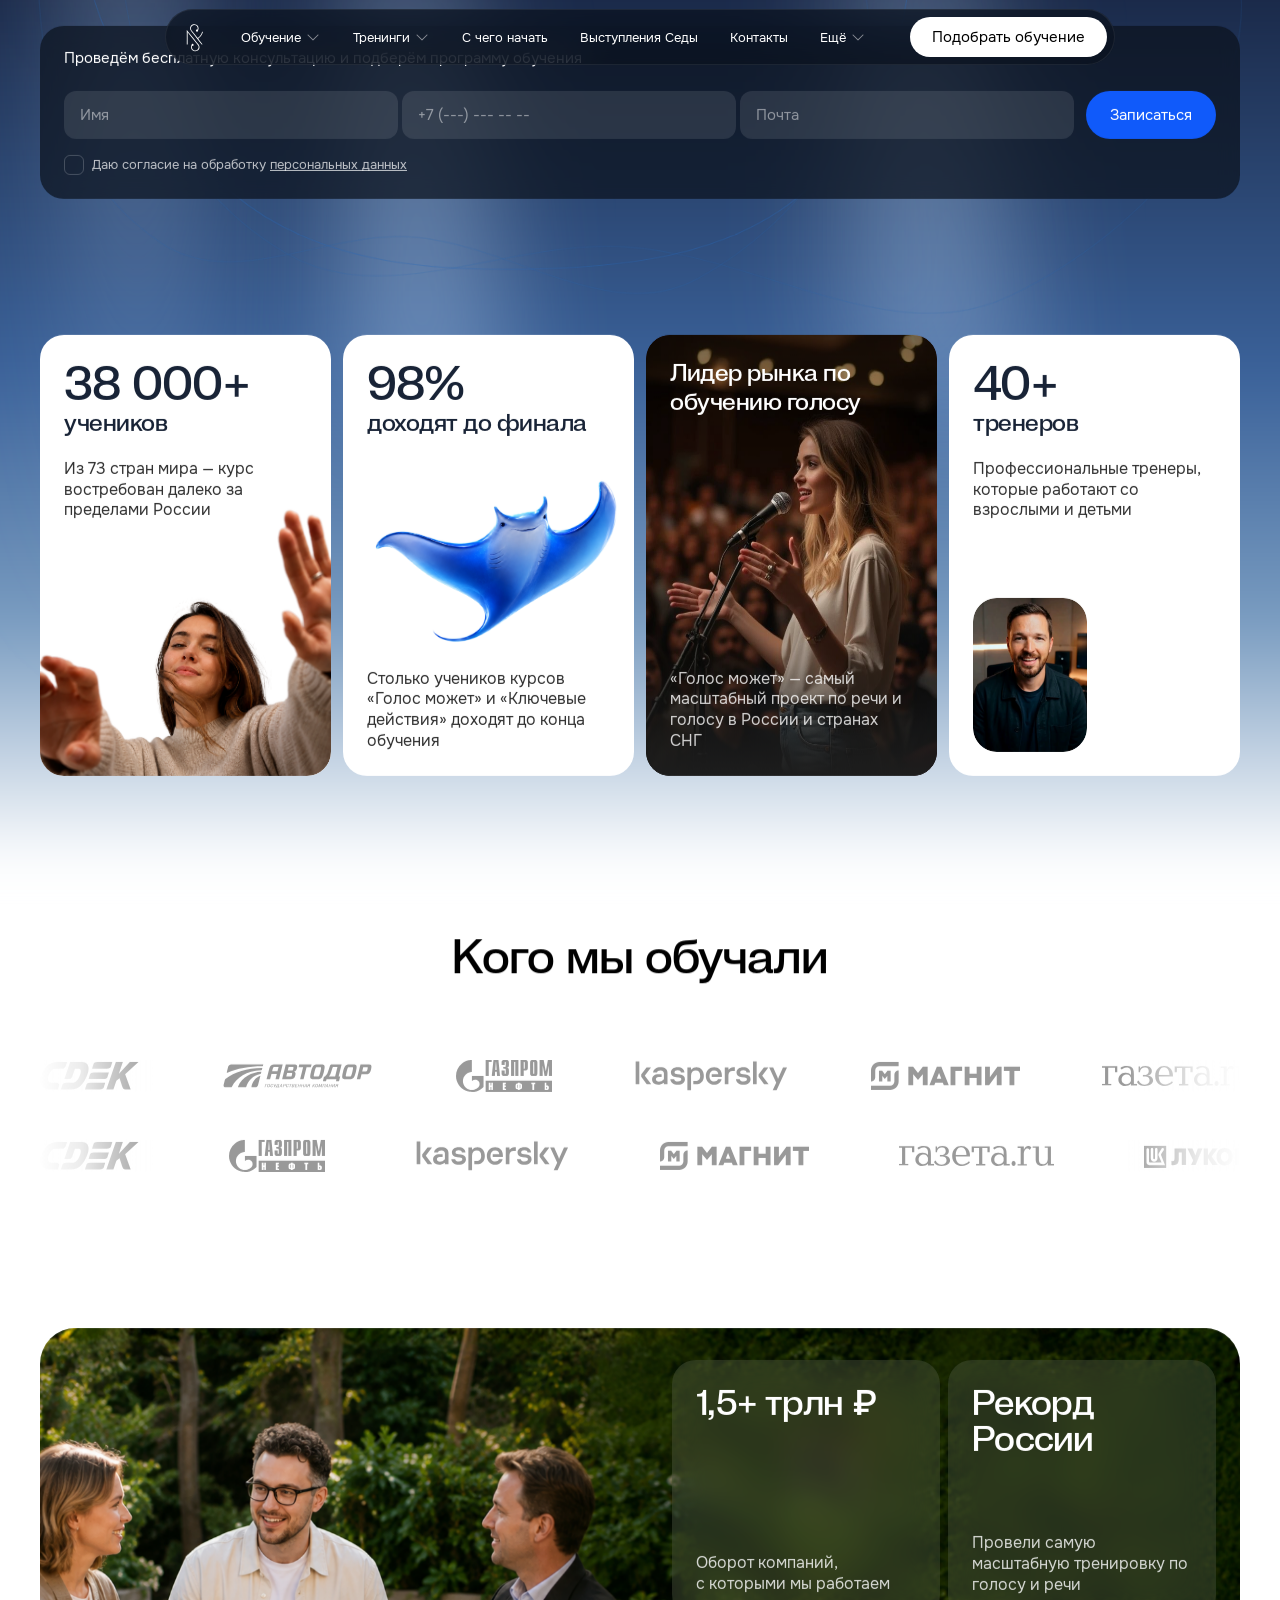
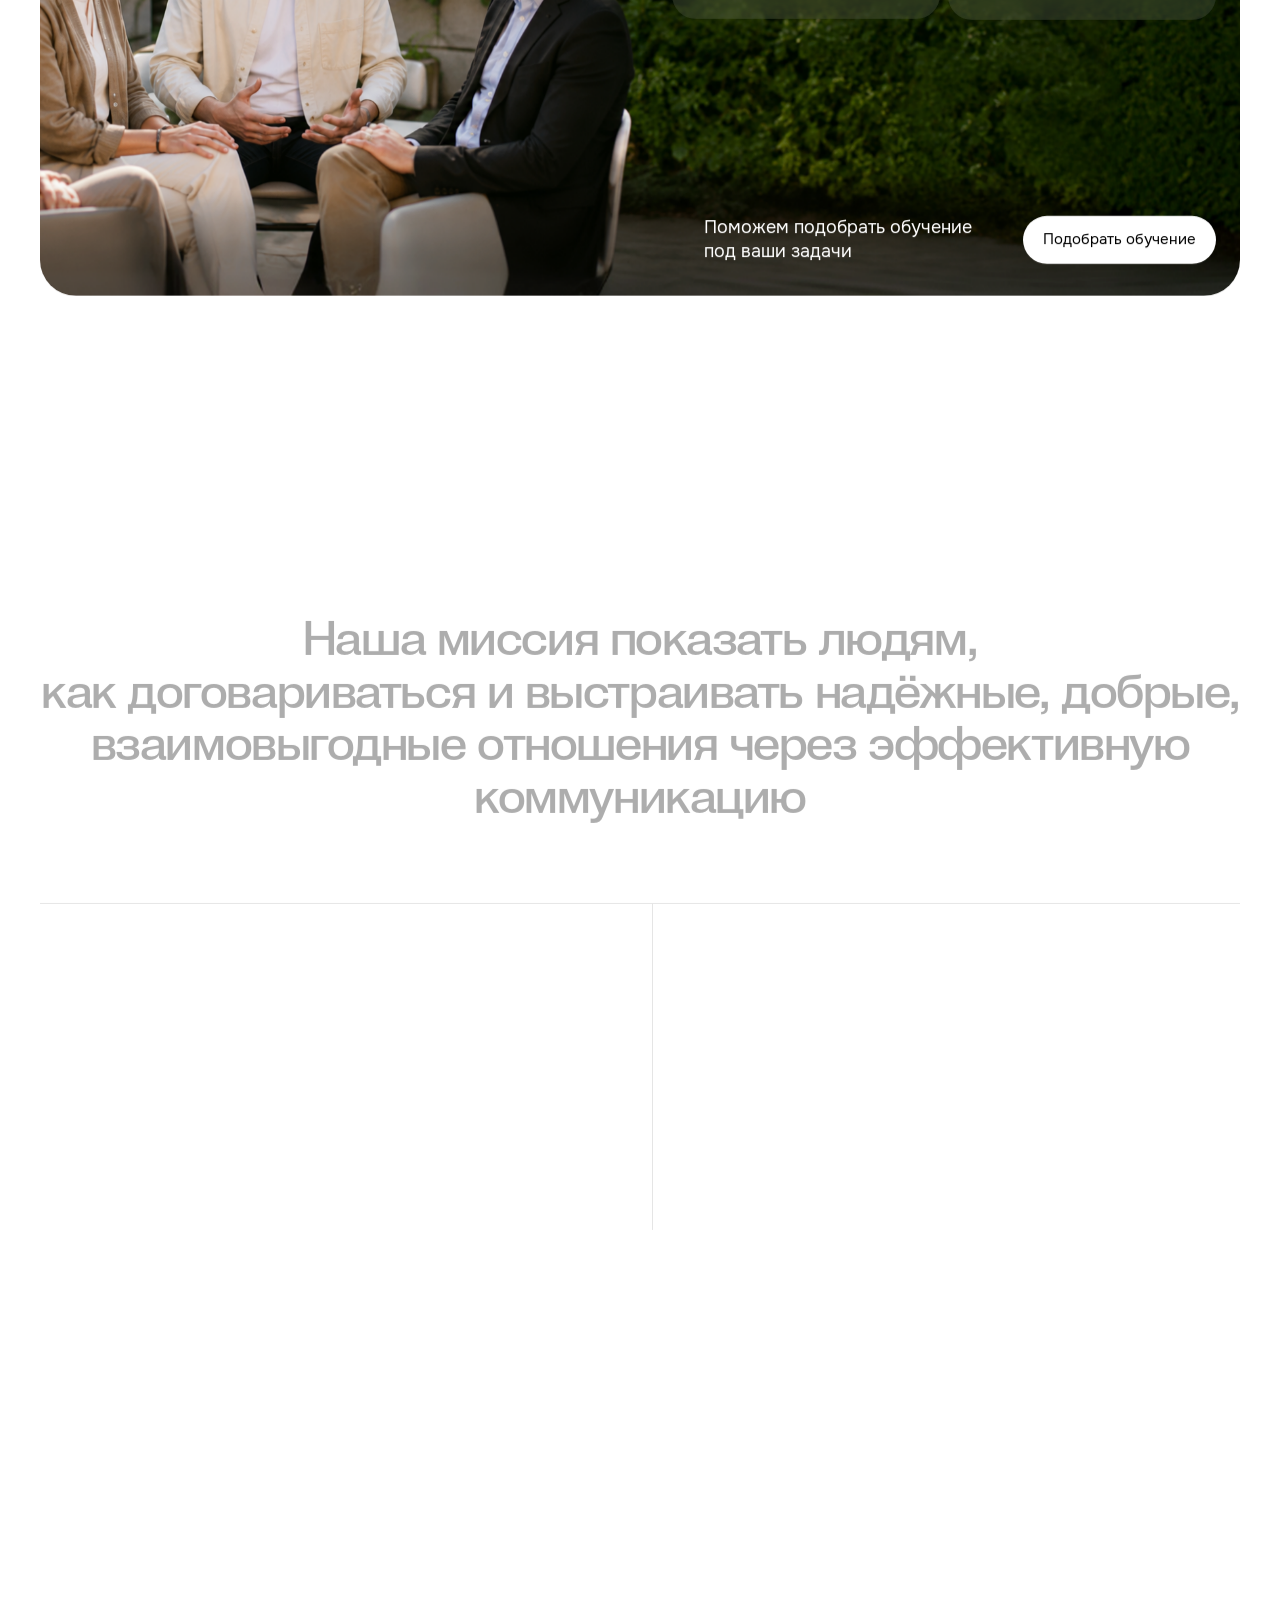
==== index.html @ 53de8818 "Initial Seda demo" ====
<!DOCTYPE html>
<html lang="ru">
<head>
<meta charset="utf-8">
<meta name="viewport" content="width=device-width, initial-scale=1">
<title>Школа Седы Каспаровой</title>
<link rel="stylesheet" href="styles.css">
</head>
<body>

<!-- ─────────────────────────  HEADER  ───────────────────────── -->
<header id="header">
  <div class="hdr-inner" id="hdrInner">

    <a class="hdr-logo" href="#top">
      <span class="hdr-mark"><img src="assets/logo-mark.svg" alt=""></span>
      <span class="hdr-word">
        <span>Школа</span>
        <span>Седы&nbsp;Каспаровой</span>
      </span>
    </a>

    <nav class="hdr-nav">
      <a class="nav-item" href="#">Обучение<i class="chev"><img src="assets/chevron.svg" alt=""></i></a>
      <a class="nav-item" href="#">Тренинги<i class="chev"><img src="assets/chevron.svg" alt=""></i></a>
      <a class="nav-item" href="#">С чего начать</a>
      <a class="nav-item" href="#">Выступления Седы</a>
      <a class="nav-item" href="#">Контакты</a>
      <a class="nav-item" href="#">Ещё<i class="chev"><img src="assets/chevron.svg" alt=""></i></a>
    </nav>

    <div class="hdr-cta">
      <a class="btn-white btn-white--sm" href="#form">Подобрать обучение</a>
    </div>

  </div>
</header>

<!-- ─────────────────────────  SMOOTH SCROLL WRAPPER  ───────────────────────── -->
<div id="smooth-wrap">
<main id="smooth-content">

  <!-- ═══════════  HERO AREA (bg spans hero + cards)  ═══════════ -->
  <div class="hero-area" id="top">

    <div class="hero-bg" aria-hidden="true"></div>

    <div class="hero-deco" aria-hidden="true">
      <div class="lines">
        <span class="line line-1"><img src="assets/line-1.svg" alt=""></span>
        <span class="line line-2"><img src="assets/line-2.svg" alt=""></span>
        <span class="line line-3"><img src="assets/line-3.svg" alt=""></span>
        <span class="line line-4"><img src="assets/line-4.svg" alt=""></span>
      </div>
      <div class="blobs">
        <span class="blob blob-3"><img src="assets/blob-3.svg" alt=""></span>
        <span class="blob blob-2"><img src="assets/blob-2.svg" alt=""></span>
        <span class="blob blob-1"><img src="assets/blob-1.svg" alt=""></span>
      </div>
    </div>

    <a class="hero-event hero-anim" href="#form" style="--d:.12s" aria-label="Записаться на «Голос может 2026»">
      <span class="hero-event-photo">
        <img src="assets/hero-event-photo.png" alt="">
      </span>
      <span class="hero-event-content">
        <span class="hero-event-copy">
          <span class="hero-event-kicker">Главное событие этой осени</span>
          <span class="hero-event-title">Голос может 2026</span>
        </span>
        <span class="hero-event-bottom">
          <span class="hero-event-cta">Записаться</span>
          <span class="hero-event-dots" aria-hidden="true">
            <span class="hero-event-progress"><i></i></span>
            <i></i><i></i>
          </span>
        </span>
      </span>
    </a>

    <!-- ─────────  HERO  ───────── -->
    <section class="hero">
      <div class="container">

        <div class="hero-head">
          <h1 class="hero-title hero-anim" style="--d:.05s">Научитесь общаться уверенно и убедительно</h1>
          <div class="hero-sub hero-anim" style="--d:.16s" id="heroSub" aria-live="polite">
            <p class="hero-sub-line is-current">Чтобы реализовать свои возможности через голос и речь</p>
            <p class="hero-sub-line">Чтобы общаться уверенно с кем угодно, где угодно и о чем угодно</p>
            <p class="hero-sub-line">Чтобы презентовать себя и свои услуги без стеснения</p>
            <p class="hero-sub-line">Чтобы выражать мысли без страха «сказать не так»</p>
          </div>
        </div>

        <form class="widget hero-anim" id="form" style="--d:.28s" novalidate>
          <p class="widget-label">Проведём бесплатную консультацию и подберём программу обучения</p>

          <div class="widget-body">
            <div class="widget-row">
              <div class="widget-fields">
                <label class="field"><input type="text" placeholder="Имя" autocomplete="name"></label>
                <label class="field"><input type="tel" placeholder="+7 (---) --- -- --" autocomplete="tel"></label>
                <label class="field"><input type="email" placeholder="Почта" autocomplete="email"></label>
              </div>
              <button class="btn-blue" type="submit">Записаться</button>
            </div>

            <label class="consent">
              <input type="checkbox">
              <span class="consent-box"><svg viewBox="0 0 12 10" fill="none"><path d="M1 5.2 4.2 8.4 11 1.6" stroke="currentColor" stroke-width="1.7" stroke-linecap="round" stroke-linejoin="round"/></svg></span>
              <span class="consent-text">Даю согласие на обработку <a href="#">персональных данных</a></span>
            </label>
          </div>
        </form>

      </div>
    </section>

    <!-- ─────────  METRIC CARDS  ───────── -->
    <section class="cards">
      <div class="container cards-grid">

        <article class="card card--light hero-anim" style="--d:0s">
          <div class="card-head">
            <p class="m-value">38 000+</p>
            <p class="m-label">учеников</p>
          </div>
          <p class="card-desc card-desc--abs">Из 73 стран мира — курс востребован далеко за пределами России</p>
          <span class="card-photo card-photo--sq"><img src="assets/card1-photo.png" alt=""></span>
        </article>

        <article class="card card--light card--manta hero-anim" style="--d:.08s">
          <div class="card-head">
            <p class="m-value">98%</p>
            <p class="m-label">доходят до финала</p>
          </div>
          <span class="card-manta"><img src="assets/manta-finish-card.png" alt=""></span>
          <p class="card-desc">Столько учеников курсов «Голос может» и «Ключевые действия» доходят до конца обучения</p>
        </article>

        <article class="card card--photo hero-anim" style="--d:.16s">
          <span class="card-bg">
            <img class="card-bg-base" src="assets/card2-bg.png" alt="">
            <img class="card-bg-top" src="assets/card2-photo.png" alt="">
            <span class="card-scrim"></span>
          </span>
          <div class="card-photo-body">
            <p class="card-title">Лидер рынка по обучению голосу</p>
            <p class="card-desc card-desc--light">«Голос может» — самый масштабный проект по речи и голосу в России и странах СНГ</p>
          </div>
        </article>

        <article class="card card--light card--start hero-anim" style="--d:.24s">
          <div class="card-top">
            <div class="card-head">
              <p class="m-value">40+</p>
              <p class="m-label">тренеров</p>
            </div>
            <p class="card-desc">Профессиональные тренеры, которые работают со взрослыми и детьми</p>
          </div>
          <span class="card-mini"><img src="assets/card4-photo.png" alt=""></span>
        </article>

      </div>
    </section>

  </div><!-- /hero-area -->

  <!-- ═══════════  CLIENTS  ═══════════ -->
  <section class="clients">
    <div class="container">
      <h2 class="h48 center reveal">Кого мы обучали</h2>

      <div class="marquees reveal" style="--d:.1s">
        <div class="marquee">
          <div class="marquee-track" style="--gap:82px">
            <div class="marquee-seq">
              <span class="logo" style="--w:99px;--h:28px"><img src="assets/logo-cdek.svg" alt="СДЭК"></span>
              <span class="logo" style="--w:153px;--h:28px"><img src="assets/logo-avtodor.svg" alt="Автодор"></span>
              <span class="logo" style="--w:96px;--h:32px"><img src="assets/logo-gazprom.svg" alt="Газпром"></span>
              <span class="logo" style="--w:155px;--h:32px"><img src="assets/logo-kaspersky.svg" alt="Kaspersky"></span>
              <span class="logo" style="--w:149px;--h:28px"><img src="assets/logo-magnit.svg" alt="Магнит"></span>
              <span class="logo" style="--w:155px;--h:20px"><img src="assets/logo-gazeta.svg" alt="Газета.ru"></span>
              <span class="logo" style="--w:120.546px;--h:24px"><img src="assets/logo-lukoil.svg" alt="Лукойл"></span>
            </div>
          </div>
        </div>

        <div class="marquee">
          <div class="marquee-track marquee-track--rev" style="--gap:90px">
            <div class="marquee-seq">
              <span class="logo" style="--w:99px;--h:28px"><img src="assets/logo-cdek.svg" alt="СДЭК"></span>
              <span class="logo" style="--w:96px;--h:32px"><img src="assets/logo-gazprom.svg" alt="Газпром"></span>
              <span class="logo" style="--w:155px;--h:32px"><img src="assets/logo-kaspersky.svg" alt="Kaspersky"></span>
              <span class="logo" style="--w:149px;--h:28px"><img src="assets/logo-magnit.svg" alt="Магнит"></span>
              <span class="logo" style="--w:155px;--h:20px"><img src="assets/logo-gazeta.svg" alt="Газета.ru"></span>
              <span class="logo" style="--w:120.546px;--h:24px"><img src="assets/logo-lukoil.svg" alt="Лукойл"></span>
              <span class="logo" style="--w:153px;--h:28px"><img src="assets/logo-avtodor.svg" alt="Автодор"></span>
            </div>
          </div>
        </div>
      </div>
    </div>
  </section>

  <!-- ═══════════  BUSINESS / GREEN BLOCK  ═══════════ -->
  <section class="business">
    <div class="container">
      <div class="biz reveal">
        <span class="biz-photo"><img src="assets/green-photo.png" alt=""></span>

        <div class="biz-cards">
          <div class="glass">
            <p class="g-value">1,5+ трлн ₽</p>
            <p class="g-desc">Оборот компаний,<br>с которыми мы работаем</p>
          </div>
          <div class="glass">
            <p class="g-value">Рекорд России</p>
            <p class="g-desc">Провели самую масштабную тренировку по голосу и речи</p>
          </div>
        </div>

        <div class="biz-foot">
          <p class="biz-foot-text">Поможем подобрать обучение<br>под ваши задачи</p>
          <a class="btn-white btn-white--lg" href="#form">Подобрать обучение</a>
        </div>
      </div>
    </div>
  </section>

  <!-- ═══════════  MISSION  ═══════════ -->
  <section class="mission">
    <div class="container">

      <div class="mission-head">
        <span class="manta reveal"><span class="manta-clip"><img src="assets/manta.png" alt=""></span></span>
        <h2 class="mission-text" id="missionText">Наша миссия показать людям,<br>как договариваться и выстраивать надёжные, добрые, взаимовыгодные отношения через эффективную коммуникацию</h2>
      </div>

      <div class="method">
        <span class="method-line-h" aria-hidden="true"></span>
        <span class="method-line-v" aria-hidden="true"></span>

        <div class="method-inner">
          <span class="method-photo reveal"><img src="assets/method-photo.png" alt=""></span>
          <div class="method-col">
            <div class="method-item reveal" style="--d:.08s">
              <p class="method-title">Методология</p>
              <p class="method-desc">Команда методологов и тренеров составляет и реализует программы под потребности каждого возраста и конкретные задачи бизнеса</p>
            </div>
            <div class="method-item reveal" style="--d:.16s">
              <p class="method-title">От 9 до 86 лет</p>
              <p class="method-desc">Столько учеников курсов «Голос может» и «Ключевые действия» доходят до конца обучения</p>
            </div>
          </div>
        </div>
      </div>

    </div>
  </section>

  <section class="awards">
    <div class="container">
      <h2 class="h48 center awards-title reveal">Наши награды</h2>

      <div class="awards-list" aria-label="Список наград">
        <article class="award-row reveal" style="--d:.06s">
          <p class="award-year">‘26</p>
          <p class="award-label">Онлайн-школа года. Саморазвитие и личностный рост</p>
          <p class="award-source">GetAward</p>
        </article>
        <article class="award-row reveal" style="--d:.14s">
          <p class="award-year">‘25</p>
          <p class="award-label">Специальная премия за вклад в развитие онлайн-образования</p>
          <p class="award-source">GetAward</p>
        </article>
        <article class="award-row reveal" style="--d:.22s">
          <p class="award-year">‘24</p>
          <p class="award-label">Онлайн-школа года. Психология и личностный рост</p>
          <p class="award-source">GetAward</p>
        </article>
        <article class="award-row reveal" style="--d:.30s">
          <p class="award-year">‘23</p>
          <p class="award-label">Онлайн-школа года. Психология и личностный рост</p>
          <p class="award-source">GetAward</p>
        </article>
        <article class="award-row reveal" style="--d:.38s">
          <p class="award-year">‘23</p>
          <p class="award-label">«Лучший продукт» и «Самый большой запуск»</p>
          <p class="award-source">Like Центр</p>
        </article>
        <article class="award-row reveal" style="--d:.46s">
          <p class="award-year">‘21</p>
          <p class="award-label">Лучший образовательный проект, созданный для женщин</p>
          <p class="award-source">Woman Who Matters</p>
        </article>
      </div>
    </div>
  </section>

  <!-- ═══════════  CALENDAR  ═══════════ -->
  <section class="calendar">
    <div class="container">

      <div class="cal-head reveal">
        <h2 class="h48 center">Календарь событий</h2>
        <div class="cal-tabs">
          <button class="cal-tab is-active" type="button">Ближайшие</button>
          <button class="cal-tab" type="button">Июнь<span class="cal-tab-n">2</span></button>
          <button class="cal-tab" type="button">Июль<span class="cal-tab-n">2</span></button>
          <button class="cal-tab" type="button">Август<span class="cal-tab-n">5</span></button>
          <button class="cal-tab" type="button">Сентябрь<span class="cal-tab-n">3</span></button>
          <button class="cal-tab" type="button">Октябрь<span class="cal-tab-n">1</span></button>
          <button class="cal-tab" type="button">Ноябрь<span class="cal-tab-n">8</span></button>
        </div>
      </div>

      <div class="cal-body">
        <div class="cal-rows">

          <a class="cal-row reveal" href="#">
            <p class="cal-title">Выступление Седы Каспаровой</p>
            <p class="cal-city">Москва</p>
            <p class="cal-desc">Узнайте как правильно говорить публично и владеть своим голосом на 100%</p>
            <div class="cal-right">
              <p class="cal-date">19 июня</p>
              <span class="cal-arrow"><img src="assets/arrow-12.svg" alt=""></span>
            </div>
          </a>

          <a class="cal-row reveal" style="--d:.06s" href="#">
            <p class="cal-title">Выступление Седы Каспаровой</p>
            <p class="cal-city">Санкт-Петербург</p>
            <p class="cal-desc">Расскажет как избавиться от страха и говорить уверенно. Что нужно сделать, чтобы вас услышали</p>
            <div class="cal-right">
              <p class="cal-date">20 июля</p>
              <span class="cal-arrow"><img src="assets/arrow-12.svg" alt=""></span>
            </div>
          </a>

          <a class="cal-row reveal" style="--d:.12s" href="#">
            <p class="cal-title">Открытый тренинг</p>
            <p class="cal-city">Москва</p>
            <p class="cal-desc">Получите программу под задачи вашей компании. Для развития коммуникации, продаж и лидерства.</p>
            <div class="cal-right">
              <p class="cal-date">25 июля</p>
              <span class="cal-arrow"><img src="assets/arrow-12.svg" alt=""></span>
            </div>
          </a>

          <a class="cal-row reveal" style="--d:.18s" href="#">
            <p class="cal-title">Выступление Седы Каспаровой</p>
            <p class="cal-city">Казань</p>
            <p class="cal-desc">Получите программу под задачи вашей компании. Для развития коммуникации, продаж и лидерства.</p>
            <div class="cal-right">
              <p class="cal-date">25 июля</p>
              <span class="cal-arrow"><img src="assets/arrow-12.svg" alt=""></span>
            </div>
          </a>

        </div>

        <button class="cal-more reveal" type="button">
          Показать еще
          <span class="cal-more-ico"><img src="assets/arrow-18.svg" alt=""></span>
        </button>
      </div>

    </div>
  </section>

  <div class="page-tail"></div>

</main>
</div>

<script src="main.js"></script>
</body>
</html>
---- styles.css ----
/* ═══════════════════════════════════════════════════════════════
   Школа Седы Каспаровой — главная
   Все размеры сняты 1:1 с Figma (frame 3821:2634, 1440×3682)
   ═══════════════════════════════════════════════════════════════ */

/* ───────────  FONTS  ─────────── */
@font-face {
  font-family: 'PP Neue Corp';
  src: url('fonts/PPNeueCorp-NormalMedium.otf') format('opentype');
  font-weight: 500;
  font-style: normal;
  font-display: swap;
}
@font-face {
  font-family: 'Onest';
  src: url('fonts/OnestRegular1602-hint.ttf') format('truetype');
  font-weight: 400;
  font-style: normal;
  font-display: swap;
}
@font-face {
  font-family: 'Onest';
  src: url('fonts/OnestMedium1602-hint.ttf') format('truetype');
  font-weight: 500;
  font-style: normal;
  font-display: swap;
}

/* ───────────  TOKENS  ─────────── */
:root {
  --blue:        #105afa;
  --blue-hover:  #2a6ffb;
  --ink:         #182336;
  --gutter:      64px;
  --content:     1312px;
  --ease:        cubic-bezier(.22, 1, .36, 1);
  --ease-soft:   cubic-bezier(.4, 0, .2, 1);
}

@property --p {
  syntax: '<number>';
  inherits: true;
  initial-value: 0;
}

/* ───────────  RESET  ─────────── */
*, *::before, *::after { box-sizing: border-box; }
html { -webkit-text-size-adjust: 100%; }
body {
  margin: 0;
  background: #fff;
  color: #000;
  font-family: 'Onest', system-ui, sans-serif;
  font-weight: 400;
  -webkit-font-smoothing: antialiased;
  -moz-osx-font-smoothing: grayscale;
  overflow-x: hidden;
}
h1, h2, p { margin: 0; }
img { display: block; max-width: 100%; }
a { color: inherit; text-decoration: none; }
button, input { font: inherit; color: inherit; }

.container {
  width: var(--content);
  margin: 0 auto;
}

.h48 {
  font-family: 'PP Neue Corp', 'Onest', sans-serif;
  font-weight: 500;
  font-size: 48px;
  line-height: 1;
  letter-spacing: -0.96px;
  color: #000;
}
.center { text-align: center; }

/* ═══════════════════════════════════════════════════════════════
   SMOOTH SCROLL
   ═══════════════════════════════════════════════════════════════ */
#smooth-wrap { position: relative; }
body.smooth #smooth-content {
  position: fixed;
  top: 0; left: 0;
  width: 100%;
  will-change: transform;
}

/* ═══════════════════════════════════════════════════════════════
   HEADER  (74px bar → floating pill)
   ═══════════════════════════════════════════════════════════════ */
#header {
  position: fixed;
  inset: 0 0 auto 0;
  height: 74px;
  display: flex;
  align-items: center;
  z-index: 100;
  pointer-events: none;
}
#header > * { pointer-events: auto; }

/* Морф: ширина контейнера + схлопывание распорок по бокам.
   Боковые группы растянуты (flex:1), поэтому меню стоит ровно по центру
   полосы; в таблетке распорки гасятся и блоки съезжаются к меню.
   Все участники морфа идут одной длительностью .78s и одной кривой —
   рассинхрон был как раз причиной «странной» анимации. */
.hdr-inner {
  position: relative;
  display: flex;
  align-items: center;
  justify-content: space-between;
  width: var(--content);
  height: 74px;
  margin: 0 auto;
  padding: 0 24px;
  border-radius: 44px;
  background: rgba(12, 18, 30, 0);
  backdrop-filter: blur(0px);
  -webkit-backdrop-filter: blur(0px);
  transition:
    width      .78s var(--ease),
    height     .78s var(--ease),
    padding    .78s var(--ease),
    background .46s var(--ease-soft),
    backdrop-filter .46s var(--ease-soft),
    box-shadow .46s var(--ease-soft);
}

#header.is-pill .hdr-inner {
  width: var(--pill-w, 940px);
  height: 56px;
  padding: 0 8px 0 18px;
  background: rgba(12, 18, 30, .72);
  backdrop-filter: blur(18px) saturate(140%);
  -webkit-backdrop-filter: blur(18px) saturate(140%);
  box-shadow: inset 0 0 0 1px rgba(255, 255, 255, .07);
}

/* logo ------------------------------------------------------- */
.hdr-logo {
  flex: 0 0 auto;
  display: flex;
  align-items: center;
  gap: 7.416px;
  transition: gap .78s var(--ease);
}
#header.is-pill .hdr-logo { gap: 0; }

.hdr-mark {
  flex: none;
  width: 28.429px;
  height: 39.553px;
  transition: width .78s var(--ease), height .78s var(--ease);
}
.hdr-mark img { width: 100%; height: 100%; }
#header.is-pill .hdr-mark { width: 22.3px; height: 31px; }

/* Ширина, прозрачность и сдвиг идут одной длительностью и одной кривой
   с контейнером — иначе текст «отваливается» раньше, чем едет шапка */
.hdr-word {
  display: flex;
  flex-direction: column;
  width: 163.155px;
  overflow: hidden;
  font-size: 14px;
  line-height: 14px;
  letter-spacing: -0.14px;
  color: #fff;
  white-space: nowrap;
  transform: translateX(0);
  transition:
    width     .78s var(--ease),
    transform .78s var(--ease),
    opacity   .78s var(--ease);
}
#header.is-pill .hdr-word {
  width: 0;
  opacity: 0;
  transform: translateX(-10px);
}

/* nav -------------------------------------------------------- */
/* Меню выведено из потока и держится на left:50% + margin-left.
   В полосе margin-left = −navW/2 (ровно по центру, как в Figma),
   в таблетке — фиксированный отступ от знака. Обе величины в px,
   поэтому переход анимируется честно и ни во что не упирается. */
.hdr-nav {
  position: absolute;
  left: 50%;
  margin-left: var(--nav-ml, -328px);
  display: flex;
  align-items: center;
  gap: 4px;
  transition: margin-left .78s var(--ease);
}
#header.is-pill .hdr-nav { margin-left: var(--nav-ml-pill, -406px); }
.nav-item {
  position: relative;
  display: flex;
  align-items: center;
  gap: 4px;
  padding: 12px 14px;
  font-size: 13px;
  line-height: 1;
  color: #fff;
  white-space: nowrap;
  transition: background-color .34s var(--ease-soft), color .34s var(--ease-soft);
}
.nav-item::after {
  content: '';
  position: absolute;
  inset: 0;
  border-radius: 999px;       /* подложка ховера всегда полностью круглая */
  background: rgba(255, 255, 255, .12);
  opacity: 0;
  transition: opacity .34s var(--ease-soft);
}
.nav-item:hover::after { opacity: 1; }
.nav-item > * { position: relative; z-index: 1; }

.chev {
  display: block;
  width: 16px;
  height: 16px;
  transform: scaleY(-1);
  transition: transform .42s var(--ease);
}
.nav-item:hover .chev { transform: scaleY(1); }
.chev img { width: 100%; height: 100%; }

/* cta -------------------------------------------------------- */
.hdr-cta {
  flex: 0 0 auto;
  display: flex;
  justify-content: flex-end;
}
/* в таблетке кнопка чуть выше и с большими полями — иначе прижата к краю */
#header.is-pill .btn-white--sm { height: 40px; padding: 0 22px; }
.btn-white--sm { transition: background-color .34s var(--ease-soft), height .78s var(--ease), padding .78s var(--ease); }

.btn-white {
  display: inline-flex;
  align-items: center;
  justify-content: center;
  background: #fff;
  color: #000;
  font-size: 15px;
  line-height: 1;
  white-space: nowrap;
  transition: background-color .34s var(--ease-soft), color .34s var(--ease-soft);
}
.btn-white--sm { height: 36px; padding: 0 18px; border-radius: 40px; }
.btn-white--lg { height: 48px; padding: 0 20px; border-radius: 36px; }
.btn-white:hover { background: #c9ced6; }
.btn-white:active { background: #b7bec8; }

/* ═══════════════════════════════════════════════════════════════
   HERO AREA
   ═══════════════════════════════════════════════════════════════ */
/* Отступ до следующей секции держим здесь, а не на .clients: контейнер
   обрезает содержимое, и при высоте 1324 градиент рубился ровно под
   карточками — это и был стык. Теперь бокс 1476px, а всё, что ниже
   1416, уже белое, поэтому обрезка не видна. */
.hero-area {
  position: relative;
  overflow: hidden;
  isolation: isolate;
  padding-bottom: 156px;
}

/* Градиентная плита: в Figma x −24, h 1416, blur 24.
   Коробку расширяем на 80px по всем краям, а сам градиент оставляем
   ровно на своих 1416px через background-size/position — иначе размытие
   делает края полупрозрачными и по периметру пробивается белый.
   Слой строго статичный: blur(24px) растрируется один раз.
   Любая анимация здесь заставляла бы браузер пересчитывать размытие
   каждый кадр — это и рвало скролл. */
.hero-bg {
  position: absolute;
  top: -80px;
  left: -80px;
  right: -80px;
  height: 1576px;                       /* 80 сверху + 1416 + 80 снизу */
  background-color: #fff;               /* хвост ниже градиента */
  background-image:
    linear-gradient(180deg,
      #05070c 0%,
      #172441 35.813%,
      #3a6199 64.774%,
      #779abf 82.21%,
      #ffffff 100%),
    linear-gradient(#05070c, #05070c);  /* заливка выше градиента */
  background-size: 100% 1416px, 100% 80px;
  background-position: 0 80px, 0 0;
  background-repeat: no-repeat;
  filter: blur(24px);
}

/* decorations pinned to the 1440 design grid */
.hero-deco {
  position: absolute;
  top: 0;
  left: 50%;
  width: 1440px;
  height: 1416px;
  margin-left: -720px;
  pointer-events: none;
}

/* Лучи лежат непосредственно над градиентом и каждый смешивается с ним
   через Plus lighter, как у слоёв 3828:3483–3486 в Figma. Верхнюю часть
   мягко гасим маской: низ остаётся исходного цвета, без белого пересвета. */
.lines {
  position: absolute;
  inset: 0;
  -webkit-mask-image: linear-gradient(to bottom,
    rgba(0, 0, 0, .32) 0%,
    rgba(0, 0, 0, .62) 20%,
    #000 46%);
          mask-image: linear-gradient(to bottom,
    rgba(0, 0, 0, .32) 0%,
    rgba(0, 0, 0, .62) 20%,
    #000 46%);
}
.line {
  position: absolute;
  display: block;
  mix-blend-mode: plus-lighter;
  transform-origin: 50% 30%;
  will-change: transform, opacity;
}
.line img { position: absolute; width: 100%; height: 100%; max-width: none; }

.line-1 { left: 426.838px; top: -591.848px; width: 583.969px; height: 1768.654px; animation: streak 13s ease-in-out infinite; }
.line-1 img { top: -6.06%; bottom: -6.06%; left: -66.73%; right: -65.26%; width: auto; height: auto; }

.line-2 { left: 500.342px; top: 127px; width: 291.839px; height: 871.735px; animation: streak 17s ease-in-out -3s infinite; }
.line-2 img { top: -12.61%; bottom: -12.61%; left: -63.43%; right: -60.29%; width: auto; height: auto; }

.line-3 { left: 1012.889px; top: 83.102px; width: 265.581px; height: 923.742px; animation: streak 15s ease-in-out -7s infinite; }
.line-3 img { top: -11.86%; bottom: -11.86%; left: -63.43%; right: -60.49%; width: auto; height: auto; }

.line-4 { left: 1124.803px; top: 20.746px; width: 523.976px; height: 901.932px; animation: streak 19s ease-in-out -11s infinite; }
.line-4 img { top: -11.86%; bottom: -11.86%; left: -63.43%; right: -60.49%; width: auto; height: auto; }

/* Прозрачность не трогаем: она зашита внутрь SVG (opacity .5) и задаёт
   цвет лучей из макета — любое её изменение уводило их в белёсый.
   Двигаем только геометрию. */
@keyframes streak {
  0%, 100% { transform: translate3d(0, 0, 0)         scale(1)          rotate(0deg);    }
  33%      { transform: translate3d(-54px, 40px, 0)  scale(1.16, 1.04) rotate(-2.4deg); }
  66%      { transform: translate3d(38px, -26px, 0)  scale(.9, 1.08)   rotate(1.8deg);  }
}

/* — soft blobs — */
.blobs { position: absolute; top: 0; left: 0; width: 1440px; height: 862px; }
.blob { position: absolute; display: block; }
.blob img { width: 100%; height: 100%; max-width: none; }

.blob { will-change: transform; }
.blob-3 { left: 118px;    top: 113px;   width: 832.185px; height: 729.299px; animation: drift-a 26s ease-in-out infinite; }
.blob-2 { left: 164.89px; top: 136.1px; width: 825.885px; height: 682.405px; animation: drift-b 31s ease-in-out -6s infinite; }
.blob-1 { left: calc(50% + 41.39px); top: 0; width: 1121px; height: 862px; margin-left: -560.5px; animation: drift-c 37s ease-in-out -12s infinite; }

/* Промо события 3831:2069 — живой HTML; растровая только фотография. */
.hero-event {
  position: absolute;
  z-index: 3;
  top: 82px;
  left: 50%;
  display: flex;
  align-items: flex-start;
  gap: 8px;
  width: 323px;
  height: 112px;
  margin-left: 373px;
  padding: 8px;
  border-radius: 20px;
  overflow: hidden;
  /* Полупрозрачная поверхность и размытие соответствуют референсной ноде. */
  background: rgba(22, 26, 36, .8);
  backdrop-filter: blur(18px);
  -webkit-backdrop-filter: blur(18px);
}
.hero-event-photo {
  position: relative;
  flex: 0 0 108px;
  width: 108px;
  height: 96px;
  border-radius: 16px;
  overflow: hidden;
  background: rgba(0, 0, 0, .1);
  transform: scaleX(-1);
}
.hero-event-photo img {
  position: absolute;
  top: -23.88%;
  left: -13.21%;
  width: 125.77%;
  height: 123.51%;
  max-width: none;
  object-fit: cover;
}
.hero-event-photo::after {
  content: '';
  position: absolute;
  inset: 0;
  background: rgba(0, 0, 0, .1);
}
.hero-event-content {
  display: flex;
  flex: 0 0 191px;
  flex-direction: column;
  align-items: flex-start;
  justify-content: space-between;
  width: 191px;
  height: 96px;
  padding: 8px;
  color: #fff;
}
.hero-event-copy {
  display: flex;
  flex-direction: column;
  gap: 4px;
  width: 100%;
}
.hero-event-kicker { font-size: 12px; line-height: 1.1; opacity: .8; }
.hero-event-title {
  font-family: 'PP Neue Corp', 'Onest', sans-serif;
  font-size: 16px;
  font-weight: 500;
  line-height: 1;
  letter-spacing: -.32px;
}
.hero-event-bottom { display: flex; align-items: center; justify-content: space-between; width: 100%; }
.hero-event-cta {
  display: flex;
  align-items: center;
  height: 28px;
  padding: 0 14px;
  border-radius: 40px;
  background: rgba(255, 255, 255, .1);
  font-size: 12px;
  line-height: 1.1;
  transition: background-color .3s var(--ease-soft);
}
.hero-event:hover .hero-event-cta { background: rgba(255, 255, 255, .18); }
.hero-event-dots { display: flex; align-items: center; gap: 4px; padding: 0 8px; }
.hero-event-dots > i {
  width: 4px;
  height: 4px;
  border-radius: 50%;
  background: rgba(255, 255, 255, .16);
}
.hero-event-progress {
  position: relative;
  width: 12px;
  height: 4px;
  overflow: hidden;
  border-radius: 40px;
  background: rgba(255, 255, 255, .16);
}
.hero-event-progress i {
  position: absolute;
  inset: 0 auto 0 0;
  width: 4px;
  background: #fff;
}

/* Контуры не просто ездят, а меняют форму: SVG отрисован с
   preserveAspectRatio="none", поэтому разнофазные scaleX/scaleY
   реально плющат и растягивают окружность. */
@keyframes drift-a {
  0%, 100% { transform: translate3d(0, 0, 0)         rotate(0deg)    scale(1,     1);    }
  25%      { transform: translate3d(44px, -30px, 0)  rotate(3.5deg)  scale(1.16,  .93);  }
  50%      { transform: translate3d(16px, 38px, 0)   rotate(-2deg)   scale(.9,    1.14); }
  75%      { transform: translate3d(-40px, -8px, 0)  rotate(5deg)    scale(1.08, 1.05);  }
}
@keyframes drift-b {
  0%, 100% { transform: translate3d(0, 0, 0)         rotate(0deg)    scale(1,     1);    }
  25%      { transform: translate3d(-38px, 34px, 0)  rotate(-4.5deg) scale(.88,  1.12);  }
  50%      { transform: translate3d(30px, -26px, 0)  rotate(2.5deg)  scale(1.18,  .95);  }
  75%      { transform: translate3d(12px, 40px, 0)   rotate(-6deg)   scale(1.04, 1.09);  }
}
@keyframes drift-c {
  0%, 100% { transform: translate3d(0, 0, 0)         rotate(0deg)    scale(1,     1);    }
  25%      { transform: translate3d(26px, 30px, 0)   rotate(2.8deg)  scale(1.1,  1.06);  }
  50%      { transform: translate3d(-34px, -18px, 0) rotate(-3.4deg) scale(.92,  1.13);  }
  75%      { transform: translate3d(18px, -34px, 0)  rotate(4.2deg)  scale(1.14,  .94);  }
}

/* ───────────  HERO CONTENT  ─────────── */
.hero { position: relative; padding-top: 198px; }

.hero-head {
  display: flex;
  flex-direction: column;
  align-items: center;
  gap: 40px;
  text-align: center;
}
.hero-title {
  width: 519px;
  font-family: 'PP Neue Corp', 'Onest', sans-serif;
  font-weight: 500;
  font-size: 56px;
  line-height: 1.02;
  letter-spacing: -1.12px;
  color: #fff;
}
/* Подзаголовок-ротатор: строка уходит вверх под маску, следующая
   приходит снизу. Высота зафиксирована по макету (56px = 2 строки),
   поэтому виджет ниже не сдвигается ни на пиксель. */
.hero-sub {
  position: relative;
  width: 381px;
  height: 56px;
  overflow: hidden;
}
.hero-sub-line {
  position: absolute;
  inset: 0;
  font-size: 20px;
  line-height: 1.4;
  color: #fff;
  transform: translate3d(0, 100%, 0);
  opacity: 0;
  will-change: transform, opacity;
}
.hero-sub-line.is-current {
  transform: translate3d(0, 0, 0);
  opacity: 1;
}
.hero-sub-line.is-leaving {
  transform: translate3d(0, -100%, 0);
  opacity: 0;
}
.hero-sub-line.no-anim { transition: none !important; }
.hero-sub.is-ready .hero-sub-line {
  transition:
    transform .74s cubic-bezier(.76, 0, .24, 1),
    opacity   .52s cubic-bezier(.4, 0, .2, 1);
}

/* ───────────  WIDGET / FORM  ─────────── */
.widget {
  width: 913px;
  margin: 109px auto 0;
  padding: 24px;
  border-radius: 24px;
  background: rgba(12, 18, 30, .72);
  backdrop-filter: blur(10px);
  -webkit-backdrop-filter: blur(10px);
}
.widget-label {
  font-size: 15px;
  line-height: 1.1;
  color: #fff;
}
.widget-body {
  display: flex;
  flex-direction: column;
  gap: 16px;
  margin-top: 24px;
}
.widget-row { display: flex; gap: 12px; }
.widget-fields { display: flex; flex: 1 1 0; gap: 4px; min-width: 0; }

.field { flex: 1 1 0; min-width: 0; display: block; }
.field input {
  width: 100%;
  height: 48px;
  padding: 13px 16px;
  border: 0;
  border-radius: 12px;
  background: rgba(255, 255, 255, .1);
  box-shadow: inset 0 0 0 1px rgba(255, 255, 255, 0);
  color: #fff;
  font-size: 15px;
  line-height: 1.1;
  outline: none;
  transition: background-color .3s var(--ease-soft), box-shadow .3s var(--ease-soft);
}
.field input::placeholder { color: rgba(255, 255, 255, .48); transition: color .3s var(--ease-soft); }
.field input:hover { background: rgba(255, 255, 255, .16); }
.field input:focus {
  background: rgba(255, 255, 255, .16);
  box-shadow: inset 0 0 0 1px rgba(255, 255, 255, .28);
}
.field input:focus::placeholder { color: rgba(255, 255, 255, .32); }

.btn-blue {
  flex: none;
  height: 48px;
  padding: 0 24px;
  border: 0;
  border-radius: 72px;
  background: var(--blue);
  color: #fff;
  font-size: 15px;
  line-height: 1.1;
  cursor: pointer;
  transition: background-color .3s var(--ease-soft);
}
.btn-blue:hover { background: var(--blue-hover); }

/* consent ---------------------------------------------------- */
.consent {
  display: flex;
  align-items: center;
  gap: 8px;
  cursor: pointer;
  user-select: none;
}
.consent input { position: absolute; opacity: 0; width: 0; height: 0; }
.consent-box {
  flex: none;
  display: grid;
  place-items: center;
  width: 20px;
  height: 20px;
  border: 1.5px solid rgba(255, 255, 255, .2);
  border-radius: 6px;
  background: transparent;
  color: #fff;
  transition: background-color .28s var(--ease-soft), border-color .28s var(--ease-soft);
}
.consent-box svg { width: 12px; height: 10px; opacity: 0; transform: scale(.7); transition: opacity .24s var(--ease-soft), transform .32s var(--ease); }
.consent:hover .consent-box { border-color: rgba(255, 255, 255, .44); }
.consent input:checked + .consent-box { background: var(--blue); border-color: var(--blue); }
.consent input:checked + .consent-box svg { opacity: 1; transform: scale(1); }
.consent input:focus-visible + .consent-box { border-color: #fff; }

.consent-text { font-size: 13px; line-height: 1.1; color: rgba(255, 255, 255, .72); }
.consent-text a {
  text-decoration: underline;
  text-decoration-skip-ink: none;
  color: rgba(255, 255, 255, .72);
  transition: color .28s var(--ease-soft);
}
.consent-text a:hover { color: #fff; }

/* ═══════════════════════════════════════════════════════════════
   METRIC CARDS   (y 883, h 441)
   ═══════════════════════════════════════════════════════════════ */
.cards { position: relative; padding-top: 136px; }
.cards-grid { display: flex; align-items: center; gap: 12px; }

.card {
  position: relative;
  flex: 1 1 0;
  display: flex;
  flex-direction: column;
  justify-content: space-between;
  align-items: center;
  height: 441px;
  min-width: 0;
  padding: 24px;
  border-radius: 24px;
  overflow: hidden;
}
.card--start { align-items: flex-start; }
.card--light {
  background: #fff;
}

.card-head {
  display: flex;
  flex-direction: column;
  gap: 4px;
  width: 100%;
  font-family: 'PP Neue Corp', 'Onest', sans-serif;
  font-weight: 500;
  line-height: 1;
  color: var(--ink);
}
.m-value { font-size: 48px; letter-spacing: -0.96px; }
.m-label { font-size: 24px; letter-spacing: -0.48px; }

.card-desc {
  width: 100%;
  font-size: 16px;
  line-height: 1.3;
  color: #000;
  opacity: .8;
}
.card-desc--abs {
  position: absolute;
  top: 124px;
  left: 24px;
  right: 40px;
  width: auto;
  height: 63px;
}
.card-desc--light { color: #fff; }

.card-top { display: flex; flex-direction: column; gap: 24px; width: 100%; }

/* card 1 — square photo pinned to the bottom */
.card-photo--sq {
  position: absolute;
  bottom: 0;
  left: -0.63px;
  right: -0.38px;
  aspect-ratio: 1 / 1;
  overflow: hidden;
  border-radius: 0 0 24px 24px;
}
.card-photo--sq img {
  width: 100%;
  height: 100%;
  object-fit: cover;
  transform: scale(1);
  transition: transform 1.1s var(--ease);
}
.card:hover .card-photo--sq img { transform: scale(1.045); }

/* card 2 — manta */
.card--manta { position: relative; }
.card-manta {
  position: absolute;
  z-index: 1;
  top: 145px;
  left: 31px;
  display: block;
  width: 244px;
  height: 163px;
  overflow: hidden;
  pointer-events: none;
}
.card-manta img {
  position: absolute;
  top: -6.54%;
  left: -11.39%;
  width: 131.44%;
  height: 114.14%;
  max-width: none;
  transform: scale(1);
  transition: transform 1.1s var(--ease);
}
.card--manta:hover .card-manta img { transform: scale(1.045); }

/* card 3 — full-bleed photo */
.card--photo { justify-content: flex-start; }
.card-bg { position: absolute; inset: 0; border-radius: 24px; overflow: hidden; }
.card-bg img { position: absolute; max-width: none; }
.card-bg-base { inset: 0; width: 100%; height: 100%; object-fit: cover; }
.card-bg-top {
  top: -20.86%;
  left: -2.68%;
  width: 112.26%;
  height: 120.86%;
  transform: scale(1);
  transform-origin: 50% 40%;
  transition: transform 1.1s var(--ease);
}
.card:hover .card-bg-top { transform: scale(1.045); }
.card-scrim {
  position: absolute;
  inset: 0;
  background: linear-gradient(180deg,
    rgba(0, 0, 0, .56) 0%,
    rgba(12, 12, 12, 0) 43.116%,
    rgba(21, 21, 21, .32) 74.34%,
    rgb(29, 29, 29) 100%);
}
.card-photo-body {
  position: relative;
  z-index: 1;
  display: flex;
  flex: 1 1 0;
  flex-direction: column;
  justify-content: space-between;
  width: 100%;
  min-height: 0;
  color: #fff;
}
.card-title {
  font-family: 'PP Neue Corp', 'Onest', sans-serif;
  font-weight: 500;
  font-size: 24px;
  line-height: 1.2;
  letter-spacing: -0.48px;
}

/* card 4 — small portrait */
.card-mini {
  display: block;
  width: 114px;
  height: 154px;
  border-radius: 24px;
  overflow: hidden;
}
.card-mini img {
  width: 100%;
  height: 100%;
  object-fit: cover;
  transform: scale(1);
  transition: transform 1.1s var(--ease);
}
.card:hover .card-mini img { transform: scale(1.06); }

/* ═══════════════════════════════════════════════════════════════
   CLIENTS   (y 1476)
   ═══════════════════════════════════════════════════════════════ */
.clients { padding-top: 0; }   /* отступ отдан .hero-area, см. выше */
.marquees {
  display: flex;
  flex-direction: column;
  gap: 48px;      /* row1 y128 → row2 y208, rows are 32px tall */
  margin-top: 80px;
}
.marquee {
  position: relative;
  height: 32px;
  overflow: hidden;
}
.marquee::before,
.marquee::after {
  content: '';
  position: absolute;
  z-index: 1;
  top: 0;
  bottom: 0;
  width: clamp(56px, 9vw, 160px);
  pointer-events: none;
}
.marquee::before {
  left: 0;
  background: linear-gradient(90deg, #fff 0%, rgba(255, 255, 255, .82) 35%, rgba(255, 255, 255, 0) 100%);
}
.marquee::after {
  right: 0;
  background: linear-gradient(270deg, #fff 0%, rgba(255, 255, 255, .82) 35%, rgba(255, 255, 255, 0) 100%);
}
.marquee-track {
  display: flex;
  width: max-content;
  gap: var(--gap);
  animation: marquee 46s linear infinite;
}
.marquee-track--rev { animation-name: marquee-rev; animation-duration: 52s; }
.marquee-seq {
  display: flex;
  align-items: center;
  gap: var(--gap);
  flex: none;
}
@keyframes marquee     { from { transform: translate3d(0, 0, 0); }                              to   { transform: translate3d(calc(-50% - var(--gap) / 2), 0, 0); } }
@keyframes marquee-rev { from { transform: translate3d(calc(-50% - var(--gap) / 2), 0, 0); }    to   { transform: translate3d(0, 0, 0); } }

.marquees:hover .marquee-track { animation-play-state: paused; }

.logo {
  display: block;
  flex: none;
  width: var(--w);
  height: var(--h);
}
.logo img { width: 100%; height: 100%; object-fit: contain; }

/* ═══════════════════════════════════════════════════════════════
   BUSINESS / GREEN BLOCK   (y 1868, h 568)
   ═══════════════════════════════════════════════════════════════ */
.business { padding-top: 156px; }
.biz {
  position: relative;
  height: 568px;
  border-radius: 36px;
  overflow: hidden;
}
.biz-photo { position: absolute; inset: -3px 0 0 0; overflow: hidden; }
.biz-photo img {
  position: absolute;
  top: .02%;
  left: .01%;
  width: 106.11%;
  height: 99.98%;
  max-width: none;
  object-fit: cover;
  transform: scale(1);
  transition: transform 1.4s var(--ease);
}
.biz:hover .biz-photo img { transform: scale(1.03); }

.biz-cards {
  position: absolute;
  top: 32px;
  right: 44px;
  display: flex;
  align-items: flex-start;
  gap: 8px;
  z-index: 1;
}
.biz-cards .glass:last-child { height: 260px; }   /* 3821:2789 — на 1px выше */
.glass {
  display: flex;
  flex-direction: column;
  justify-content: space-between;
  width: 268px;
  height: 259px;
  padding: 24px;
  border-radius: 24px;
  background: rgba(247, 247, 247, .11);
  backdrop-filter: blur(17px);
  -webkit-backdrop-filter: blur(17px);
  overflow: hidden;
}
.g-value {
  font-family: 'PP Neue Corp', 'Onest', sans-serif;
  font-weight: 500;
  font-size: 36px;
  line-height: 1;
  letter-spacing: -0.72px;
  color: #fff;
}
.g-desc {
  font-size: 16px;
  line-height: 1.3;
  color: #fff;
  opacity: .8;
}

.biz-foot {
  position: absolute;
  right: 44px;
  bottom: 32px;
  display: flex;
  align-items: center;
  justify-content: space-between;
  width: 512px;
  z-index: 1;
}
.biz-foot-text { width: 268px; font-size: 18px; line-height: 1.3; color: #fff; }

/* ═══════════════════════════════════════════════════════════════
   MISSION   (y 2588)
   ═══════════════════════════════════════════════════════════════ */
.mission { padding-top: 156px; }

.mission-head {
  display: flex;
  flex-direction: column;
  align-items: center;
  gap: 40px;
  width: 912px;
  margin: 0 auto;
}
/* Frame 2131332357: 166×120, внутри pl 13.333 → клип 149×120 */
.manta {
  display: block;
  width: 166px;
  height: 120px;
  padding-left: 13.333px;
}
.manta-clip {
  display: block;
  position: relative;
  width: 149px;
  height: 120px;
  overflow: hidden;
}
.manta img {
  position: absolute;
  top: -16.5%;
  left: -30.39%;
  width: 147.47%;
  height: 121.95%;
  max-width: none;
  animation: manta-float 6.5s ease-in-out infinite;
}
@keyframes manta-float {
  0%, 100% { transform: translate3d(0, 0, 0)     rotate(0deg);   }
  50%      { transform: translate3d(0, -9px, 0)  rotate(-1.6deg); }
}

.mission-text {
  width: 912px;
  font-family: 'PP Neue Corp', 'Onest', sans-serif;
  font-weight: 500;
  font-size: 48px;
  line-height: 1.1;
  letter-spacing: -1.44px;
  text-align: center;
  color: #000;
  --p: 0;
}
/* Линейная позиция символа в волне… */
.mission-text .c {
  --l: clamp(0, (var(--p) * (var(--n) + var(--spread)) - var(--i)) / var(--spread), 1);
  /* …и smoothstep поверх неё: кромка заливки без резкого фронта и без «грязи» */
  --e: calc(var(--l) * var(--l) * (3 - 2 * var(--l)));
  color: rgb(0 0 0 / calc(.32 + .68 * var(--e)));
}

/* ───────────  METHODOLOGY  ─────────── */
.method {
  position: relative;
  height: 326.5px;
  margin-top: 80px;
}
.method-line-h {
  position: absolute;
  top: 0;
  left: 0;
  right: 0;
  height: 1px;
  background: rgba(0, 0, 0, .1);
}
.method-line-v {
  position: absolute;
  top: 1px;
  bottom: 0;
  left: 669.5px;
  width: 1px;
  background: rgba(0, 0, 0, .1);
}
.method-inner {
  position: absolute;
  top: 40.5px;
  left: 200px;
  display: flex;
  align-items: flex-start;
  gap: 80px;
}
.method-photo {
  display: block;
  width: 429px;
  height: 286px;
  border-radius: 24px;
  overflow: hidden;
  flex: none;
}
.method-photo img {
  width: 100%;
  height: 100%;
  object-fit: cover;
  transform: scale(1);
  transition: transform 1.2s var(--ease);
}
.method-photo:hover img { transform: scale(1.04); }

.method-col {
  display: flex;
  flex-direction: column;
  gap: 80px;
  width: 403px;
  flex: none;
}
.method-item { display: flex; flex-direction: column; gap: 16px; }
.method-title {
  font-family: 'PP Neue Corp', 'Onest', sans-serif;
  font-weight: 500;
  font-size: 24px;
  line-height: 1;
  letter-spacing: -0.48px;
  color: var(--ink);
}
.method-desc { font-size: 16px; line-height: 1.3; color: #000; opacity: .8; }

/* ═══════════════════════════════════════════════════════════════
   AWARDS — список из Figma с каскадным появлением строк
   ═══════════════════════════════════════════════════════════════ */
.awards { padding-top: 156px; }
.awards-title { width: 100%; }
.awards-list {
  position: relative;
  display: flex;
  flex-direction: column;
  margin-top: 80px;
}
.awards-list::after {
  content: '';
  position: absolute;
  right: 0;
  bottom: 0;
  left: 0;
  height: 1px;
  background: rgba(24, 35, 54, .14);
}
.award-row {
  position: relative;
  display: grid;
  grid-template-columns: 98px minmax(0, 1fr) 320px;
  align-items: center;
  min-height: 54px;
  padding: 16px 0;
  font-size: 16px;
  line-height: 1.3;
}
.award-row:first-child { padding-top: 40px; }
.award-row::before {
  content: '';
  position: absolute;
  top: 0;
  right: 0;
  left: 0;
  height: 1px;
  background: rgba(24, 35, 54, .14);
}
.awards-list .award-row.reveal {
  transition:
    opacity .72s var(--ease) var(--d, 0s),
    transform .72s var(--ease) var(--d, 0s);
}
.award-year,
.award-source { color: rgba(0, 0, 0, .6); }
.award-year { grid-column: 1; }
.award-label { padding: 0 24px; text-align: center; }
.award-source { grid-column: 3; justify-self: end; text-align: right; }
.award-row > p {
  position: relative;
  z-index: 2;
}
.award-row > .award-label {
  position: absolute;
  left: 50%;
  width: min(649px, calc(100% - 480px));
  transform: translate(-50%, var(--award-copy-shift, 0px));
}
/* Fallback — статичные CSS-разделители скрываются, когда скрипт добавит
   SVG-струны. Их кривая сохраняет начала и концы строго на одной оси. */
.awards-list.has-strings::after,
.awards-list.has-strings .award-row::before { opacity: 0; }
.award-string {
  position: absolute;
  z-index: 1;
  left: 0;
  width: 100%;
  height: 32px;
  overflow: visible;
  pointer-events: none;
}
.award-row > .award-string { top: -16px; }
.awards-list > .award-string { bottom: -16px; }
.award-string path {
  fill: none;
  stroke: rgba(24, 35, 54, .14);
  stroke-width: 1;
  vector-effect: non-scaling-stroke;
}

/* ═══════════════════════════════════════════════════════════════
   CALENDAR   (y 4456.5, h 745)
   ═══════════════════════════════════════════════════════════════ */
.calendar { padding-top: 156px; }

.cal-head {
  display: flex;
  flex-direction: column;
  align-items: flex-start;
  gap: 40px;
  width: 649px;
  margin: 0 auto;
}
.cal-head .h48 { width: 100%; }

.cal-tabs { display: flex; align-items: center; gap: 8px; width: 100%; }
.cal-tab {
  display: flex;
  align-items: center;
  padding: 11px 15px;
  border: 1px solid rgba(0, 0, 0, .1);
  border-radius: 34px;
  background: transparent;
  color: #000;
  font-size: 14px;
  line-height: 16px;
  letter-spacing: .14px;
  white-space: nowrap;
  cursor: pointer;
  transition: background-color .3s var(--ease-soft), border-color .3s var(--ease-soft), color .3s var(--ease-soft);
}
.cal-tab:hover { background: #f0f1f2; border-color: rgba(0, 0, 0, .16); }
.cal-tab.is-active {
  align-self: stretch;
  padding: 6px 14px;
  border-color: transparent;
  border-radius: 32px;
  background: #000;
  color: #fff;
}
.cal-tab.is-active:hover { background: #1e1e1e; }
.cal-tab-n { font-size: 10.32px; letter-spacing: .16px; opacity: .4; }

.cal-body {
  display: flex;
  flex-direction: column;
  align-items: center;
  gap: 48px;
  margin-top: 80px;
}
.cal-rows {
  display: flex;
  flex-direction: column;
  gap: 24px;
  width: var(--content);
  padding-top: 24px;
  border-top: 1px solid rgba(0, 0, 0, .1);
}
.cal-row {
  display: flex;
  align-items: flex-start;
  gap: 40px;
  width: 100%;
  padding-bottom: 24px;
  border-bottom: 1px solid rgba(0, 0, 0, .1);
}
.cal-title {
  flex: 1 0 0;
  min-width: 1px;
  font-family: 'PP Neue Corp', 'Onest', sans-serif;
  font-weight: 500;
  font-size: 24px;
  line-height: 1.2;
  letter-spacing: -0.48px;
  color: var(--ink);
}
.cal-city { flex: none; width: 227px; font-size: 16px; line-height: 1.3; opacity: .6; }
.cal-desc { flex: 1 0 0; min-width: 1px; font-size: 16px; line-height: 1.3; opacity: .6; }
.cal-right { flex: none; display: flex; align-items: flex-start; gap: 40px; }
.cal-date {
  width: 180px;
  font-family: 'PP Neue Corp', 'Onest', sans-serif;
  font-weight: 500;
  font-size: 24px;
  line-height: 1;
  letter-spacing: -0.48px;
  text-align: right;
  color: var(--ink);
}
.cal-arrow {
  display: grid;
  place-items: center;
  padding: 7px 11px;
  border: 1px solid rgba(0, 0, 0, .1);
  border-radius: 10px;
  transition: background-color .3s var(--ease-soft), border-color .3s var(--ease-soft);
}
.cal-arrow img { width: 12px; height: 12px; transition: transform .42s var(--ease); }
.cal-row:hover .cal-arrow { background: #f0f1f2; border-color: rgba(0, 0, 0, .16); }
.cal-row:hover .cal-arrow img { transform: translateX(3px); }

.cal-more {
  display: inline-flex;
  align-items: center;
  justify-content: center;
  gap: 16px;
  height: 52px;
  padding: 0 20px 0 24px;
  border: 0;
  border-radius: 48px;
  background: #f7f7f7;
  font-size: 16px;
  line-height: 1.1;
  color: #000;
  white-space: nowrap;
  cursor: pointer;
  transition: background-color .3s var(--ease-soft);
}
.cal-more:hover { background: #ebebeb; }
.cal-more-ico {
  display: grid;
  place-items: center;
  flex: none;
  width: 18px;
  height: 18px;
}
.cal-more-ico img { width: 12px; height: 12px; transition: transform .42s var(--ease); }
.cal-more:hover .cal-more-ico img { transform: translateX(3px); }

.page-tail { height: 160px; }

/* ═══════════════════════════════════════════════════════════════
   ENTRANCE ANIMATIONS
   ═══════════════════════════════════════════════════════════════ */
.reveal, .hero-anim {
  opacity: 0;
  transform: translate3d(0, 24px, 0);
  transition:
    opacity   .9s var(--ease) var(--d, 0s),
    transform .9s var(--ease) var(--d, 0s);
  will-change: opacity, transform;
}
.reveal.in, .hero-anim.in {
  opacity: 1;
  transform: translate3d(0, 0, 0);
}
.reveal.in, .hero-anim.in { will-change: auto; }

/* ═══════════════════════════════════════════════════════════════
   RESPONSIVE  (Figma задаёт только 1440 — ниже адаптация)
   ═══════════════════════════════════════════════════════════════ */
@media (max-width: 1439px) {
  .container { width: auto; max-width: 1312px; padding: 0 40px; }
  .hdr-inner { width: calc(100vw - 80px); }
  .hero-title { width: 100%; max-width: 519px; }
  .hero-sub { width: 100%; max-width: 381px; }
  .widget { width: 100%; }
  .card-desc--abs { right: 24px; }
  .biz-cards { right: 24px; }
  .biz-foot { right: 24px; }
  .method-inner { left: 0; right: 0; }
  .method-photo { flex: 1 1 0; width: auto; }
  .method-col { flex: 0 1 403px; }
  .method-line-v { left: 51%; }
  .mission-head, .mission-text { width: 100%; }
}

@media (max-width: 1100px) {
  .hdr-nav { display: none; }
  .hdr-logo { flex: 1 1 auto; }
  .cards-grid { flex-wrap: wrap; }
  .card { flex: 1 1 calc(50% - 6px); height: auto; min-height: 441px; }
  /* на узких экранах высота первого экрана плавающая — растягиваем градиент */
  .hero-bg {
    height: auto;
    top: -80px;
    bottom: -80px;
    background-color: transparent;
    background-image: linear-gradient(180deg,
      #05070c 0%, #172441 35.813%, #3a6199 64.774%, #779abf 82.21%, #ffffff 100%);
    background-size: auto;
    background-position: 0 0;
  }
  .hero-event { display: none; }
  .method { height: auto; }
  .method-inner { position: static; padding-top: 40.5px; flex-wrap: wrap; gap: 40px; }
  .method-line-v { display: none; }
  .method-photo, .method-col { flex: 1 1 100%; width: 100%; }
  .method-col { gap: 40px; }
  .biz { height: auto; padding-bottom: 32px; }
  .award-row { grid-template-columns: 72px minmax(0, 1fr) 180px; }
  .award-row > .award-label { width: min(560px, calc(100% - 280px)); }
  .biz-cards { position: relative; inset: auto; padding: 32px 24px 0; justify-content: flex-end; }
  .biz-foot  { position: relative; inset: auto; width: auto; padding: 32px 24px 0; }
  .biz-cards .glass, .biz-cards .glass:last-child { height: auto; min-height: 200px; }
}

@media (max-width: 760px) {
  .container { padding: 0 20px; }
  .hdr-inner { width: calc(100vw - 40px); }
  .hero { padding-top: 140px; }
  .hero-title { font-size: 40px; letter-spacing: -0.8px; }
  .hero-sub { font-size: 17px; }
  .widget { margin-top: 56px; padding: 16px; }
  .widget-row { flex-direction: column; }
  .widget-fields { flex-direction: column; gap: 8px; }
  .btn-blue { width: 100%; }
  .hdr-word { display: none; }
  .cards { padding-top: 80px; }
  .card { flex: 1 1 100%; height: auto; min-height: 0; gap: 24px; }
  .card--photo { min-height: 420px; }
  /* описание возвращается в поток — иначе ложится на фото */
  .card-desc--abs { position: static; height: auto; width: 100%; }
  .card-photo--sq { position: static; width: 100%; border-radius: 20px; }
  .card-mini { align-self: flex-start; }
  .hero-area { padding-bottom: 88px; }
  .business, .mission { padding-top: 88px; }
  .h48, .mission-text { font-size: 32px; letter-spacing: -0.64px; }
  .marquees { margin-top: 40px; gap: 32px; }
  .awards { padding-top: 88px; }
  .awards-list { margin-top: 48px; }
  .award-row {
    grid-template-columns: 42px minmax(0, 1fr);
    gap: 4px 12px;
    min-height: 0;
    padding: 14px 0;
  }
  .award-label { padding: 0; text-align: left; }
  .award-row > .award-label {
    position: relative;
    left: auto;
    width: auto;
    transform: translateY(var(--award-copy-shift, 0px));
  }
  .award-source { grid-column: 2; text-align: left; }
  .glass { width: 100%; height: auto; min-height: 200px; }
  .biz-cards { flex-direction: column; }
  .biz-foot { flex-direction: column; align-items: flex-start; gap: 20px; }
  .page-tail { height: 120px; }
}

/* ═══════════════════════════════════════════════════════════════
   REDUCED MOTION
   ═══════════════════════════════════════════════════════════════ */
@media (prefers-reduced-motion: reduce) {
  *, *::before, *::after {
    animation-duration: .001ms !important;
    animation-iteration-count: 1 !important;
    transition-duration: .001ms !important;
  }
  .reveal, .hero-anim { opacity: 1; transform: none; }
  .mission-text { --p: 1; }
}
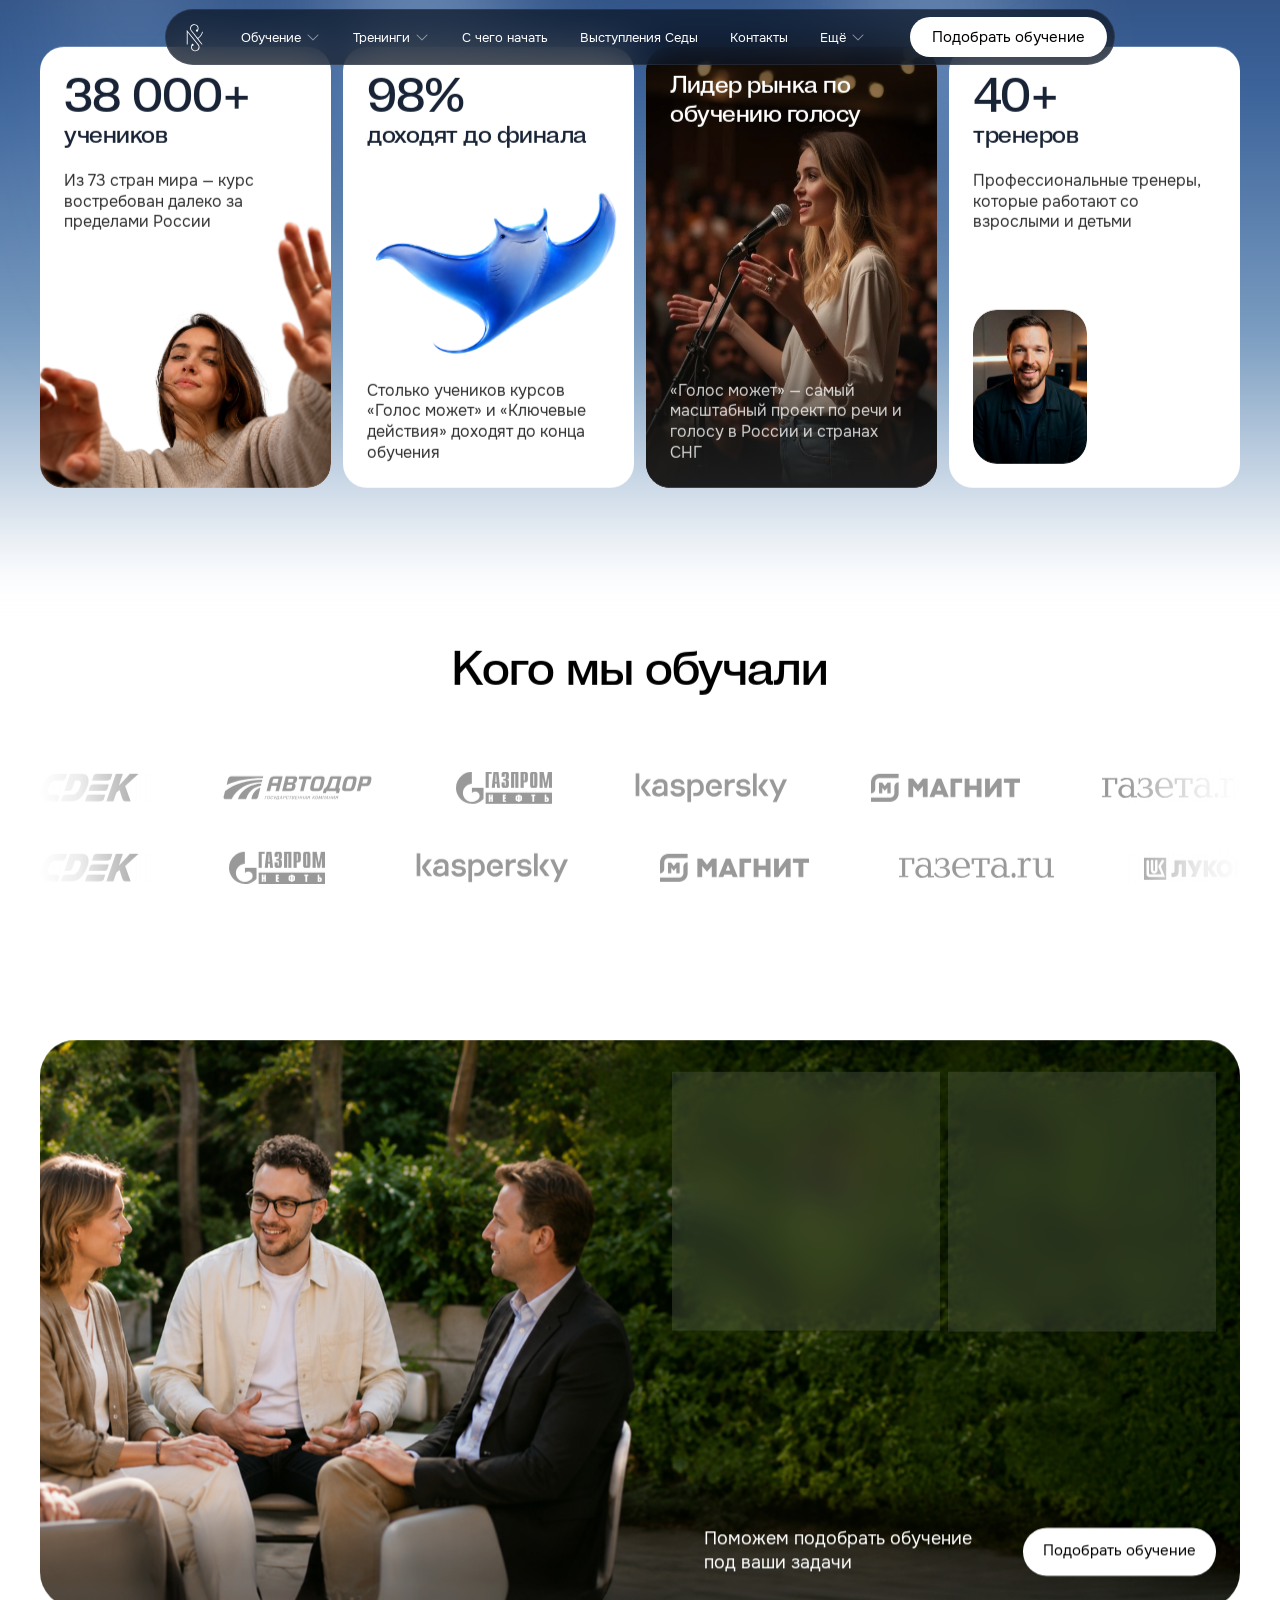
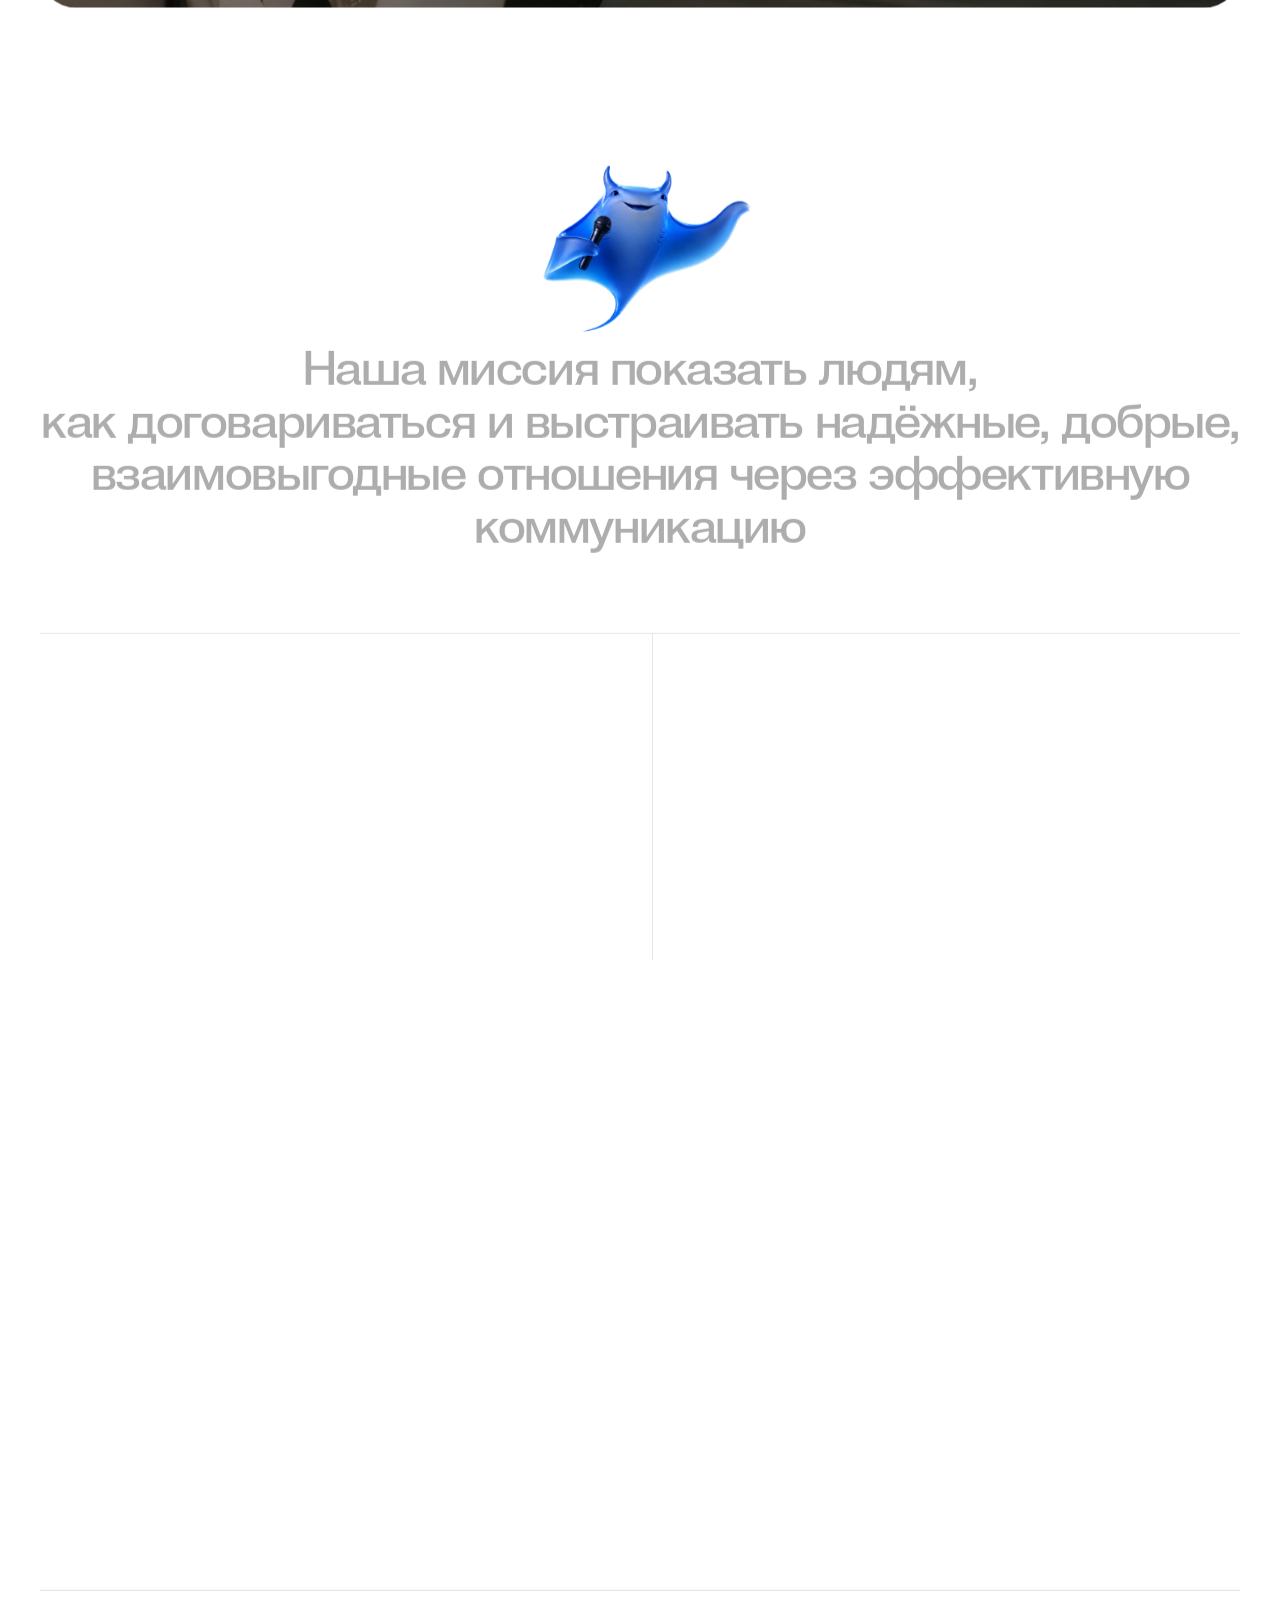
==== commit 9ca379c3: "Refine Seda demo interactions and content" ====
--- a/index.html
+++ b/index.html
@@ -216,7 +216,7 @@
           </div>
           <div class="glass">
             <p class="g-value">Рекорд России</p>
-            <p class="g-desc">Провели самую масштабную тренировку по голосу и речи</p>
+            <p class="g-desc">Провели самую масштабную тренировку<br>по голосу и речи</p>
           </div>
         </div>
 
@@ -324,7 +324,10 @@
             <p class="cal-desc">Узнайте как правильно говорить публично и владеть своим голосом на 100%</p>
             <div class="cal-right">
               <p class="cal-date">19 июня</p>
-              <span class="cal-arrow"><img src="assets/arrow-12.svg" alt=""></span>
+              <span class="cal-arrow" aria-hidden="true">
+                <span class="cal-arrow-icon"><img src="assets/arrow-12.svg" alt=""></span>
+                <span class="cal-arrow-icon cal-arrow-icon--next"><img src="assets/arrow-12.svg" alt=""></span>
+              </span>
             </div>
           </a>
 
@@ -334,7 +337,10 @@
             <p class="cal-desc">Расскажет как избавиться от страха и говорить уверенно. Что нужно сделать, чтобы вас услышали</p>
             <div class="cal-right">
               <p class="cal-date">20 июля</p>
-              <span class="cal-arrow"><img src="assets/arrow-12.svg" alt=""></span>
+              <span class="cal-arrow" aria-hidden="true">
+                <span class="cal-arrow-icon"><img src="assets/arrow-12.svg" alt=""></span>
+                <span class="cal-arrow-icon cal-arrow-icon--next"><img src="assets/arrow-12.svg" alt=""></span>
+              </span>
             </div>
           </a>
 
@@ -344,7 +350,10 @@
             <p class="cal-desc">Получите программу под задачи вашей компании. Для развития коммуникации, продаж и лидерства.</p>
             <div class="cal-right">
               <p class="cal-date">25 июля</p>
-              <span class="cal-arrow"><img src="assets/arrow-12.svg" alt=""></span>
+              <span class="cal-arrow" aria-hidden="true">
+                <span class="cal-arrow-icon"><img src="assets/arrow-12.svg" alt=""></span>
+                <span class="cal-arrow-icon cal-arrow-icon--next"><img src="assets/arrow-12.svg" alt=""></span>
+              </span>
             </div>
           </a>
 
@@ -354,7 +363,10 @@
             <p class="cal-desc">Получите программу под задачи вашей компании. Для развития коммуникации, продаж и лидерства.</p>
             <div class="cal-right">
               <p class="cal-date">25 июля</p>
-              <span class="cal-arrow"><img src="assets/arrow-12.svg" alt=""></span>
+              <span class="cal-arrow" aria-hidden="true">
+                <span class="cal-arrow-icon"><img src="assets/arrow-12.svg" alt=""></span>
+                <span class="cal-arrow-icon cal-arrow-icon--next"><img src="assets/arrow-12.svg" alt=""></span>
+              </span>
             </div>
           </a>
 
@@ -369,9 +381,76 @@
     </div>
   </section>
 
+  <!-- ═══════════  FREE BLOG  ═══════════ -->
+  <section class="free-blog" aria-labelledby="free-blog-title">
+    <div class="container">
+      <header class="free-blog-intro reveal">
+        <h2 class="h48 center" id="free-blog-title">Начните бесплатно</h2>
+        <p>Бесплатные материалы, с которых удобно начать.<br>Если сомневаетесь, то мы поможем с выбором.</p>
+      </header>
+
+      <div class="free-blog-content">
+        <div class="free-blog-heading reveal">
+          <h3>Вебинары и статьи</h3>
+          <div class="free-blog-nav" aria-label="Навигация по материалам">
+            <button class="free-blog-nav-btn free-blog-nav-btn--prev" type="button" aria-label="Предыдущие материалы">
+              <span class="free-blog-nav-glyph"><img src="assets/arrow-12.svg" alt=""></span>
+              <span class="free-blog-nav-glyph free-blog-nav-glyph--incoming"><img src="assets/arrow-12.svg" alt=""></span>
+            </button>
+            <button class="free-blog-nav-btn" type="button" aria-label="Следующие материалы">
+              <span class="free-blog-nav-glyph"><img src="assets/arrow-12.svg" alt=""></span>
+              <span class="free-blog-nav-glyph free-blog-nav-glyph--incoming"><img src="assets/arrow-12.svg" alt=""></span>
+            </button>
+          </div>
+        </div>
+
+        <div class="free-blog-list">
+          <article class="free-blog-card reveal" style="--d:.06s">
+            <a href="#">
+              <div class="free-blog-media"><img class="free-blog-image" src="assets/blog-free-1.png" alt=""></div>
+              <div class="free-blog-copy">
+                <h3>Как говорить с клиентами и начальством, чтобы они видели вашу работу, ценили и платили</h3>
+                <p class="free-blog-tag">Вебинар</p>
+              </div>
+            </a>
+          </article>
+
+          <article class="free-blog-card reveal" style="--d:.14s">
+            <a href="#">
+              <div class="free-blog-media"><img class="free-blog-image" src="assets/blog-free-2.png" alt=""></div>
+              <div class="free-blog-copy">
+                <h3>Как вызывать уважение и не казаться грубым? Беспроигрышная стратегия для защиты личных границ</h3>
+                <p class="free-blog-tag">Вебинар</p>
+              </div>
+            </a>
+          </article>
+
+          <article class="free-blog-card reveal" style="--d:.22s">
+            <a href="#">
+              <div class="free-blog-media"><img class="free-blog-image" src="assets/blog-free-3.png" alt=""></div>
+              <div class="free-blog-copy">
+                <h3>Избавьтесь от страха оценки и говорите увереннее. Чтобы вас слышали, понимали и запоминали</h3>
+                <p class="free-blog-tag">Вебинар</p>
+              </div>
+            </a>
+          </article>
+        </div>
+
+        <button class="free-blog-more reveal" style="--d:.3s" type="button">
+          Показать еще
+          <span><img src="assets/arrow-18.svg" alt=""></span>
+        </button>
+      </div>
+    </div>
+  </section>
+
   <div class="page-tail"></div>
 
 </main>
+</div>
+
+<div class="award-hover-cursor" aria-hidden="true">
+  <img src="assets/getaward-cursor.png" alt="">
 </div>
 
 <script src="main.js"></script>
--- a/styles.css
+++ b/styles.css
@@ -111,7 +111,7 @@
   display: flex;
   align-items: center;
   justify-content: space-between;
-  width: var(--content);
+  width: 100%;
   height: 74px;
   margin: 0 auto;
   padding: 0 24px;
@@ -715,7 +715,6 @@
   transform: scale(1);
   transition: transform 1.1s var(--ease);
 }
-.card:hover .card-photo--sq img { transform: scale(1.045); }
 
 /* card 2 — manta */
 .card--manta { position: relative; }
@@ -740,7 +739,6 @@
   transform: scale(1);
   transition: transform 1.1s var(--ease);
 }
-.card--manta:hover .card-manta img { transform: scale(1.045); }
 
 /* card 3 — full-bleed photo */
 .card--photo { justify-content: flex-start; }
@@ -756,7 +754,6 @@
   transform-origin: 50% 40%;
   transition: transform 1.1s var(--ease);
 }
-.card:hover .card-bg-top { transform: scale(1.045); }
 .card-scrim {
   position: absolute;
   inset: 0;
@@ -800,7 +797,6 @@
   transform: scale(1);
   transition: transform 1.1s var(--ease);
 }
-.card:hover .card-mini img { transform: scale(1.06); }
 
 /* ═══════════════════════════════════════════════════════════════
    CLIENTS   (y 1476)
@@ -883,7 +879,6 @@
   transform: scale(1);
   transition: transform 1.4s var(--ease);
 }
-.biz:hover .biz-photo img { transform: scale(1.03); }
 
 .biz-cards {
   position: absolute;
@@ -944,22 +939,22 @@
   display: flex;
   flex-direction: column;
   align-items: center;
-  gap: 40px;
+  gap: 8px;
   width: 912px;
   margin: 0 auto;
 }
-/* Frame 2131332357: 166×120, внутри pl 13.333 → клип 149×120 */
+/* Frame 823:3846: 235.167×170, внутри pl 18.889 → клип 210.732×170 */
 .manta {
   display: block;
-  width: 166px;
-  height: 120px;
-  padding-left: 13.333px;
+  width: 235.167px;
+  height: 170px;
+  padding-left: 18.889px;
 }
 .manta-clip {
   display: block;
   position: relative;
-  width: 149px;
-  height: 120px;
+  width: 210.732px;
+  height: 170px;
   overflow: hidden;
 }
 .manta img {
@@ -1040,7 +1035,6 @@
   transform: scale(1);
   transition: transform 1.2s var(--ease);
 }
-.method-photo:hover img { transform: scale(1.04); }
 
 .method-col {
   display: flex;
@@ -1091,6 +1085,7 @@
   line-height: 1.3;
 }
 .award-row:first-child { padding-top: 40px; }
+.award-row:first-child { --award-label-baseline-offset: 12px; }
 .award-row::before {
   content: '';
   position: absolute;
@@ -1118,7 +1113,7 @@
   position: absolute;
   left: 50%;
   width: min(649px, calc(100% - 480px));
-  transform: translate(-50%, var(--award-copy-shift, 0px));
+  transform: translate(-50%, calc(var(--award-copy-shift, 0px) + var(--award-label-baseline-offset, 0px)));
 }
 /* Fallback — статичные CSS-разделители скрываются, когда скрипт добавит
    SVG-струны. Их кривая сохраняет начала и концы строго на одной оси. */
@@ -1141,6 +1136,20 @@
   stroke-width: 1;
   vector-effect: non-scaling-stroke;
 }
+.award-hover-cursor {
+  position: fixed;
+  top: 0;
+  left: 0;
+  z-index: 101;
+  width: 168px;
+  height: 168px;
+  opacity: 0;
+  pointer-events: none;
+  transition: opacity .18s var(--ease-soft);
+  will-change: transform, opacity;
+}
+.award-hover-cursor img { width: 100%; height: 100%; object-fit: contain; }
+.award-hover-cursor.is-visible { opacity: 1; }
 
 /* ═══════════════════════════════════════════════════════════════
    CALENDAR   (y 4456.5, h 745)
@@ -1183,7 +1192,14 @@
   color: #fff;
 }
 .cal-tab.is-active:hover { background: #1e1e1e; }
-.cal-tab-n { font-size: 10.32px; letter-spacing: .16px; opacity: .4; }
+.cal-tab-n {
+  position: relative;
+  top: -2px;
+  font-size: 10.32px;
+  line-height: normal;
+  letter-spacing: .16px;
+  opacity: .4;
+}
 
 .cal-body {
   display: flex;
@@ -1209,14 +1225,15 @@
   border-bottom: 1px solid rgba(0, 0, 0, .1);
 }
 .cal-title {
-  flex: 1 0 0;
-  min-width: 1px;
+  flex: 0 0 300px;
+  min-width: 0;
   font-family: 'PP Neue Corp', 'Onest', sans-serif;
   font-weight: 500;
   font-size: 24px;
   line-height: 1.2;
   letter-spacing: -0.48px;
   color: var(--ink);
+  transition: color .3s var(--ease-soft);
 }
 .cal-city { flex: none; width: 227px; font-size: 16px; line-height: 1.3; opacity: .6; }
 .cal-desc { flex: 1 0 0; min-width: 1px; font-size: 16px; line-height: 1.3; opacity: .6; }
@@ -1237,11 +1254,27 @@
   padding: 7px 11px;
   border: 1px solid rgba(0, 0, 0, .1);
   border-radius: 10px;
-  transition: background-color .3s var(--ease-soft), border-color .3s var(--ease-soft);
-}
-.cal-arrow img { width: 12px; height: 12px; transition: transform .42s var(--ease); }
-.cal-row:hover .cal-arrow { background: #f0f1f2; border-color: rgba(0, 0, 0, .16); }
-.cal-row:hover .cal-arrow img { transform: translateX(3px); }
+  overflow: hidden;
+  position: relative;
+}
+.cal-arrow-icon {
+  display: grid;
+  place-items: center;
+  transition: opacity .3s var(--ease-soft), transform .3s var(--ease-soft);
+}
+.cal-arrow-icon--next {
+  left: 50%;
+  opacity: 0;
+  position: absolute;
+  top: 50%;
+  transform: translate(-150%, -50%);
+}
+.cal-arrow img { width: 8px; height: 8px; }
+@media (hover: hover) and (pointer: fine) {
+  .cal-row:hover .cal-title { color: rgba(24, 35, 54, .4); }
+  .cal-row:hover .cal-arrow-icon { opacity: 0; transform: translateX(150%); }
+  .cal-row:hover .cal-arrow-icon--next { opacity: 1; transform: translate(-50%, -50%); }
+}
 
 .cal-more {
   display: inline-flex;
@@ -1271,6 +1304,156 @@
 .cal-more-ico img { width: 12px; height: 12px; transition: transform .42s var(--ease); }
 .cal-more:hover .cal-more-ico img { transform: translateX(3px); }
 
+/* ═══════════════════════════════════════════════════════════════
+   FREE BLOG
+   ═══════════════════════════════════════════════════════════════ */
+.free-blog { padding-top: 156px; }
+.free-blog-intro {
+  display: flex;
+  flex-direction: column;
+  align-items: center;
+  gap: 24px;
+  width: 457px;
+  margin: 0 auto;
+  text-align: center;
+}
+.free-blog-intro p {
+  width: 100%;
+  font-size: 16px;
+  line-height: 1.3;
+  opacity: .8;
+}
+.free-blog-content {
+  display: flex;
+  flex-direction: column;
+  align-items: center;
+  gap: 40px;
+  margin-top: 80px;
+}
+.free-blog-heading {
+  display: flex;
+  align-items: flex-end;
+  justify-content: space-between;
+  width: 100%;
+  padding-bottom: 16px;
+  border-bottom: 1px solid rgba(24, 35, 54, .14);
+}
+.free-blog-heading h3 {
+  width: 354.5px;
+  margin: 0;
+  font-family: 'PP Neue Corp', 'Onest', sans-serif;
+  font-weight: 500;
+  font-size: 24px;
+  line-height: 1.2;
+  letter-spacing: -0.48px;
+  color: var(--ink);
+}
+.free-blog-nav { display: flex; align-items: center; gap: 4px; }
+.free-blog-nav-btn {
+  display: grid;
+  place-items: center;
+  width: 36px;
+  height: 28px;
+  padding: 0;
+  border: 1px solid rgba(0, 0, 0, .1);
+  border-radius: 10px;
+  background: transparent;
+  cursor: pointer;
+  overflow: hidden;
+  position: relative;
+  transition: background-color .3s var(--ease-soft), border-color .3s var(--ease-soft);
+}
+.free-blog-nav-glyph {
+  display: grid;
+  place-items: center;
+  transition: opacity .3s var(--ease-soft), transform .3s var(--ease-soft);
+}
+.free-blog-nav-glyph--incoming {
+  position: absolute;
+  top: 50%;
+  left: 50%;
+  opacity: 0;
+  transform: translate(-150%, -50%);
+}
+.free-blog-nav-btn img { width: 8px; height: 8px; }
+.free-blog-nav-btn--prev img { transform: rotate(180deg); }
+@media (hover: hover) and (pointer: fine) {
+  .free-blog-nav-btn:hover .free-blog-nav-glyph { opacity: 0; transform: translateX(150%); }
+  .free-blog-nav-btn:hover .free-blog-nav-glyph--incoming { opacity: 1; transform: translate(-50%, -50%); }
+  .free-blog-nav-btn--prev .free-blog-nav-glyph--incoming { transform: translate(50%, -50%); }
+  .free-blog-nav-btn--prev:hover .free-blog-nav-glyph { opacity: 0; transform: translateX(-150%); }
+  .free-blog-nav-btn--prev:hover .free-blog-nav-glyph--incoming { opacity: 1; transform: translate(-50%, -50%); }
+}
+.free-blog-list {
+  display: grid;
+  grid-template-columns: repeat(3, minmax(0, 1fr));
+  gap: 12px;
+  width: 100%;
+}
+.free-blog-card { min-width: 0; }
+.free-blog-card a { display: block; }
+.free-blog-media {
+  height: 268px;
+  overflow: hidden;
+  border-radius: 24px;
+}
+.free-blog-image {
+  width: 100%;
+  height: 100%;
+  object-fit: cover;
+  transition: transform .5s var(--ease);
+}
+.free-blog-copy {
+  display: flex;
+  flex-direction: column;
+  align-items: flex-start;
+  gap: 16px;
+  padding: 16px 40px 0 0;
+}
+.free-blog-copy h3 {
+  margin: 0;
+  font-size: 18px;
+  font-weight: 400;
+  line-height: 1.3;
+  letter-spacing: -0.36px;
+  color: var(--ink);
+  transition: color .3s var(--ease-soft);
+}
+.free-blog-tag {
+  margin: 0;
+  padding: 4px 8px;
+  border: 1px solid rgba(0, 0, 0, .1);
+  border-radius: 24px;
+  font-size: 12px;
+  line-height: 14px;
+  text-align: center;
+}
+.free-blog-more {
+  display: inline-flex;
+  align-items: center;
+  justify-content: center;
+  gap: 16px;
+  height: 52px;
+  margin-top: 16px;
+  padding: 0 20px 0 24px;
+  border: 0;
+  border-radius: 48px;
+  background: #f7f7f7;
+  font-size: 16px;
+  line-height: 1.1;
+  color: #000;
+  cursor: pointer;
+  transition: background-color .3s var(--ease-soft);
+}
+.free-blog-more span { display: grid; place-items: center; width: 18px; height: 18px; }
+.free-blog-more img { width: 12px; height: 12px; transition: transform .42s var(--ease); }
+@media (hover: hover) and (pointer: fine) {
+  .free-blog-card:hover .free-blog-image { transform: scale(1.03); }
+  .free-blog-card:hover .free-blog-copy h3 { color: rgba(24, 35, 54, .55); }
+  .free-blog-more:hover { background: #ebebeb; }
+  .free-blog-more:hover img { transform: translateX(3px); }
+}
+
 .page-tail { height: 160px; }
 
 /* ═══════════════════════════════════════════════════════════════
@@ -1295,7 +1478,7 @@
    ═══════════════════════════════════════════════════════════════ */
 @media (max-width: 1439px) {
   .container { width: auto; max-width: 1312px; padding: 0 40px; }
-  .hdr-inner { width: calc(100vw - 80px); }
+  .hdr-inner { width: 100%; }
   .hero-title { width: 100%; max-width: 519px; }
   .hero-sub { width: 100%; max-width: 381px; }
   .widget { width: 100%; }
@@ -1334,6 +1517,7 @@
   .biz { height: auto; padding-bottom: 32px; }
   .award-row { grid-template-columns: 72px minmax(0, 1fr) 180px; }
   .award-row > .award-label { width: min(560px, calc(100% - 280px)); }
+  .free-blog-list { grid-template-columns: repeat(2, minmax(0, 1fr)); row-gap: 40px; }
   .biz-cards { position: relative; inset: auto; padding: 32px 24px 0; justify-content: flex-end; }
   .biz-foot  { position: relative; inset: auto; width: auto; padding: 32px 24px 0; }
   .biz-cards .glass, .biz-cards .glass:last-child { height: auto; min-height: 200px; }
@@ -1341,7 +1525,7 @@
 
 @media (max-width: 760px) {
   .container { padding: 0 20px; }
-  .hdr-inner { width: calc(100vw - 40px); }
+  .hdr-inner { width: 100%; }
   .hero { padding-top: 140px; }
   .hero-title { font-size: 40px; letter-spacing: -0.8px; }
   .hero-sub { font-size: 17px; }
@@ -1376,7 +1560,16 @@
     width: auto;
     transform: translateY(var(--award-copy-shift, 0px));
   }
+  .award-row:first-child { --award-label-baseline-offset: 0px; }
   .award-source { grid-column: 2; text-align: left; }
+  .free-blog { padding-top: 88px; }
+  .free-blog-intro { width: 100%; }
+  .free-blog-content { margin-top: 56px; }
+  .free-blog-heading h3 { width: auto; font-size: 22px; }
+  .free-blog-list { grid-template-columns: 1fr; gap: 36px; }
+  .free-blog-media { height: auto; aspect-ratio: 1.6; }
+  .free-blog-copy { padding-right: 0; }
+  .free-blog-more { margin-top: 4px; }
   .glass { width: 100%; height: auto; min-height: 200px; }
   .biz-cards { flex-direction: column; }
   .biz-foot { flex-direction: column; align-items: flex-start; gap: 20px; }
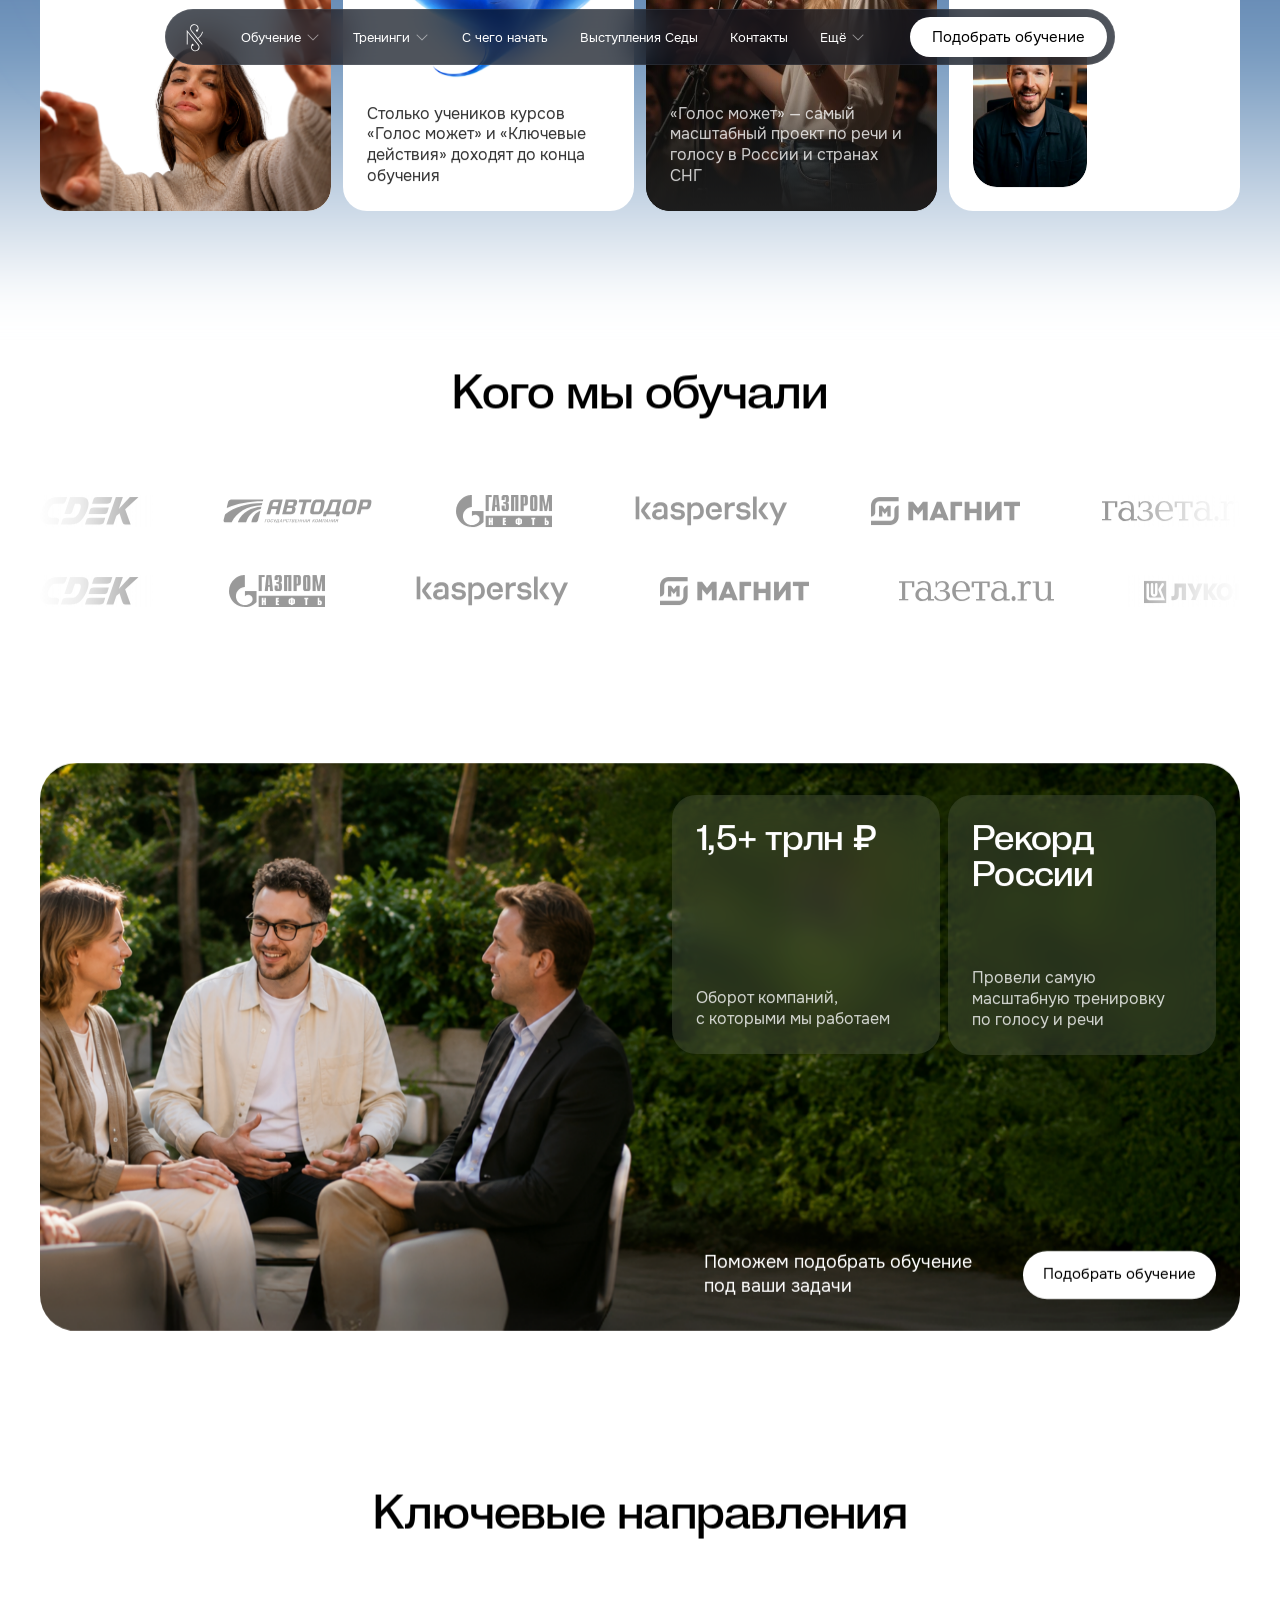
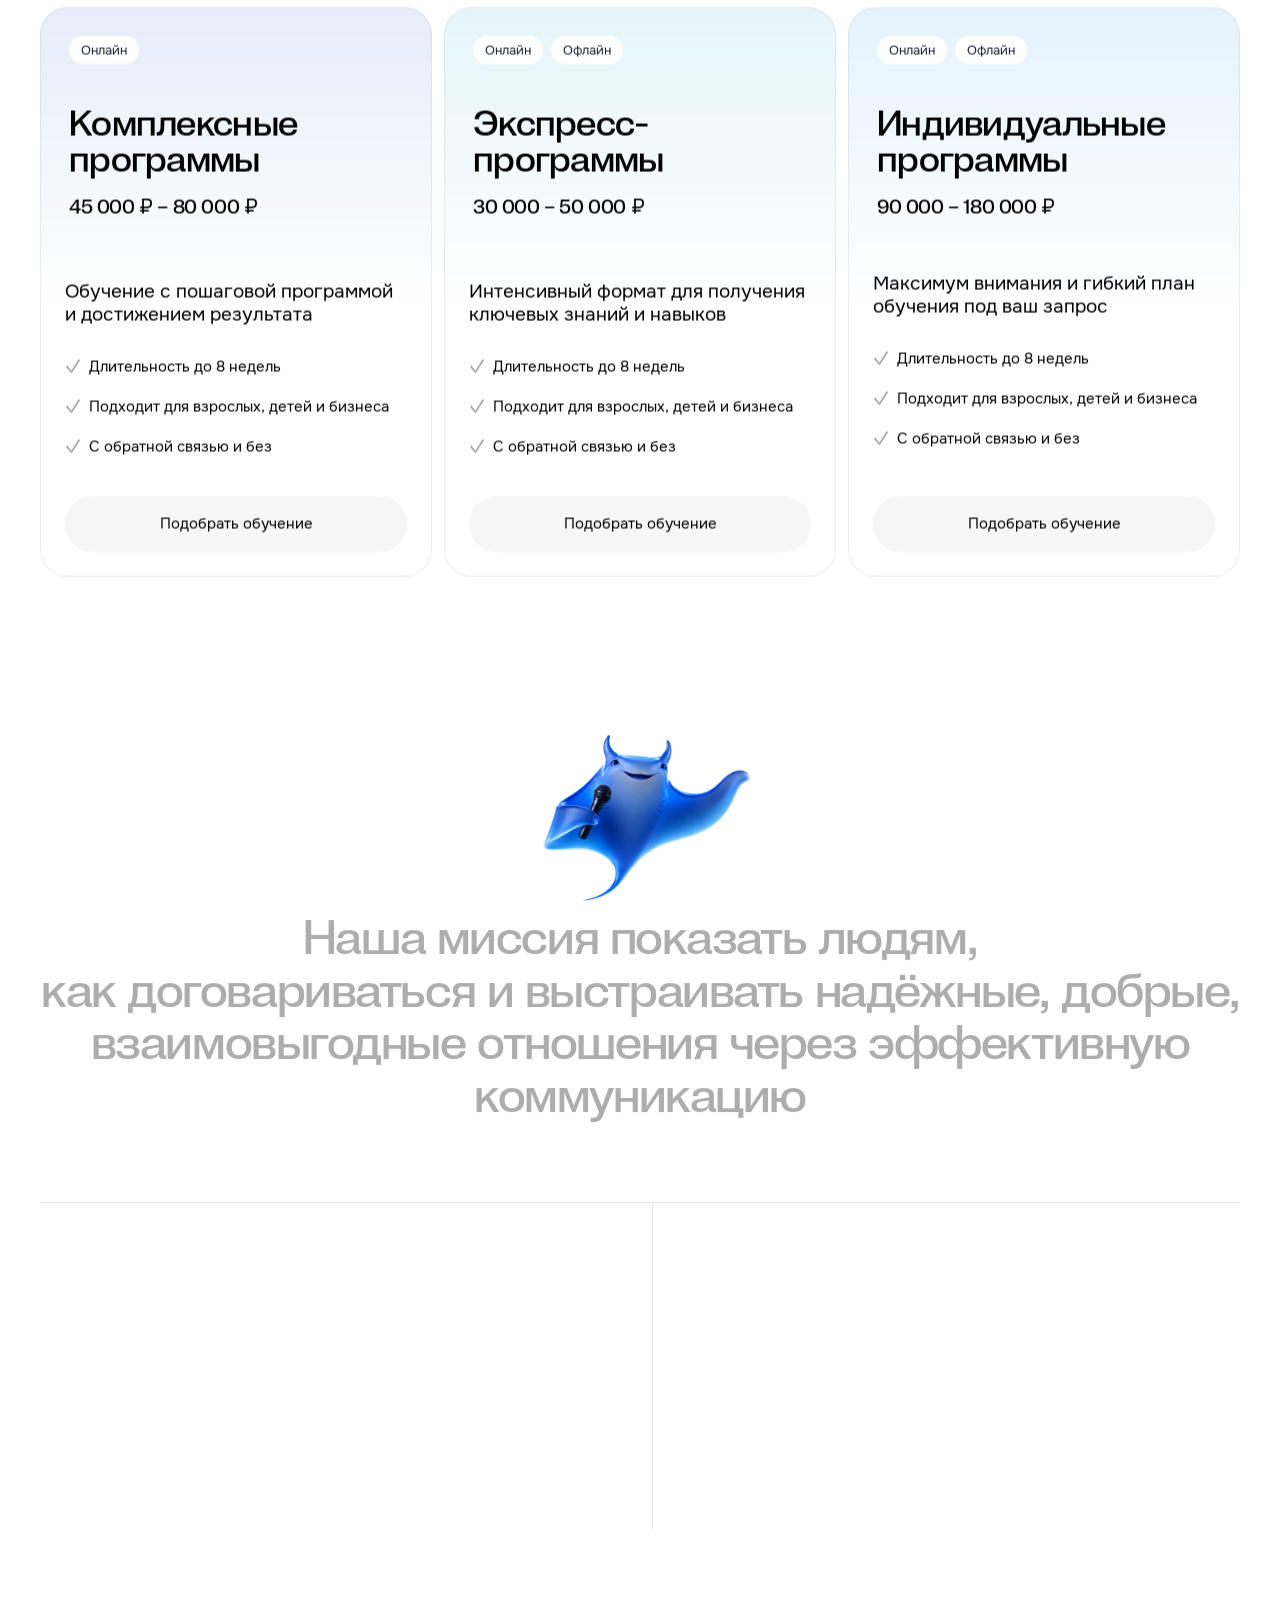
==== commit 476c94e2: "Add key directions section" ====
--- a/index.html
+++ b/index.html
@@ -228,6 +228,78 @@
     </div>
   </section>
 
+  <!-- ═══════════  KEY DIRECTIONS  ═══════════ -->
+  <section class="directions" aria-labelledby="directions-title">
+    <div class="container">
+      <h2 class="h48 center directions-title reveal" id="directions-title">Ключевые направления</h2>
+
+      <div class="directions-grid">
+        <article class="direction-card reveal" style="--d:.05s">
+          <div class="direction-card-hero direction-card-hero--complex">
+            <div class="direction-tags"><span class="direction-tag">Онлайн</span></div>
+            <div class="direction-card-headings">
+              <h3>Комплексные программы</h3>
+              <p>45 000 ₽ – 80 000 ₽</p>
+            </div>
+          </div>
+          <div class="direction-card-body">
+            <div class="direction-card-info">
+              <p class="direction-card-description">Обучение с&nbsp;пошаговой программой и&nbsp;достижением результата</p>
+              <ul class="direction-features">
+                <li><img src="assets/program-check.svg" alt="">Длительность до 8 недель</li>
+                <li><img src="assets/program-check.svg" alt="">Подходит для взрослых, детей и бизнеса</li>
+                <li><img src="assets/program-check.svg" alt="">С обратной связью и без</li>
+              </ul>
+            </div>
+            <a class="direction-card-button" href="#form">Подобрать обучение</a>
+          </div>
+        </article>
+
+        <article class="direction-card reveal" style="--d:.12s">
+          <div class="direction-card-hero direction-card-hero--express">
+            <div class="direction-tags"><span class="direction-tag">Онлайн</span><span class="direction-tag">Офлайн</span></div>
+            <div class="direction-card-headings">
+              <h3>Экспресс-программы</h3>
+              <p>30 000 – 50 000 ₽</p>
+            </div>
+          </div>
+          <div class="direction-card-body">
+            <div class="direction-card-info">
+              <p class="direction-card-description">Интенсивный формат для&nbsp;получения ключевых знаний и&nbsp;навыков</p>
+              <ul class="direction-features">
+                <li><img src="assets/program-check.svg" alt="">Длительность до 8 недель</li>
+                <li><img src="assets/program-check.svg" alt="">Подходит для взрослых, детей и бизнеса</li>
+                <li><img src="assets/program-check.svg" alt="">С обратной связью и без</li>
+              </ul>
+            </div>
+            <a class="direction-card-button" href="#form">Подобрать обучение</a>
+          </div>
+        </article>
+
+        <article class="direction-card direction-card--lightblue reveal" style="--d:.19s">
+          <div class="direction-card-hero direction-card-hero--individual">
+            <div class="direction-tags"><span class="direction-tag">Онлайн</span><span class="direction-tag">Офлайн</span></div>
+            <div class="direction-card-headings">
+              <h3>Индивидуальные программы</h3>
+              <p>90 000 – 180 000 ₽</p>
+            </div>
+          </div>
+          <div class="direction-card-body">
+            <div class="direction-card-info">
+              <p class="direction-card-description">Максимум внимания и&nbsp;гибкий план обучения под&nbsp;ваш запрос</p>
+              <ul class="direction-features">
+                <li><img src="assets/program-check.svg" alt="">Длительность до 8 недель</li>
+                <li><img src="assets/program-check.svg" alt="">Подходит для взрослых, детей и бизнеса</li>
+                <li><img src="assets/program-check.svg" alt="">С обратной связью и без</li>
+              </ul>
+            </div>
+            <a class="direction-card-button" href="#form">Подобрать обучение</a>
+          </div>
+        </article>
+      </div>
+    </div>
+  </section>
+
   <!-- ═══════════  MISSION  ═══════════ -->
   <section class="mission">
     <div class="container">
--- a/styles.css
+++ b/styles.css
@@ -929,6 +929,116 @@
   z-index: 1;
 }
 .biz-foot-text { width: 268px; font-size: 18px; line-height: 1.3; color: #fff; }
+
+/* ═══════════════════════════════════════════════════════════════
+   KEY DIRECTIONS
+   ═══════════════════════════════════════════════════════════════ */
+.directions { padding-top: 156px; }
+.directions-title { margin-bottom: 72px; }
+.directions-grid {
+  display: grid;
+  grid-template-columns: repeat(3, minmax(0, 1fr));
+  gap: 12px;
+}
+.direction-card {
+  display: flex;
+  flex-direction: column;
+  height: 570px;
+  min-height: 570px;
+  padding: 4px;
+  border: 1px solid rgba(24, 35, 54, .08);
+  border-radius: 28px;
+  background: linear-gradient(180deg, rgba(10, 79, 198, .1) 0%, rgba(10, 79, 198, 0) 52.368%);
+}
+.direction-card:nth-child(2) { background: linear-gradient(180deg, rgba(10, 154, 198, .1) 0%, rgba(10, 154, 198, 0) 52.368%); }
+.direction-card--lightblue { background: linear-gradient(180deg, rgba(0, 132, 233, .1) 0%, rgba(0, 132, 233, 0) 52.368%); }
+.direction-card-hero {
+  display: flex;
+  flex-direction: column;
+  gap: 40px;
+  padding: 24px;
+  overflow: hidden;
+  border-radius: 23px;
+  color: #000;
+}
+.direction-tags { display: flex; gap: 8px; }
+.direction-tag {
+  display: inline-flex;
+  align-items: center;
+  justify-content: center;
+  min-height: 28px;
+  padding: 6px 12px;
+  border-radius: 72px;
+  background: #fff;
+  color: var(--ink);
+  font-size: 13px;
+  line-height: 1;
+}
+.direction-card-headings h3,
+.direction-card-headings p { margin: 0; }
+.direction-card-headings h3 {
+  font-family: 'PP Neue Corp', 'Onest', sans-serif;
+  font-size: 36px;
+  font-weight: 500;
+  line-height: 1;
+  letter-spacing: -.72px;
+  color: #000;
+}
+.direction-card-headings { width: 327px; max-width: 100%; }
+.direction-card-headings p {
+  margin-top: 20px;
+  font-family: 'PP Neue Corp', 'Onest', sans-serif;
+  font-size: 20px;
+  line-height: 1;
+  letter-spacing: -.4px;
+  color: #000;
+}
+.direction-card-body {
+  display: flex;
+  flex: 1;
+  flex-direction: column;
+  justify-content: space-between;
+  padding: 40px 20px 20px;
+}
+.direction-card--lightblue .direction-card-body { padding-top: 32px; }
+.direction-card-info { display: grid; gap: 32px; }
+.direction-card-description {
+  min-height: 46px;
+  font-size: 19px;
+  line-height: 1.24;
+}
+.direction-features {
+  display: grid;
+  gap: 24px;
+  margin: 0;
+  padding: 0;
+  list-style: none;
+}
+.direction-features li {
+  display: flex;
+  align-items: center;
+  gap: 8px;
+  font-size: 15px;
+  line-height: 1;
+}
+.direction-features img {
+  flex: none;
+  width: 16px;
+  height: 16px;
+}
+.direction-card-button {
+  display: inline-flex;
+  align-items: center;
+  justify-content: center;
+  width: 100%;
+  min-height: 56px;
+  border-radius: 28px;
+  background: #f7f7f7;
+  color: #000;
+  font-size: 15px;
+  line-height: 1;
+  text-decoration: none;
+}
 
 /* ═══════════════════════════════════════════════════════════════
    MISSION   (y 2588)
@@ -1518,6 +1628,7 @@
   .award-row { grid-template-columns: 72px minmax(0, 1fr) 180px; }
   .award-row > .award-label { width: min(560px, calc(100% - 280px)); }
   .free-blog-list { grid-template-columns: repeat(2, minmax(0, 1fr)); row-gap: 40px; }
+  .directions-grid { grid-template-columns: repeat(2, minmax(0, 1fr)); }
   .biz-cards { position: relative; inset: auto; padding: 32px 24px 0; justify-content: flex-end; }
   .biz-foot  { position: relative; inset: auto; width: auto; padding: 32px 24px 0; }
   .biz-cards .glass, .biz-cards .glass:last-child { height: auto; min-height: 200px; }
@@ -1542,7 +1653,7 @@
   .card-photo--sq { position: static; width: 100%; border-radius: 20px; }
   .card-mini { align-self: flex-start; }
   .hero-area { padding-bottom: 88px; }
-  .business, .mission { padding-top: 88px; }
+  .business, .directions, .mission { padding-top: 88px; }
   .h48, .mission-text { font-size: 32px; letter-spacing: -0.64px; }
   .marquees { margin-top: 40px; gap: 32px; }
   .awards { padding-top: 88px; }
@@ -1570,6 +1681,11 @@
   .free-blog-media { height: auto; aspect-ratio: 1.6; }
   .free-blog-copy { padding-right: 0; }
   .free-blog-more { margin-top: 4px; }
+  .directions-title { margin-bottom: 48px; }
+  .directions-grid { grid-template-columns: 1fr; gap: 16px; }
+  .direction-card { height: auto; min-height: 0; }
+  .direction-card-hero { min-height: 252px; }
+  .direction-card-body { min-height: 290px; }
   .glass { width: 100%; height: auto; min-height: 200px; }
   .biz-cards { flex-direction: column; }
   .biz-foot { flex-direction: column; align-items: flex-start; gap: 20px; }
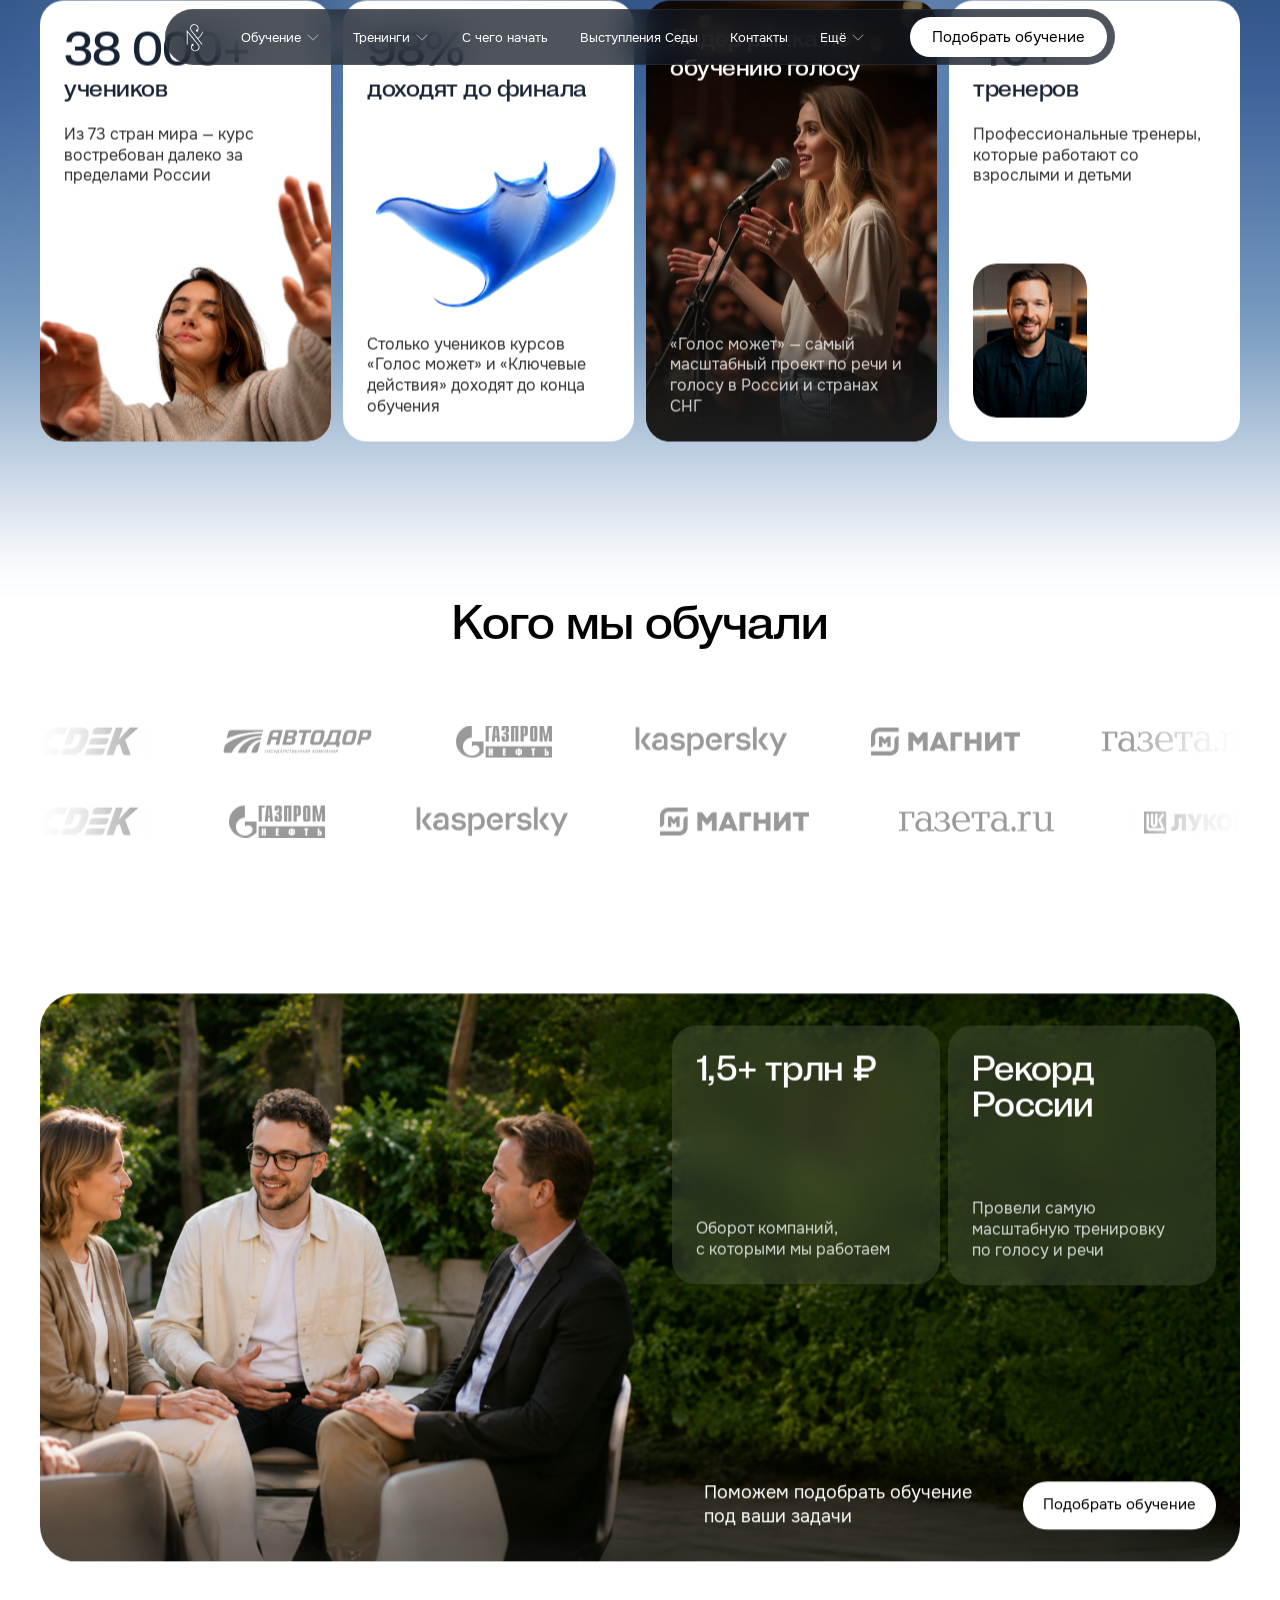
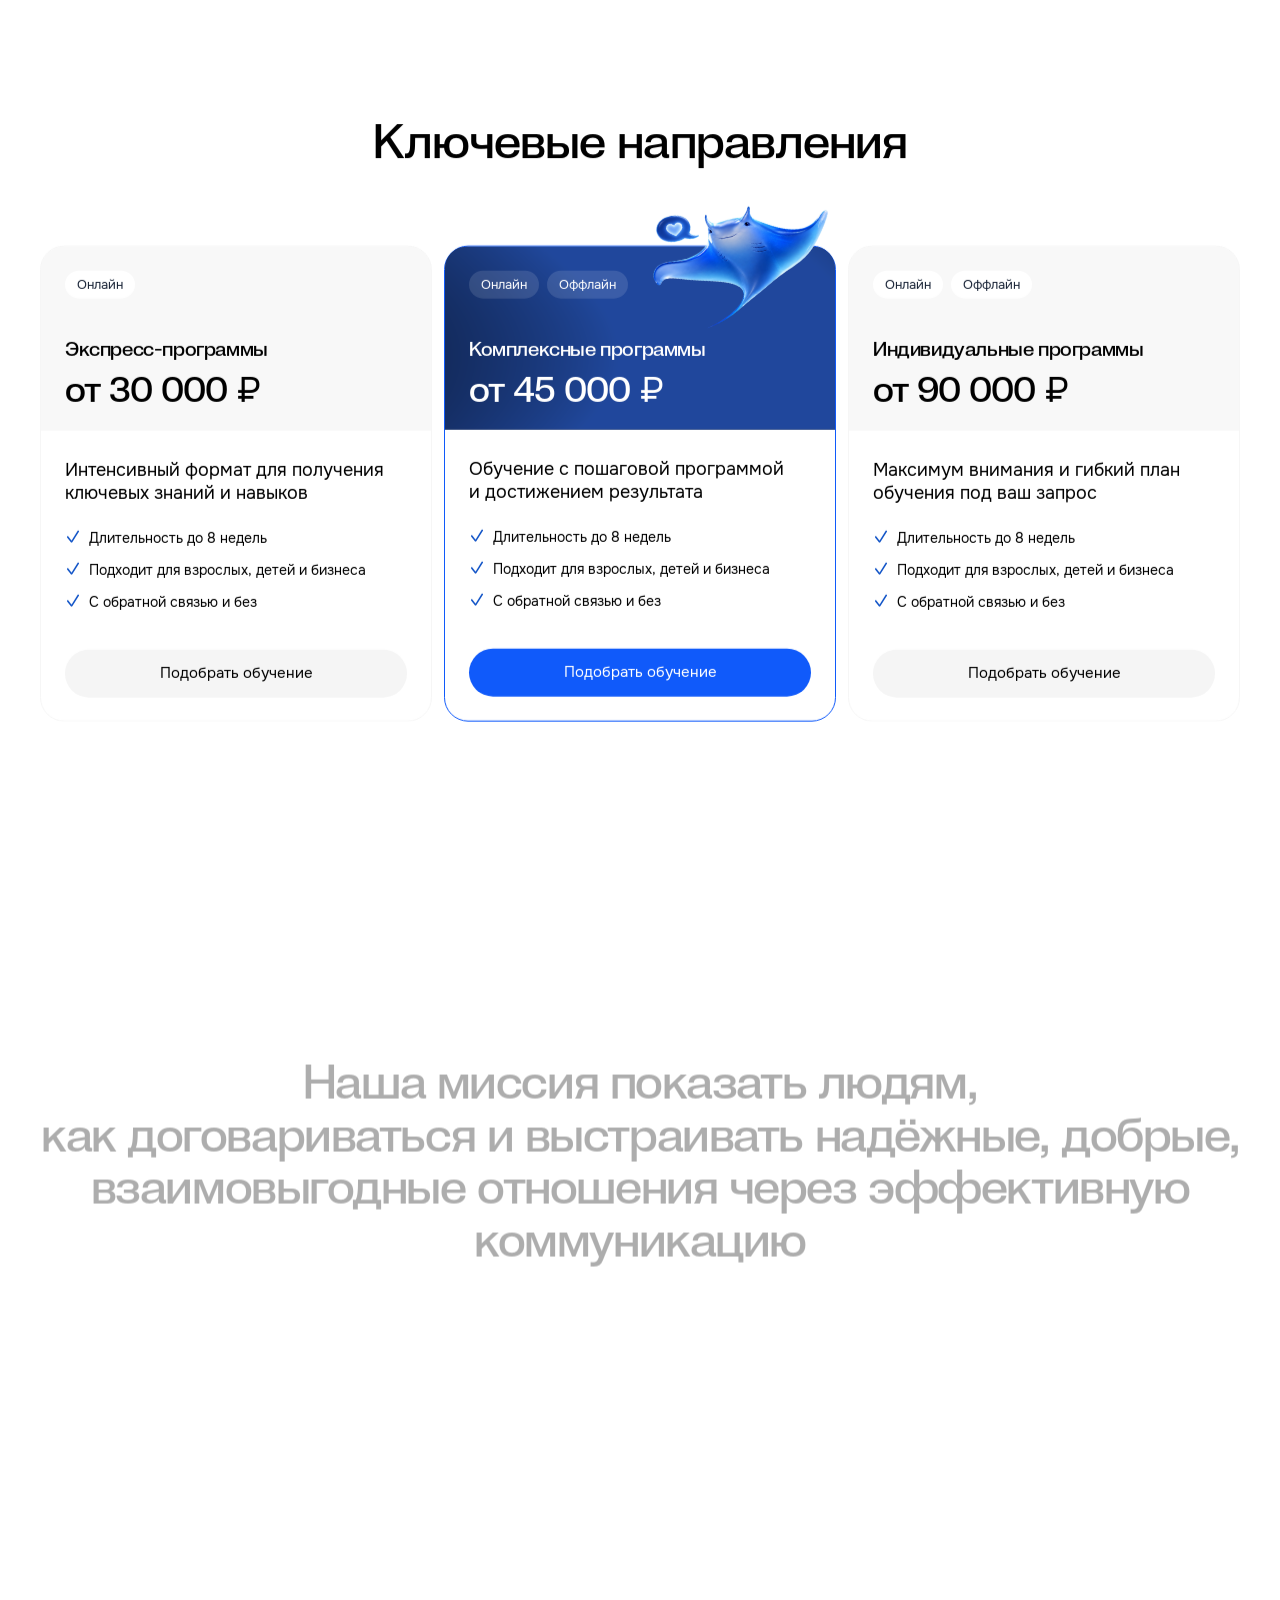
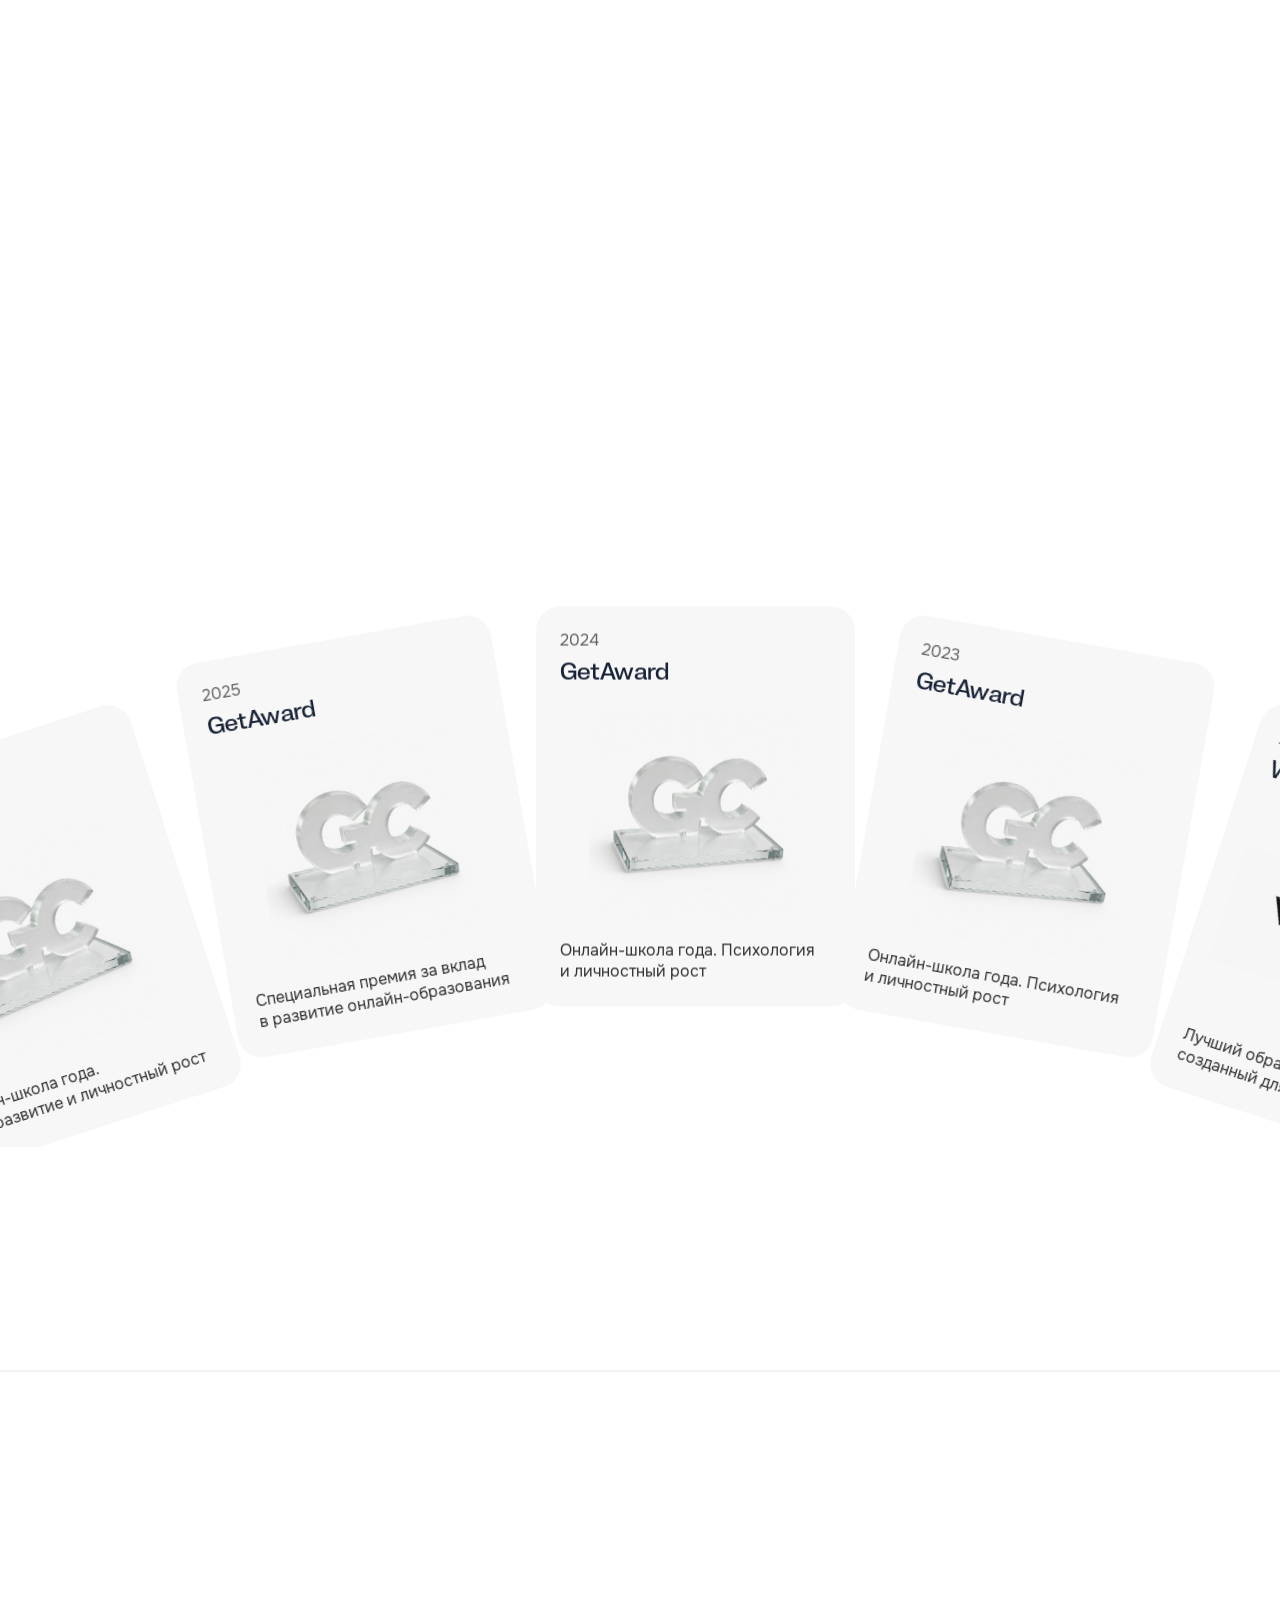
==== commit ab69afdf: "feat: refine Seda landing page blocks" ====
--- a/index.html
+++ b/index.html
@@ -235,62 +235,68 @@
 
       <div class="directions-grid">
         <article class="direction-card reveal" style="--d:.05s">
-          <div class="direction-card-hero direction-card-hero--complex">
+          <div class="direction-card-hero">
             <div class="direction-tags"><span class="direction-tag">Онлайн</span></div>
             <div class="direction-card-headings">
+              <h3>Экспресс-программы</h3>
+              <p>от 30 000 ₽</p>
+            </div>
+          </div>
+          <div class="direction-card-body">
+            <div class="direction-card-info">
+              <p class="direction-card-description">Интенсивный формат для&nbsp;получения ключевых знаний и&nbsp;навыков</p>
+              <ul class="direction-features">
+                <li><img src="assets/program-check-blue.svg" alt="">Длительность до 8 недель</li>
+                <li><img src="assets/program-check-blue.svg" alt="">Подходит для взрослых, детей и бизнеса</li>
+                <li><img src="assets/program-check-blue.svg" alt="">С обратной связью и без</li>
+              </ul>
+            </div>
+            <a class="direction-card-button" href="#form">Подобрать обучение</a>
+          </div>
+        </article>
+
+        <article class="direction-card direction-card--featured reveal" style="--d:.12s">
+          <div class="direction-card-hero">
+            <img class="direction-featured-bg" src="assets/direction-complex-header.png" alt="">
+            <div class="direction-tags"><span class="direction-tag">Онлайн</span><span class="direction-tag">Оффлайн</span></div>
+            <div class="direction-card-headings">
               <h3>Комплексные программы</h3>
-              <p>45 000 ₽ – 80 000 ₽</p>
-            </div>
-          </div>
+              <p>от 45 000 ₽</p>
+            </div>
+          </div>
+          <span class="direction-manta" aria-hidden="true">
+            <span class="direction-manta-rotate">
+              <span class="direction-manta-crop"><img src="assets/direction-complex-manta.png" alt=""></span>
+            </span>
+          </span>
           <div class="direction-card-body">
             <div class="direction-card-info">
               <p class="direction-card-description">Обучение с&nbsp;пошаговой программой и&nbsp;достижением результата</p>
               <ul class="direction-features">
-                <li><img src="assets/program-check.svg" alt="">Длительность до 8 недель</li>
-                <li><img src="assets/program-check.svg" alt="">Подходит для взрослых, детей и бизнеса</li>
-                <li><img src="assets/program-check.svg" alt="">С обратной связью и без</li>
+                <li><img src="assets/program-check-blue.svg" alt="">Длительность до 8 недель</li>
+                <li><img src="assets/program-check-blue.svg" alt="">Подходит для взрослых, детей и бизнеса</li>
+                <li><img src="assets/program-check-blue.svg" alt="">С обратной связью и без</li>
               </ul>
             </div>
             <a class="direction-card-button" href="#form">Подобрать обучение</a>
           </div>
         </article>
 
-        <article class="direction-card reveal" style="--d:.12s">
-          <div class="direction-card-hero direction-card-hero--express">
-            <div class="direction-tags"><span class="direction-tag">Онлайн</span><span class="direction-tag">Офлайн</span></div>
-            <div class="direction-card-headings">
-              <h3>Экспресс-программы</h3>
-              <p>30 000 – 50 000 ₽</p>
-            </div>
-          </div>
-          <div class="direction-card-body">
-            <div class="direction-card-info">
-              <p class="direction-card-description">Интенсивный формат для&nbsp;получения ключевых знаний и&nbsp;навыков</p>
-              <ul class="direction-features">
-                <li><img src="assets/program-check.svg" alt="">Длительность до 8 недель</li>
-                <li><img src="assets/program-check.svg" alt="">Подходит для взрослых, детей и бизнеса</li>
-                <li><img src="assets/program-check.svg" alt="">С обратной связью и без</li>
-              </ul>
-            </div>
-            <a class="direction-card-button" href="#form">Подобрать обучение</a>
-          </div>
-        </article>
-
-        <article class="direction-card direction-card--lightblue reveal" style="--d:.19s">
-          <div class="direction-card-hero direction-card-hero--individual">
-            <div class="direction-tags"><span class="direction-tag">Онлайн</span><span class="direction-tag">Офлайн</span></div>
+        <article class="direction-card reveal" style="--d:.19s">
+          <div class="direction-card-hero">
+            <div class="direction-tags"><span class="direction-tag">Онлайн</span><span class="direction-tag">Оффлайн</span></div>
             <div class="direction-card-headings">
               <h3>Индивидуальные программы</h3>
-              <p>90 000 – 180 000 ₽</p>
+              <p>от 90 000 ₽</p>
             </div>
           </div>
           <div class="direction-card-body">
             <div class="direction-card-info">
               <p class="direction-card-description">Максимум внимания и&nbsp;гибкий план обучения под&nbsp;ваш запрос</p>
               <ul class="direction-features">
-                <li><img src="assets/program-check.svg" alt="">Длительность до 8 недель</li>
-                <li><img src="assets/program-check.svg" alt="">Подходит для взрослых, детей и бизнеса</li>
-                <li><img src="assets/program-check.svg" alt="">С обратной связью и без</li>
+                <li><img src="assets/program-check-blue.svg" alt="">Длительность до 8 недель</li>
+                <li><img src="assets/program-check-blue.svg" alt="">Подходит для взрослых, детей и бизнеса</li>
+                <li><img src="assets/program-check-blue.svg" alt="">С обратной связью и без</li>
               </ul>
             </div>
             <a class="direction-card-button" href="#form">Подобрать обучение</a>
@@ -309,62 +315,73 @@
         <h2 class="mission-text" id="missionText">Наша миссия показать людям,<br>как договариваться и выстраивать надёжные, добрые, взаимовыгодные отношения через эффективную коммуникацию</h2>
       </div>
 
-      <div class="method">
-        <span class="method-line-h" aria-hidden="true"></span>
-        <span class="method-line-v" aria-hidden="true"></span>
-
-        <div class="method-inner">
-          <span class="method-photo reveal"><img src="assets/method-photo.png" alt=""></span>
-          <div class="method-col">
-            <div class="method-item reveal" style="--d:.08s">
-              <p class="method-title">Методология</p>
-              <p class="method-desc">Команда методологов и тренеров составляет и реализует программы под потребности каждого возраста и конкретные задачи бизнеса</p>
-            </div>
-            <div class="method-item reveal" style="--d:.16s">
-              <p class="method-title">От 9 до 86 лет</p>
-              <p class="method-desc">Столько учеников курсов «Голос может» и «Ключевые действия» доходят до конца обучения</p>
-            </div>
-          </div>
-        </div>
+      <div class="method-cards">
+        <article class="method-card method-card--methodology reveal">
+          <img class="method-card-photo" src="assets/method-methodology.png" alt="Мужчина проходит обучение за ноутбуком">
+          <div class="method-card-copy">
+            <h3>Методология</h3>
+            <p>Команда методологов и тренеров составляет и&nbsp;реализует программы под&nbsp;потребности каждого возраста и&nbsp;конкретные задачи бизнеса</p>
+          </div>
+        </article>
+
+        <article class="method-card method-card--age reveal" style="--d:.1s">
+          <img class="method-card-age-photo" src="assets/method-age-v2.png" alt="Занятие с тренером">
+          <div class="method-card-copy">
+            <h3>От 9 до 86 лет</h3>
+            <p>Реальный возраст участников наших проектов</p>
+          </div>
+        </article>
       </div>
 
     </div>
   </section>
 
   <section class="awards">
-    <div class="container">
+    <div class="container awards-intro">
       <h2 class="h48 center awards-title reveal">Наши награды</h2>
-
-      <div class="awards-list" aria-label="Список наград">
-        <article class="award-row reveal" style="--d:.06s">
-          <p class="award-year">‘26</p>
-          <p class="award-label">Онлайн-школа года. Саморазвитие и личностный рост</p>
-          <p class="award-source">GetAward</p>
-        </article>
-        <article class="award-row reveal" style="--d:.14s">
-          <p class="award-year">‘25</p>
-          <p class="award-label">Специальная премия за вклад в развитие онлайн-образования</p>
-          <p class="award-source">GetAward</p>
-        </article>
-        <article class="award-row reveal" style="--d:.22s">
-          <p class="award-year">‘24</p>
-          <p class="award-label">Онлайн-школа года. Психология и личностный рост</p>
-          <p class="award-source">GetAward</p>
-        </article>
-        <article class="award-row reveal" style="--d:.30s">
-          <p class="award-year">‘23</p>
-          <p class="award-label">Онлайн-школа года. Психология и личностный рост</p>
-          <p class="award-source">GetAward</p>
-        </article>
-        <article class="award-row reveal" style="--d:.38s">
-          <p class="award-year">‘23</p>
-          <p class="award-label">«Лучший продукт» и «Самый большой запуск»</p>
-          <p class="award-source">Like Центр</p>
-        </article>
-        <article class="award-row reveal" style="--d:.46s">
-          <p class="award-year">‘21</p>
-          <p class="award-label">Лучший образовательный проект, созданный для женщин</p>
-          <p class="award-source">Woman Who Matters</p>
+    </div>
+
+    <div class="awards-carousel" aria-label="Список наград">
+      <div class="awards-track">
+        <article class="award-card" style="--arc-y:132px; --arc-r:-18deg">
+          <header class="award-card-head">
+            <p>2026</p>
+            <h3>GetAward</h3>
+          </header>
+          <img class="award-card-trophy" src="assets/award-getaward.png" alt="Награда GetAward" draggable="false">
+          <p class="award-card-description">Онлайн-школа года. Саморазвитие и личностный рост</p>
+        </article>
+        <article class="award-card" style="--arc-y:30px; --arc-r:-10deg">
+          <header class="award-card-head">
+            <p>2025</p>
+            <h3>GetAward</h3>
+          </header>
+          <img class="award-card-trophy" src="assets/award-getaward.png" alt="Награда GetAward" draggable="false">
+          <p class="award-card-description">Специальная премия за вклад в&nbsp;развитие онлайн-образования</p>
+        </article>
+        <article class="award-card" style="--arc-y:0px; --arc-r:0deg">
+          <header class="award-card-head">
+            <p>2024</p>
+            <h3>GetAward</h3>
+          </header>
+          <img class="award-card-trophy" src="assets/award-getaward.png" alt="Награда GetAward" draggable="false">
+          <p class="award-card-description">Онлайн-школа года. Психология и&nbsp;личностный рост</p>
+        </article>
+        <article class="award-card" style="--arc-y:30px; --arc-r:10deg">
+          <header class="award-card-head">
+            <p>2023</p>
+            <h3>GetAward</h3>
+          </header>
+          <img class="award-card-trophy" src="assets/award-getaward.png" alt="Награда GetAward" draggable="false">
+          <p class="award-card-description">Онлайн-школа года. Психология и&nbsp;личностный рост</p>
+        </article>
+        <article class="award-card award-card--woman" style="--arc-y:132px; --arc-r:18deg">
+          <header class="award-card-head">
+            <p>2023</p>
+            <h3>Woman Who Matters</h3>
+          </header>
+          <img class="award-card-woman" src="assets/award-woman-who-matters-v2.png" alt="Woman Who Matters" draggable="false">
+          <p class="award-card-description">Лучший образовательный проект, созданный для женщин</p>
         </article>
       </div>
     </div>
@@ -521,10 +538,6 @@
 </main>
 </div>
 
-<div class="award-hover-cursor" aria-hidden="true">
-  <img src="assets/getaward-cursor.png" alt="">
-</div>
-
 <script src="main.js"></script>
 </body>
 </html>
--- a/styles.css
+++ b/styles.css
@@ -547,7 +547,7 @@
 /* ───────────  WIDGET / FORM  ─────────── */
 .widget {
   width: 913px;
-  margin: 109px auto 0;
+  margin: 69px auto 0;
   padding: 24px;
   border-radius: 24px;
   background: rgba(12, 18, 30, .72);
@@ -934,7 +934,7 @@
    KEY DIRECTIONS
    ═══════════════════════════════════════════════════════════════ */
 .directions { padding-top: 156px; }
-.directions-title { margin-bottom: 72px; }
+.directions-title { margin-bottom: 80px; }
 .directions-grid {
   display: grid;
   grid-template-columns: repeat(3, minmax(0, 1fr));
@@ -943,23 +943,81 @@
 .direction-card {
   display: flex;
   flex-direction: column;
-  height: 570px;
-  min-height: 570px;
-  padding: 4px;
-  border: 1px solid rgba(24, 35, 54, .08);
-  border-radius: 28px;
-  background: linear-gradient(180deg, rgba(10, 79, 198, .1) 0%, rgba(10, 79, 198, 0) 52.368%);
-}
-.direction-card:nth-child(2) { background: linear-gradient(180deg, rgba(10, 154, 198, .1) 0%, rgba(10, 154, 198, 0) 52.368%); }
-.direction-card--lightblue { background: linear-gradient(180deg, rgba(0, 132, 233, .1) 0%, rgba(0, 132, 233, 0) 52.368%); }
+  height: 476px;
+  min-height: 476px;
+  overflow: hidden;
+  border: 1.4px solid #f6f6f6;
+  border-radius: 24px;
+  background: #fff;
+}
 .direction-card-hero {
+  position: relative;
   display: flex;
   flex-direction: column;
   gap: 40px;
   padding: 24px;
-  overflow: hidden;
-  border-radius: 23px;
+  background: rgba(227, 227, 227, .24);
   color: #000;
+}
+.direction-card--featured {
+  position: relative;
+  overflow: visible;
+  border-width: 1px;
+  border-color: #105afa;
+}
+.direction-card--featured .direction-card-hero {
+  overflow: hidden;
+  border-radius: 22px 22px 0 0;
+  background: #142c5f;
+  color: #fff;
+}
+.direction-featured-bg {
+  position: absolute;
+  z-index: 0;
+  inset: 0;
+  width: 100%;
+  height: 100%;
+  max-width: none;
+  object-fit: cover;
+  opacity: 1;
+  pointer-events: none;
+}
+.direction-manta {
+  position: absolute;
+  z-index: 2;
+  top: -62px;
+  right: -13px;
+  width: 207.5px;
+  height: 153.8px;
+  overflow: hidden;
+  pointer-events: none;
+}
+.direction-manta-rotate {
+  display: flex;
+  align-items: center;
+  justify-content: center;
+  width: 100%;
+  height: 100%;
+  transform: rotate(-11.04deg);
+}
+.direction-manta-crop {
+  position: relative;
+  flex: none;
+  width: 188px;
+  height: 120px;
+  overflow: hidden;
+}
+.direction-manta-crop img {
+  position: absolute;
+  top: -18.56%;
+  left: -15.84%;
+  width: 127.28%;
+  height: 131.54%;
+  max-width: none;
+}
+.direction-card--featured .direction-card-hero > :not(.direction-featured-bg) {
+  position: relative;
+  z-index: 1;
 }
 .direction-tags { display: flex; gap: 8px; }
 .direction-tag {
@@ -978,38 +1036,44 @@
 .direction-card-headings p { margin: 0; }
 .direction-card-headings h3 {
   font-family: 'PP Neue Corp', 'Onest', sans-serif;
+  font-size: 20px;
+  font-weight: 500;
+  line-height: 1;
+  letter-spacing: -.4px;
+  color: #000;
+}
+.direction-card-headings { width: 327px; max-width: 100%; }
+.direction-card-headings p {
+  margin-top: 12px;
+  font-family: 'PP Neue Corp', 'Onest', sans-serif;
   font-size: 36px;
-  font-weight: 500;
   line-height: 1;
   letter-spacing: -.72px;
   color: #000;
 }
-.direction-card-headings { width: 327px; max-width: 100%; }
-.direction-card-headings p {
-  margin-top: 20px;
-  font-family: 'PP Neue Corp', 'Onest', sans-serif;
-  font-size: 20px;
-  line-height: 1;
-  letter-spacing: -.4px;
-  color: #000;
+.direction-card--featured .direction-card-headings h3,
+.direction-card--featured .direction-card-headings p { color: #fff; }
+.direction-card--featured .direction-tag {
+  background: rgba(255, 255, 255, .12);
+  color: #fff;
 }
 .direction-card-body {
   display: flex;
   flex: 1;
   flex-direction: column;
   justify-content: space-between;
-  padding: 40px 20px 20px;
-}
-.direction-card--lightblue .direction-card-body { padding-top: 32px; }
-.direction-card-info { display: grid; gap: 32px; }
+  gap: 40px;
+  padding: 28px 24px 24px;
+}
+.direction-card-info { display: grid; gap: 24px; }
 .direction-card-description {
-  min-height: 46px;
-  font-size: 19px;
-  line-height: 1.24;
+  min-height: 0;
+  font-size: 18px;
+  line-height: 1.3;
 }
 .direction-features {
   display: grid;
-  gap: 24px;
+  gap: 16px;
   margin: 0;
   padding: 0;
   list-style: none;
@@ -1018,7 +1082,7 @@
   display: flex;
   align-items: center;
   gap: 8px;
-  font-size: 15px;
+  font-size: 14px;
   line-height: 1;
 }
 .direction-features img {
@@ -1031,14 +1095,15 @@
   align-items: center;
   justify-content: center;
   width: 100%;
-  min-height: 56px;
-  border-radius: 28px;
-  background: #f7f7f7;
+  min-height: 48px;
+  border-radius: 36px;
+  background: rgba(229, 229, 229, .4);
   color: #000;
   font-size: 15px;
   line-height: 1;
   text-decoration: none;
 }
+.direction-card--featured .direction-card-button { background: #105afa; color: #fff; }
 
 /* ═══════════════════════════════════════════════════════════════
    MISSION   (y 2588)
@@ -1101,170 +1166,159 @@
 }
 
 /* ───────────  METHODOLOGY  ─────────── */
-.method {
-  position: relative;
-  height: 326.5px;
-  margin-top: 80px;
-}
-.method-line-h {
-  position: absolute;
-  top: 0;
+.method-cards {
+  display: flex;
+  gap: 11px;
+  width: 869px;
+  height: 576px;
+  margin: 80px auto 0;
+}
+.method-card {
+  position: relative;
+  flex: none;
+  width: 429px;
+  height: 576px;
+  padding: 32px;
+  overflow: hidden;
+  border-radius: 32px;
+}
+.method-card-copy {
+  position: relative;
+  z-index: 2;
+  display: flex;
+  flex-direction: column;
+  gap: 12px;
+}
+.method-card-copy h3,
+.method-card-copy p { margin: 0; }
+.method-card-copy h3 {
+  font-family: 'PP Neue Corp', 'Onest', sans-serif;
+  font-weight: 500;
+  font-size: 24px;
+  line-height: 1.2;
+  letter-spacing: -.48px;
+}
+.method-card-copy p { font-size: 16px; line-height: 1.3; }
+.method-card--methodology { background: #f7f7f7; }
+.method-card--methodology .method-card-copy p { width: 342px; color: #000; opacity: .6; }
+.method-card-photo {
+  position: absolute;
+  right: 0;
+  bottom: 0;
   left: 0;
+  width: 100%;
+  height: 429px;
+  object-fit: cover;
+}
+.method-card--methodology::after {
+  content: '';
+  position: absolute;
+  z-index: 1;
   right: 0;
-  height: 1px;
-  background: rgba(0, 0, 0, .1);
-}
-.method-line-v {
-  position: absolute;
-  top: 1px;
   bottom: 0;
-  left: 669.5px;
-  width: 1px;
-  background: rgba(0, 0, 0, .1);
-}
-.method-inner {
-  position: absolute;
-  top: 40.5px;
-  left: 200px;
-  display: flex;
-  align-items: flex-start;
-  gap: 80px;
-}
-.method-photo {
-  display: block;
-  width: 429px;
-  height: 286px;
-  border-radius: 24px;
-  overflow: hidden;
-  flex: none;
-}
-.method-photo img {
+  left: 0;
+  height: 429px;
+  background: linear-gradient(180deg, #f7f7f7 0%, rgba(247, 247, 247, 0) 6.643%);
+  pointer-events: none;
+}
+.method-card--age { background: #2052a0; color: #fff; }
+.method-card--age .method-card-copy p { width: 276px; opacity: .8; }
+.method-card-age-photo {
+  position: absolute;
+  z-index: 0;
+  inset: 0;
   width: 100%;
   height: 100%;
   object-fit: cover;
-  transform: scale(1);
-  transition: transform 1.2s var(--ease);
-}
-
-.method-col {
-  display: flex;
-  flex-direction: column;
-  gap: 80px;
-  width: 403px;
+}
+
+/* ═══════════════════════════════════════════════════════════════
+   AWARDS — карточки из Figma + дуговой слайдер
+   ═══════════════════════════════════════════════════════════════ */
+.awards { padding-top: 156px; overflow: hidden; }
+.awards-title { width: 100%; }
+.awards-carousel {
+  width: 100vw;
+  margin-top: 80px;
+  margin-left: calc(50% - 50vw);
+  padding: 0 0 140px;
+  overflow: hidden;
+  touch-action: pan-y;
+}
+.awards-track {
+  display: flex;
+  gap: 12px;
+  width: max-content;
+  padding: 0 max(24px, calc((100vw - var(--content)) / 2));
+  will-change: transform;
+}
+.award-card {
+  display: flex;
   flex: none;
-}
-.method-item { display: flex; flex-direction: column; gap: 16px; }
-.method-title {
+  flex-direction: column;
+  justify-content: space-between;
+  width: 319px;
+  height: 400px;
+  padding: 24px;
+  border-radius: 24px;
+  background: #f7f7f7;
+  user-select: none;
+  transform: translate3d(0, var(--arc-y), 0) rotate(var(--arc-r));
+  transform-origin: center center;
+  transition: transform 1.15s var(--ease);
+}
+.awards-carousel.is-aligned .award-card { transform: translate3d(0, 0, 0) rotate(0deg); }
+.awards-carousel.is-aligned { cursor: grab; }
+.awards-carousel.is-dragging { cursor: grabbing; }
+.award-card-head { width: 271px; max-width: 100%; }
+.award-card-head p,
+.award-card-head h3,
+.award-card-description { margin: 0; }
+.award-card-head p {
+  font-size: 16px;
+  line-height: 1.3;
+  color: #000;
+  opacity: .6;
+}
+.award-card-head h3 {
+  margin-top: 8px;
   font-family: 'PP Neue Corp', 'Onest', sans-serif;
   font-weight: 500;
   font-size: 24px;
   line-height: 1;
-  letter-spacing: -0.48px;
+  letter-spacing: -.48px;
   color: var(--ink);
 }
-.method-desc { font-size: 16px; line-height: 1.3; color: #000; opacity: .8; }
-
-/* ═══════════════════════════════════════════════════════════════
-   AWARDS — список из Figma с каскадным появлением строк
-   ═══════════════════════════════════════════════════════════════ */
-.awards { padding-top: 156px; }
-.awards-title { width: 100%; }
-.awards-list {
-  position: relative;
-  display: flex;
-  flex-direction: column;
-  margin-top: 80px;
-}
-.awards-list::after {
-  content: '';
-  position: absolute;
-  right: 0;
-  bottom: 0;
-  left: 0;
-  height: 1px;
-  background: rgba(24, 35, 54, .14);
-}
-.award-row {
-  position: relative;
-  display: grid;
-  grid-template-columns: 98px minmax(0, 1fr) 320px;
-  align-items: center;
-  min-height: 54px;
-  padding: 16px 0;
+.award-card-trophy {
+  align-self: center;
+  width: 214px;
+  height: 214px;
+  border-radius: 24px;
+  object-fit: cover;
+  pointer-events: none;
+}
+.award-card-woman {
+  align-self: center;
+  width: 100%;
+  height: 120.584px;
+  object-fit: cover;
+  mix-blend-mode: multiply;
+  pointer-events: none;
+}
+.award-card-description {
+  width: 100%;
   font-size: 16px;
   line-height: 1.3;
-}
-.award-row:first-child { padding-top: 40px; }
-.award-row:first-child { --award-label-baseline-offset: 12px; }
-.award-row::before {
-  content: '';
-  position: absolute;
-  top: 0;
-  right: 0;
-  left: 0;
-  height: 1px;
-  background: rgba(24, 35, 54, .14);
-}
-.awards-list .award-row.reveal {
-  transition:
-    opacity .72s var(--ease) var(--d, 0s),
-    transform .72s var(--ease) var(--d, 0s);
-}
-.award-year,
-.award-source { color: rgba(0, 0, 0, .6); }
-.award-year { grid-column: 1; }
-.award-label { padding: 0 24px; text-align: center; }
-.award-source { grid-column: 3; justify-self: end; text-align: right; }
-.award-row > p {
-  position: relative;
-  z-index: 2;
-}
-.award-row > .award-label {
-  position: absolute;
-  left: 50%;
-  width: min(649px, calc(100% - 480px));
-  transform: translate(-50%, calc(var(--award-copy-shift, 0px) + var(--award-label-baseline-offset, 0px)));
-}
-/* Fallback — статичные CSS-разделители скрываются, когда скрипт добавит
-   SVG-струны. Их кривая сохраняет начала и концы строго на одной оси. */
-.awards-list.has-strings::after,
-.awards-list.has-strings .award-row::before { opacity: 0; }
-.award-string {
-  position: absolute;
-  z-index: 1;
-  left: 0;
-  width: 100%;
-  height: 32px;
-  overflow: visible;
-  pointer-events: none;
-}
-.award-row > .award-string { top: -16px; }
-.awards-list > .award-string { bottom: -16px; }
-.award-string path {
-  fill: none;
-  stroke: rgba(24, 35, 54, .14);
-  stroke-width: 1;
-  vector-effect: non-scaling-stroke;
-}
-.award-hover-cursor {
-  position: fixed;
-  top: 0;
-  left: 0;
-  z-index: 101;
-  width: 168px;
-  height: 168px;
-  opacity: 0;
-  pointer-events: none;
-  transition: opacity .18s var(--ease-soft);
-  will-change: transform, opacity;
-}
-.award-hover-cursor img { width: 100%; height: 100%; object-fit: contain; }
-.award-hover-cursor.is-visible { opacity: 1; }
+  color: #000;
+  opacity: .8;
+}
 
 /* ═══════════════════════════════════════════════════════════════
    CALENDAR   (y 4456.5, h 745)
    ═══════════════════════════════════════════════════════════════ */
-.calendar { padding-top: 156px; }
+/* The carousel reserves 140px below its cards for the initial arc. Together
+   with this 16px the visual interval before the next section is 156px. */
+.calendar { padding-top: 16px; }
 
 .cal-head {
   display: flex;
@@ -1595,10 +1649,6 @@
   .card-desc--abs { right: 24px; }
   .biz-cards { right: 24px; }
   .biz-foot { right: 24px; }
-  .method-inner { left: 0; right: 0; }
-  .method-photo { flex: 1 1 0; width: auto; }
-  .method-col { flex: 0 1 403px; }
-  .method-line-v { left: 51%; }
   .mission-head, .mission-text { width: 100%; }
 }
 
@@ -1619,14 +1669,9 @@
     background-position: 0 0;
   }
   .hero-event { display: none; }
-  .method { height: auto; }
-  .method-inner { position: static; padding-top: 40.5px; flex-wrap: wrap; gap: 40px; }
-  .method-line-v { display: none; }
-  .method-photo, .method-col { flex: 1 1 100%; width: 100%; }
-  .method-col { gap: 40px; }
+  .method-cards { max-width: 100%; }
   .biz { height: auto; padding-bottom: 32px; }
-  .award-row { grid-template-columns: 72px minmax(0, 1fr) 180px; }
-  .award-row > .award-label { width: min(560px, calc(100% - 280px)); }
+  .awards-track { padding-inline: 40px; }
   .free-blog-list { grid-template-columns: repeat(2, minmax(0, 1fr)); row-gap: 40px; }
   .directions-grid { grid-template-columns: repeat(2, minmax(0, 1fr)); }
   .biz-cards { position: relative; inset: auto; padding: 32px 24px 0; justify-content: flex-end; }
@@ -1656,23 +1701,20 @@
   .business, .directions, .mission { padding-top: 88px; }
   .h48, .mission-text { font-size: 32px; letter-spacing: -0.64px; }
   .marquees { margin-top: 40px; gap: 32px; }
+  .method-cards { flex-direction: column; width: 100%; height: auto; margin-top: 56px; gap: 12px; }
+  .method-card { width: 100%; height: 500px; padding: 24px; border-radius: 24px; }
+  .method-card--methodology .method-card-copy p { width: min(342px, 100%); }
+  .method-card-photo { height: 370px; }
+  .method-card--methodology::after { height: 370px; }
+  .method-card--age .method-card-copy p { width: min(276px, 100%); }
   .awards { padding-top: 88px; }
-  .awards-list { margin-top: 48px; }
-  .award-row {
-    grid-template-columns: 42px minmax(0, 1fr);
-    gap: 4px 12px;
-    min-height: 0;
-    padding: 14px 0;
-  }
-  .award-label { padding: 0; text-align: left; }
-  .award-row > .award-label {
-    position: relative;
-    left: auto;
-    width: auto;
-    transform: translateY(var(--award-copy-shift, 0px));
-  }
-  .award-row:first-child { --award-label-baseline-offset: 0px; }
-  .award-source { grid-column: 2; text-align: left; }
+  .awards-carousel { margin-top: 48px; padding: 0 0 112px; }
+  .calendar { padding-top: 44px; }
+  .awards-track { padding-inline: 20px; }
+  .award-card { width: 280px; height: 370px; padding: 20px; }
+  .award-card-head { width: 100%; }
+  .award-card-trophy { width: 190px; height: 190px; }
+  .award-card-woman { height: 112px; }
   .free-blog { padding-top: 88px; }
   .free-blog-intro { width: 100%; }
   .free-blog-content { margin-top: 56px; }
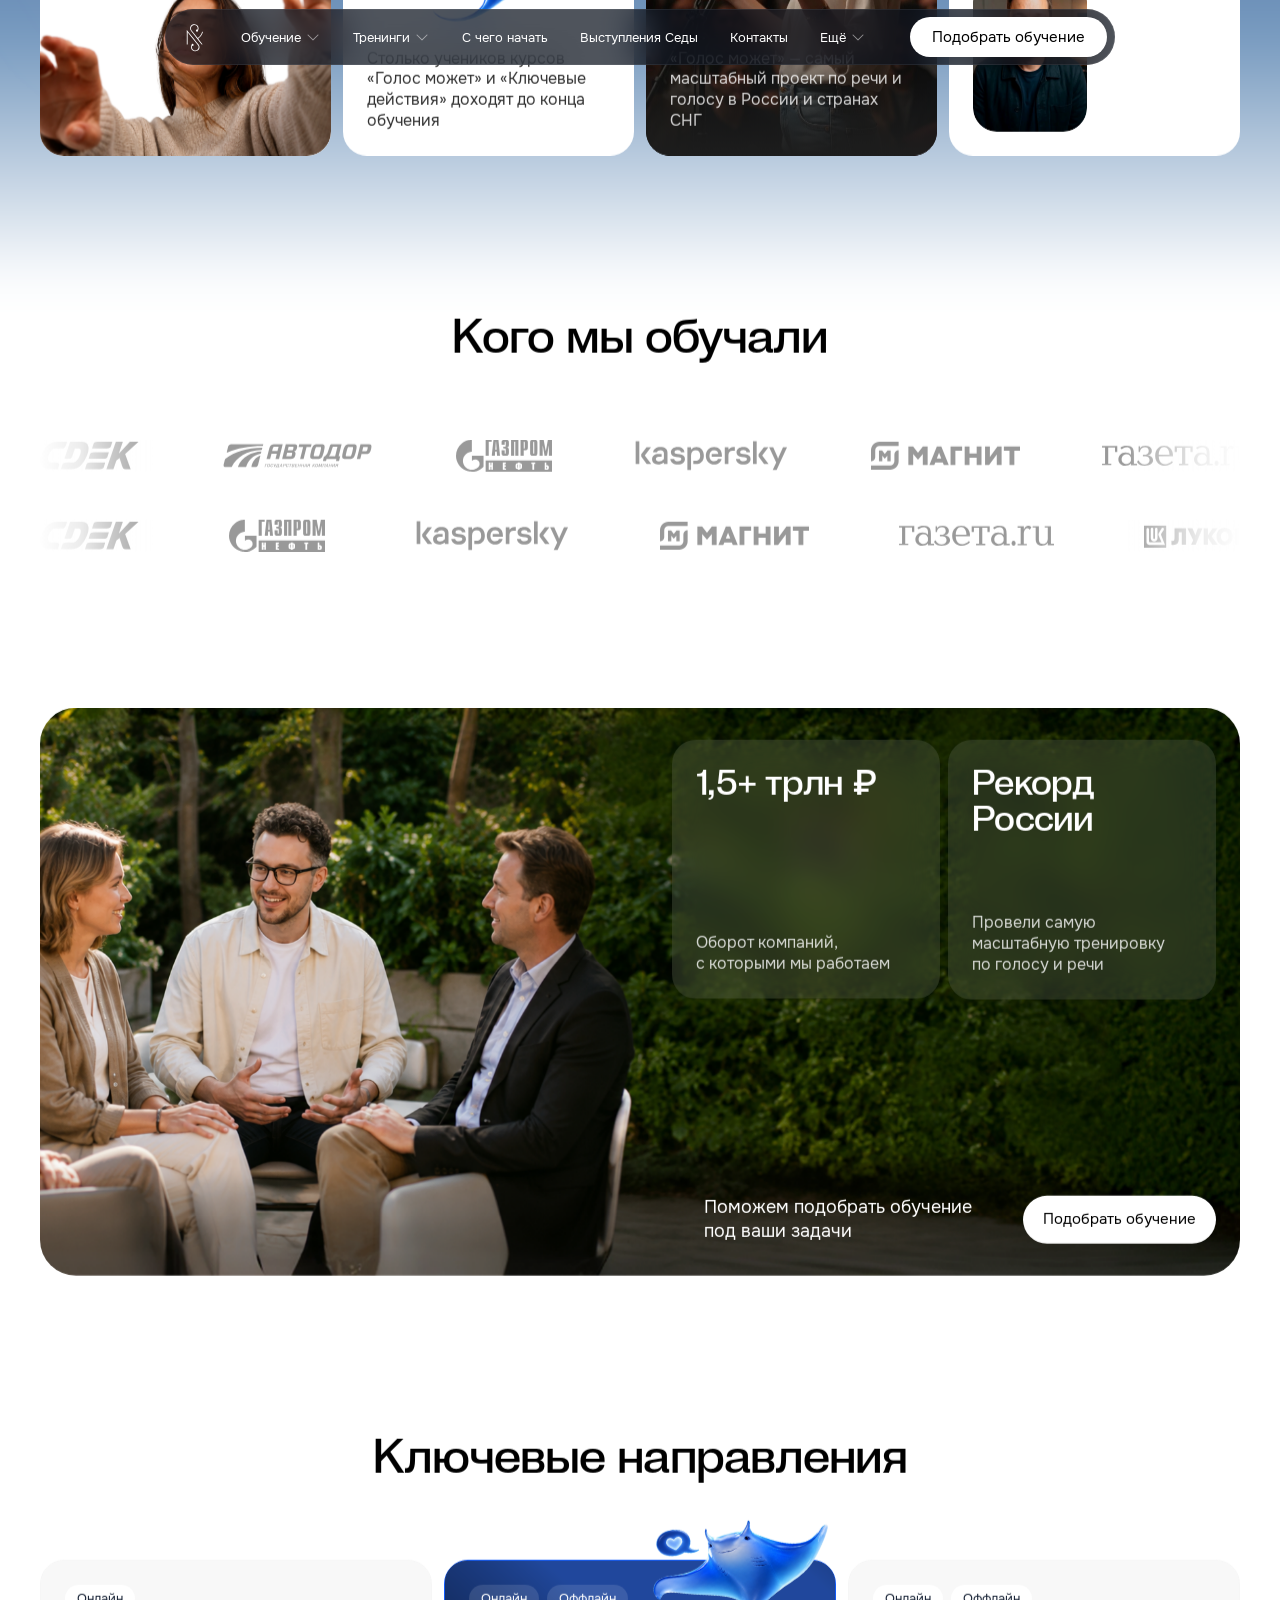
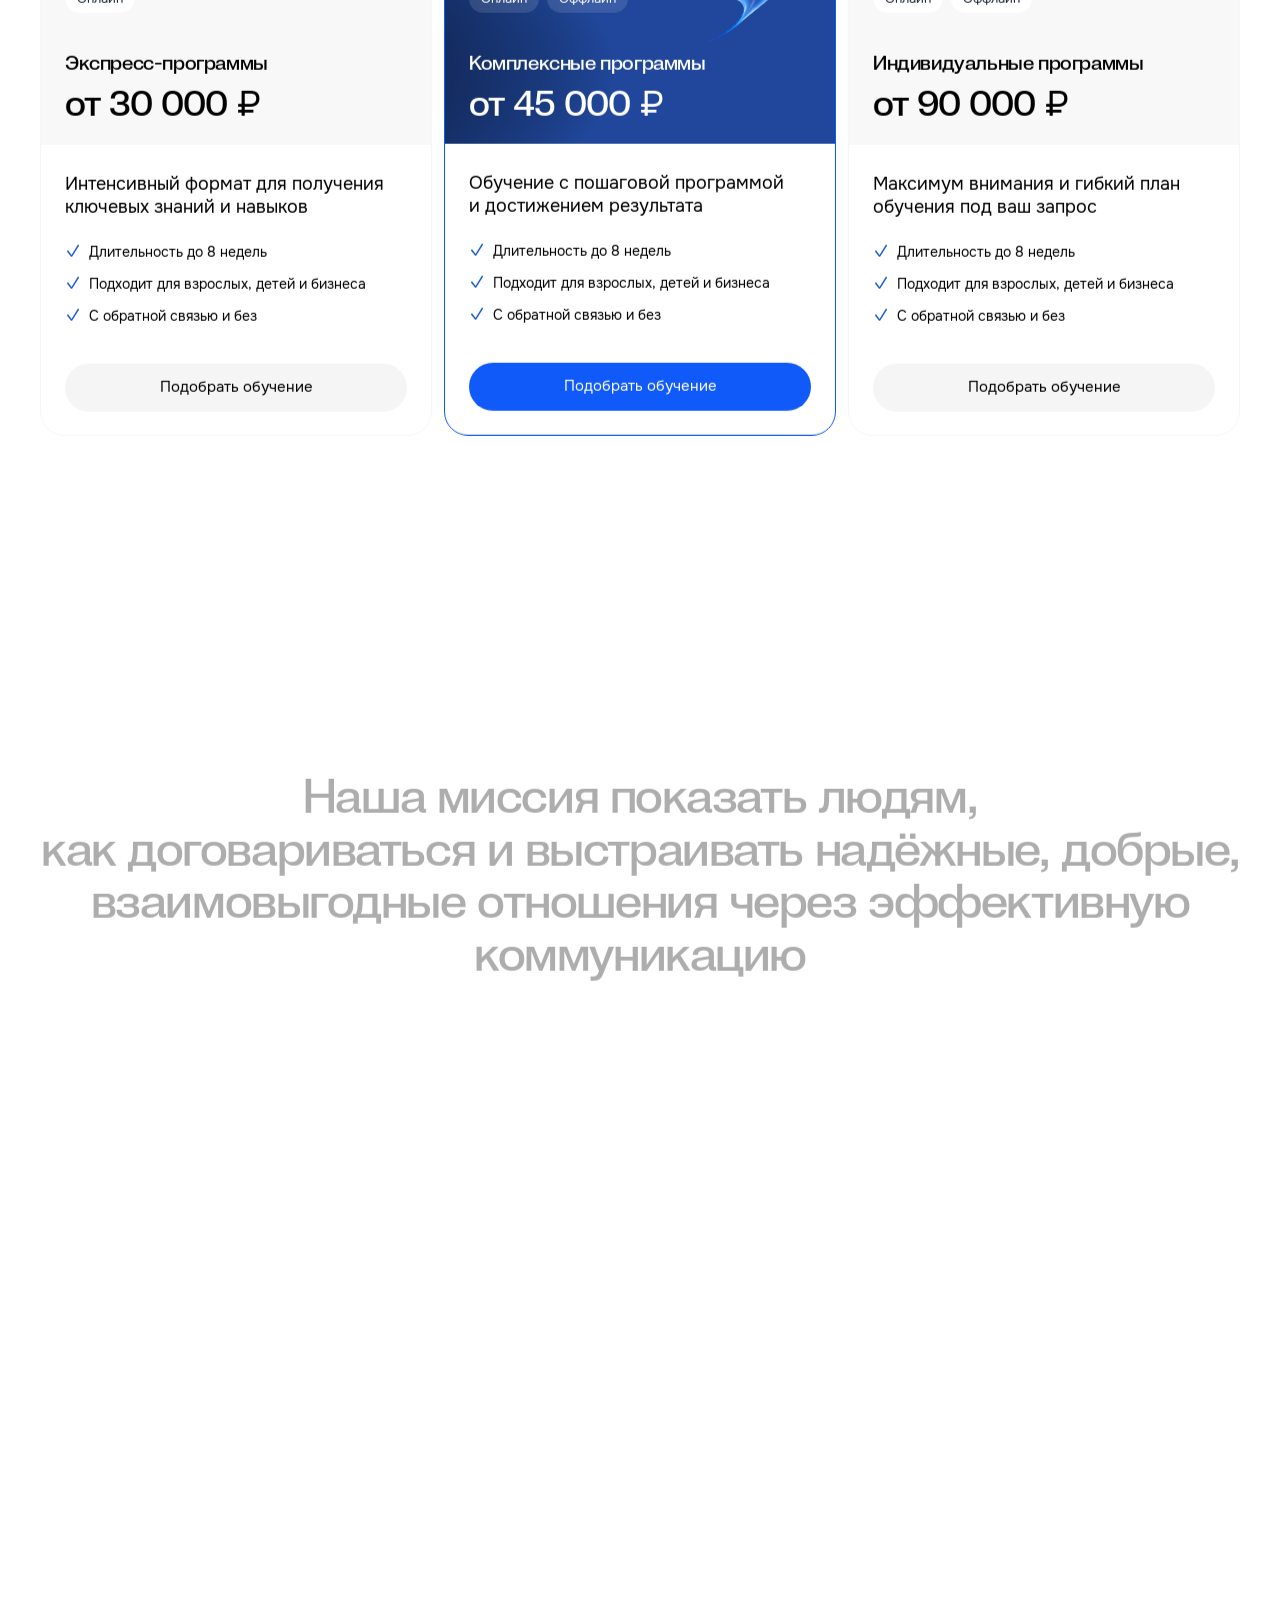
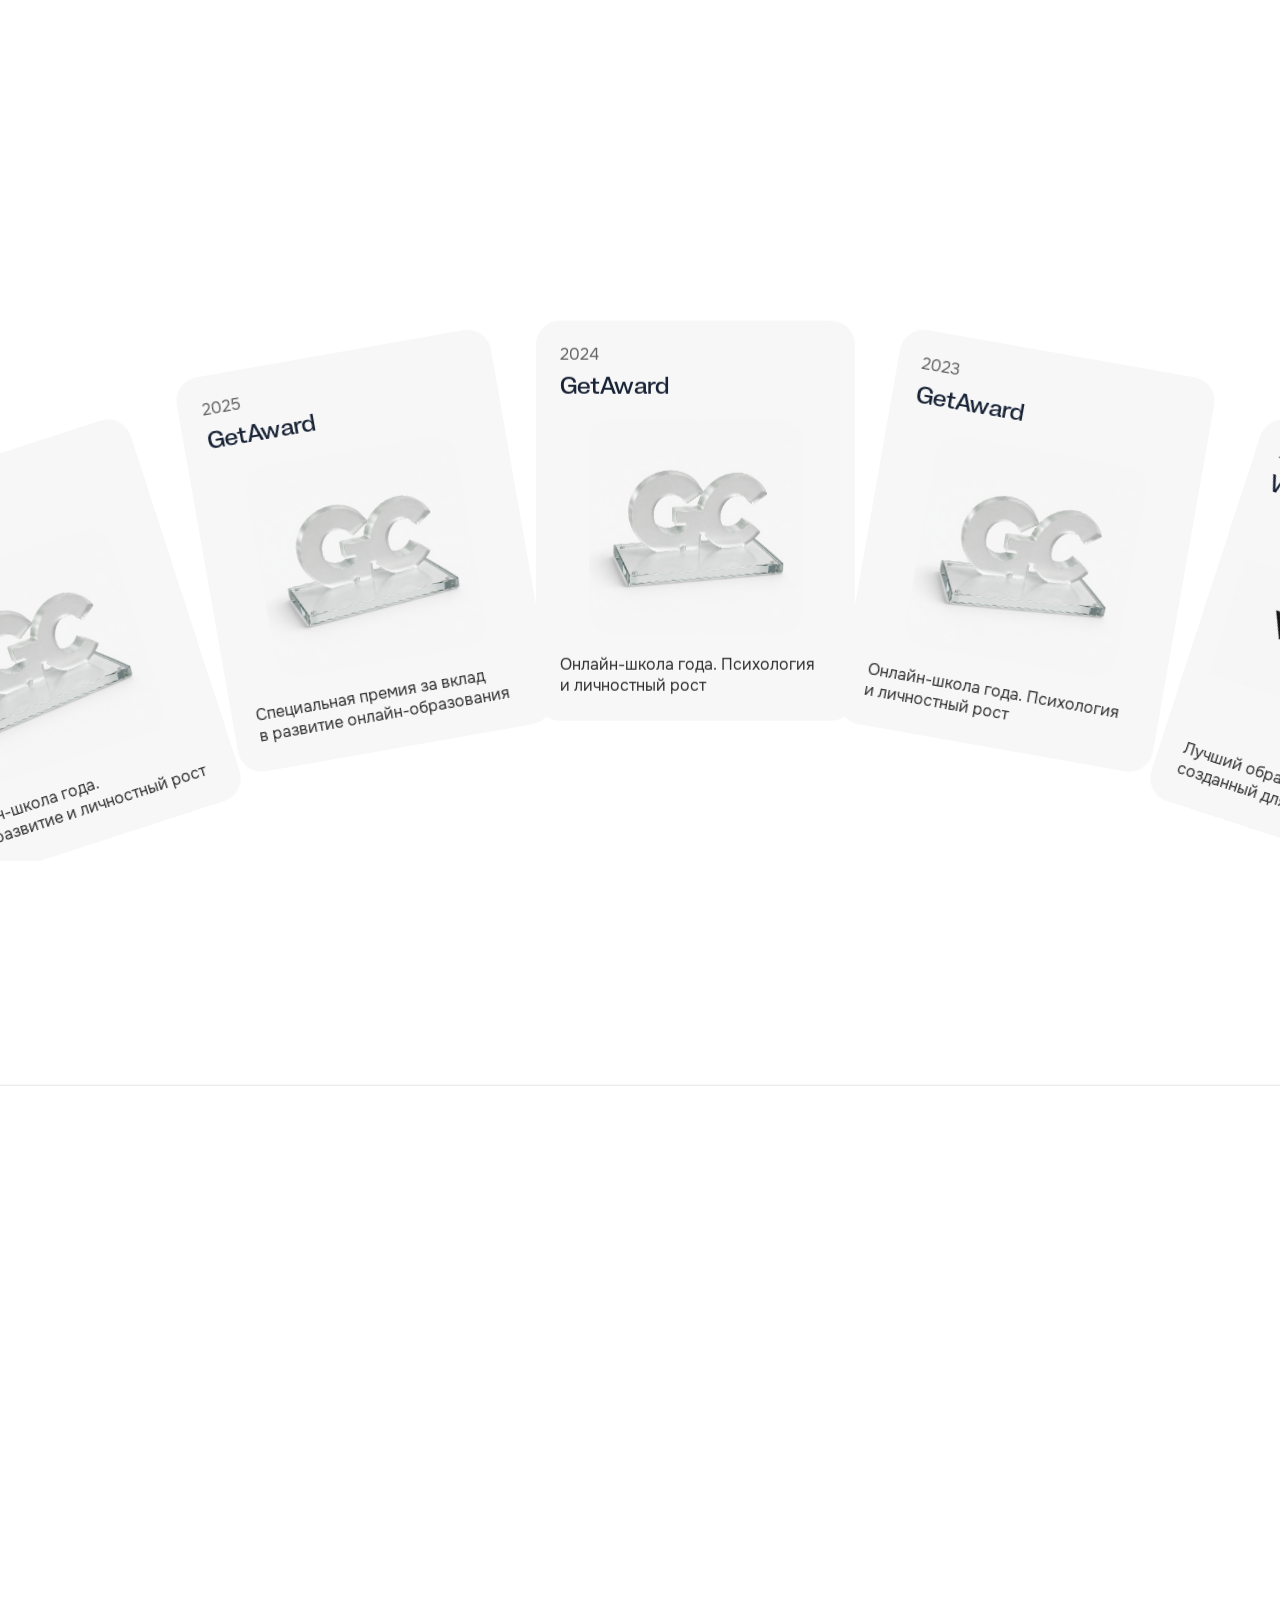
==== commit d452896e: "fix: bust cached static assets" ====
--- a/index.html
+++ b/index.html
@@ -4,7 +4,7 @@
 <meta charset="utf-8">
 <meta name="viewport" content="width=device-width, initial-scale=1">
 <title>Школа Седы Каспаровой</title>
-<link rel="stylesheet" href="styles.css">
+<link rel="stylesheet" href="styles.css?v=ab69afd">
 </head>
 <body>
 
@@ -538,6 +538,6 @@
 </main>
 </div>
 
-<script src="main.js"></script>
+<script src="main.js?v=ab69afd"></script>
 </body>
 </html>
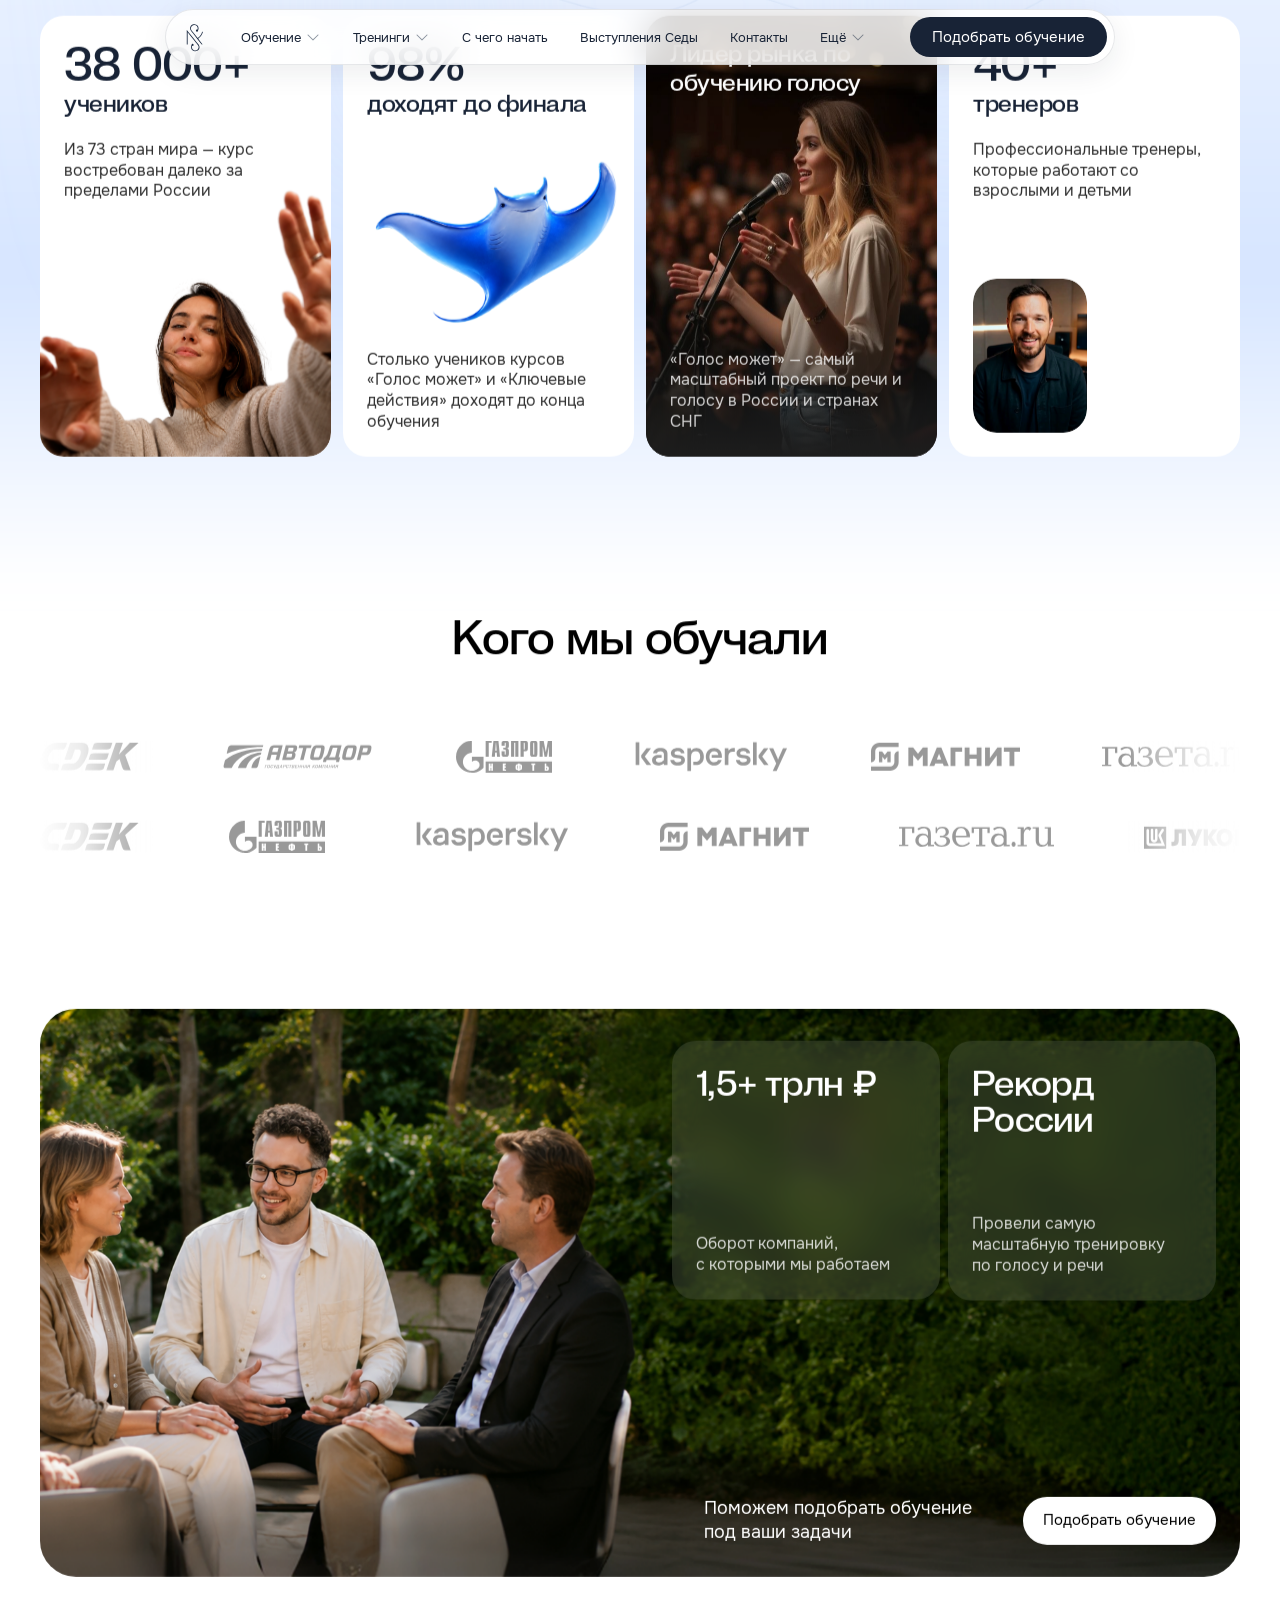
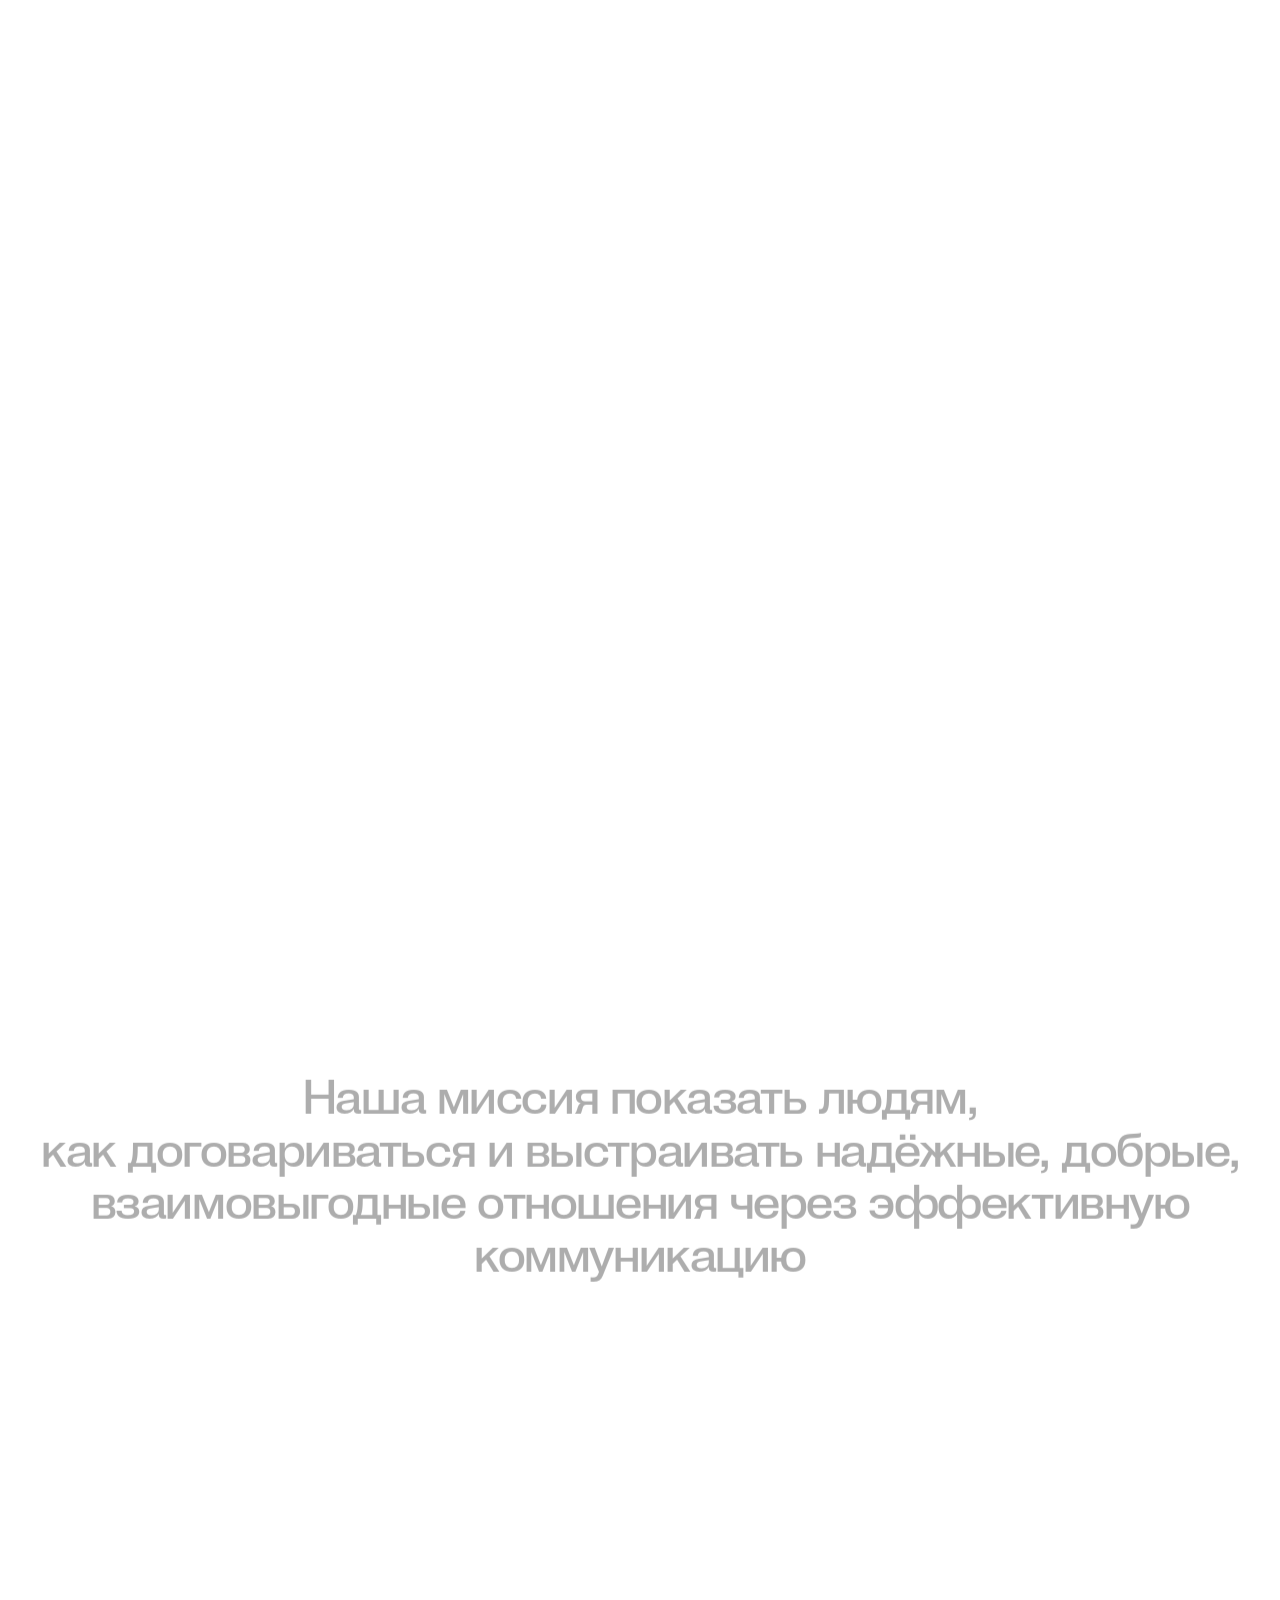
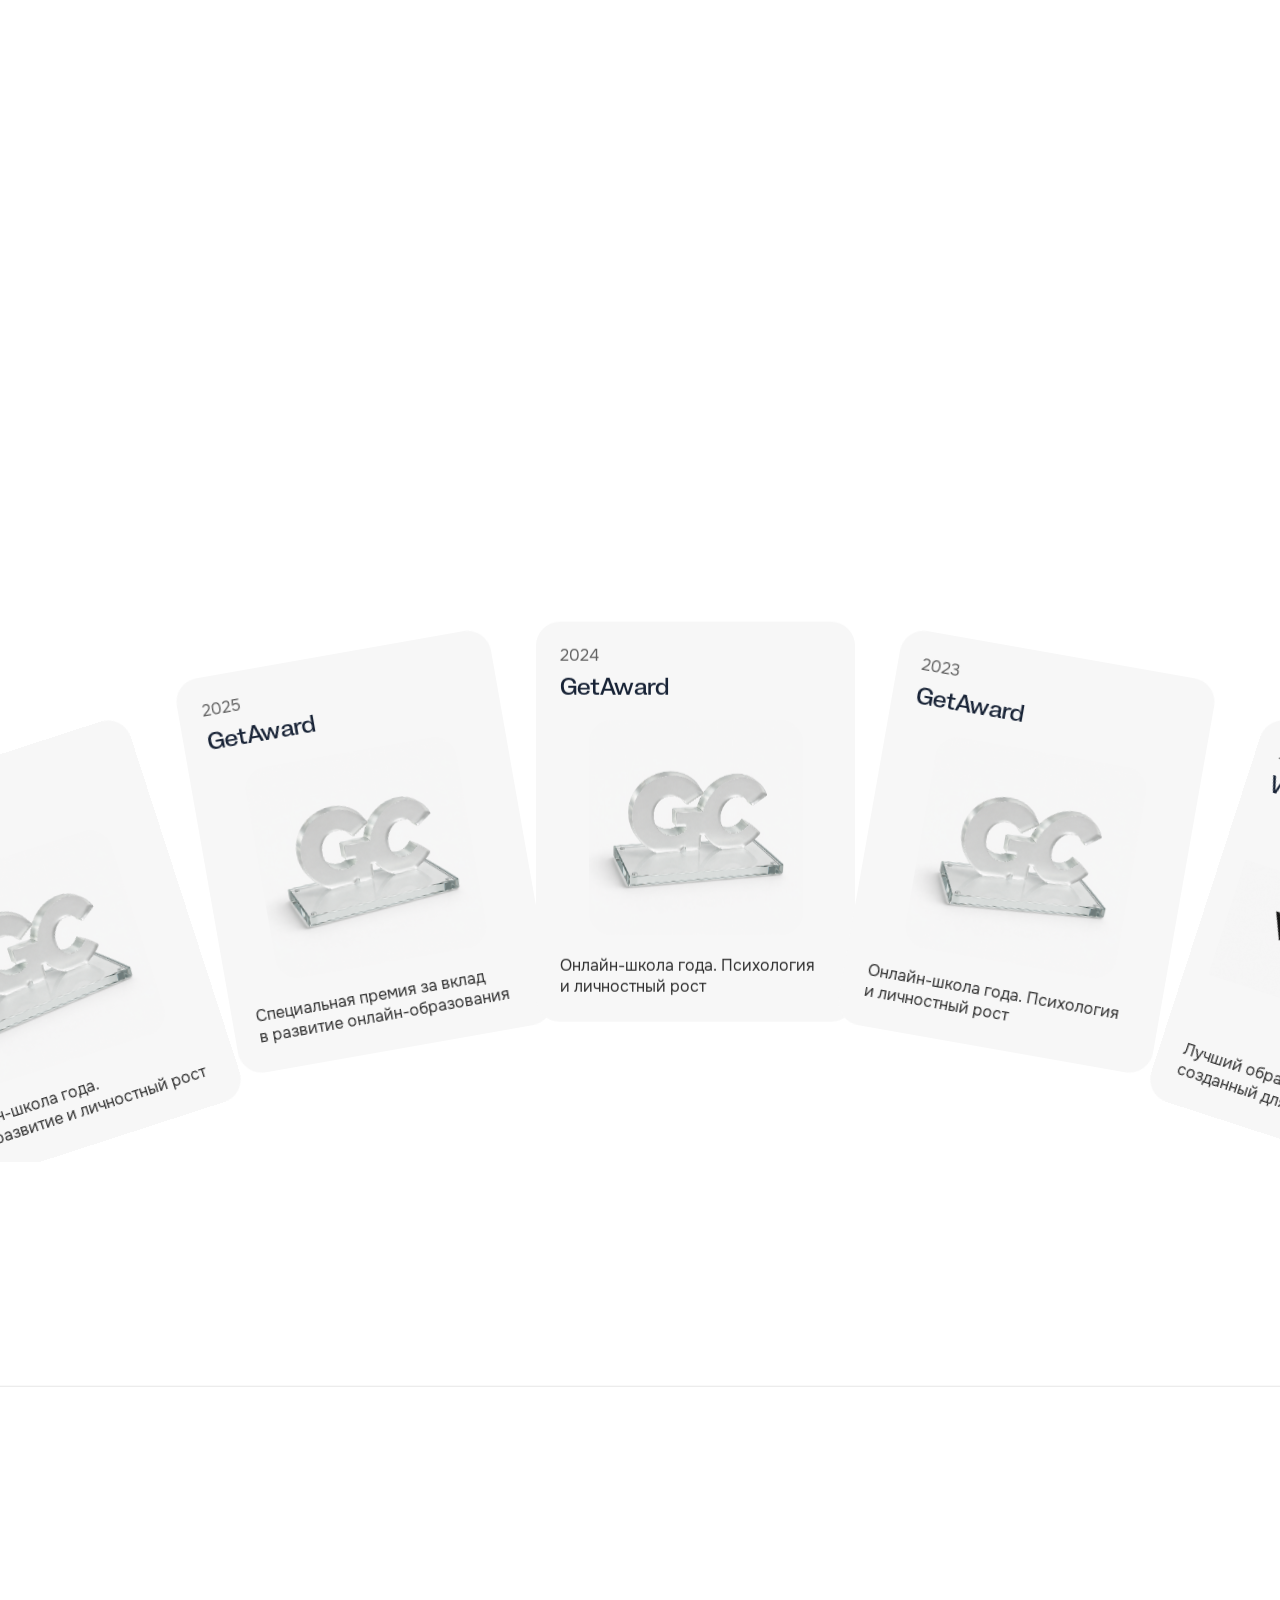
==== commit 9fc0f423: "feat: add light hero variant" ====
--- a/index.html
+++ b/index.html
@@ -4,7 +4,7 @@
 <meta charset="utf-8">
 <meta name="viewport" content="width=device-width, initial-scale=1">
 <title>Школа Седы Каспаровой</title>
-<link rel="stylesheet" href="styles.css?v=ab69afd">
+<link rel="stylesheet" href="styles.css?v=ver-3.0-light">
 </head>
 <body>
 
--- a/styles.css
+++ b/styles.css
@@ -132,10 +132,10 @@
   width: var(--pill-w, 940px);
   height: 56px;
   padding: 0 8px 0 18px;
-  background: rgba(12, 18, 30, .72);
+  background: rgba(255, 255, 255, .82);
   backdrop-filter: blur(18px) saturate(140%);
   -webkit-backdrop-filter: blur(18px) saturate(140%);
-  box-shadow: inset 0 0 0 1px rgba(255, 255, 255, .07);
+  box-shadow: inset 0 0 0 1px rgba(24, 35, 54, .1), 0 8px 28px rgba(24, 35, 54, .08);
 }
 
 /* logo ------------------------------------------------------- */
@@ -154,7 +154,12 @@
   height: 39.553px;
   transition: width .78s var(--ease), height .78s var(--ease);
 }
-.hdr-mark img { width: 100%; height: 100%; }
+.hdr-mark img,
+.chev img {
+  width: 100%;
+  height: 100%;
+  filter: brightness(0) saturate(100%) invert(13%) sepia(16%) saturate(2060%) hue-rotate(177deg) brightness(93%) contrast(92%);
+}
 #header.is-pill .hdr-mark { width: 22.3px; height: 31px; }
 
 /* Ширина, прозрачность и сдвиг идут одной длительностью и одной кривой
@@ -167,7 +172,7 @@
   font-size: 14px;
   line-height: 14px;
   letter-spacing: -0.14px;
-  color: #fff;
+  color: var(--ink);
   white-space: nowrap;
   transform: translateX(0);
   transition:
@@ -204,7 +209,7 @@
   padding: 12px 14px;
   font-size: 13px;
   line-height: 1;
-  color: #fff;
+  color: var(--ink);
   white-space: nowrap;
   transition: background-color .34s var(--ease-soft), color .34s var(--ease-soft);
 }
@@ -213,7 +218,7 @@
   position: absolute;
   inset: 0;
   border-radius: 999px;       /* подложка ховера всегда полностью круглая */
-  background: rgba(255, 255, 255, .12);
+  background: rgba(24, 35, 54, .08);
   opacity: 0;
   transition: opacity .34s var(--ease-soft);
 }
@@ -228,7 +233,6 @@
   transition: transform .42s var(--ease);
 }
 .nav-item:hover .chev { transform: scaleY(1); }
-.chev img { width: 100%; height: 100%; }
 
 /* cta -------------------------------------------------------- */
 .hdr-cta {
@@ -255,6 +259,9 @@
 .btn-white--lg { height: 48px; padding: 0 20px; border-radius: 36px; }
 .btn-white:hover { background: #c9ced6; }
 .btn-white:active { background: #b7bec8; }
+.hdr-cta .btn-white { background: var(--ink); color: #fff; }
+.hdr-cta .btn-white:hover { background: #2a3851; }
+.hdr-cta .btn-white:active { background: #101827; }
 
 /* ═══════════════════════════════════════════════════════════════
    HERO AREA
@@ -286,12 +293,12 @@
   background-color: #fff;               /* хвост ниже градиента */
   background-image:
     linear-gradient(180deg,
-      #05070c 0%,
-      #172441 35.813%,
-      #3a6199 64.774%,
-      #779abf 82.21%,
+      #ffffff 0%,
+      #f5f8ff 32%,
+      #e6efff 60%,
+      #d6e5ff 78%,
       #ffffff 100%),
-    linear-gradient(#05070c, #05070c);  /* заливка выше градиента */
+    linear-gradient(#ffffff, #ffffff);  /* заливка выше градиента */
   background-size: 100% 1416px, 100% 80px;
   background-position: 0 80px, 0 0;
   background-repeat: no-repeat;
@@ -307,6 +314,7 @@
   height: 1416px;
   margin-left: -720px;
   pointer-events: none;
+  opacity: .36;
 }
 
 /* Лучи лежат непосредственно над градиентом и каждый смешивается с ним
@@ -380,9 +388,10 @@
   border-radius: 20px;
   overflow: hidden;
   /* Полупрозрачная поверхность и размытие соответствуют референсной ноде. */
-  background: rgba(22, 26, 36, .8);
+  background: rgba(255, 255, 255, .86);
   backdrop-filter: blur(18px);
   -webkit-backdrop-filter: blur(18px);
+  box-shadow: inset 0 0 0 1px rgba(24, 35, 54, .08), 0 12px 30px rgba(24, 35, 54, .08);
 }
 .hero-event-photo {
   position: relative;
@@ -418,7 +427,7 @@
   width: 191px;
   height: 96px;
   padding: 8px;
-  color: #fff;
+  color: var(--ink);
 }
 .hero-event-copy {
   display: flex;
@@ -441,18 +450,18 @@
   height: 28px;
   padding: 0 14px;
   border-radius: 40px;
-  background: rgba(255, 255, 255, .1);
+  background: rgba(24, 35, 54, .08);
   font-size: 12px;
   line-height: 1.1;
   transition: background-color .3s var(--ease-soft);
 }
-.hero-event:hover .hero-event-cta { background: rgba(255, 255, 255, .18); }
+.hero-event:hover .hero-event-cta { background: rgba(24, 35, 54, .14); }
 .hero-event-dots { display: flex; align-items: center; gap: 4px; padding: 0 8px; }
 .hero-event-dots > i {
   width: 4px;
   height: 4px;
   border-radius: 50%;
-  background: rgba(255, 255, 255, .16);
+  background: rgba(24, 35, 54, .18);
 }
 .hero-event-progress {
   position: relative;
@@ -460,13 +469,13 @@
   height: 4px;
   overflow: hidden;
   border-radius: 40px;
-  background: rgba(255, 255, 255, .16);
+  background: rgba(24, 35, 54, .18);
 }
 .hero-event-progress i {
   position: absolute;
   inset: 0 auto 0 0;
   width: 4px;
-  background: #fff;
+  background: var(--blue);
 }
 
 /* Контуры не просто ездят, а меняют форму: SVG отрисован с
@@ -508,7 +517,7 @@
   font-size: 56px;
   line-height: 1.02;
   letter-spacing: -1.12px;
-  color: #fff;
+  color: var(--ink);
 }
 /* Подзаголовок-ротатор: строка уходит вверх под маску, следующая
    приходит снизу. Высота зафиксирована по макету (56px = 2 строки),
@@ -524,7 +533,7 @@
   inset: 0;
   font-size: 20px;
   line-height: 1.4;
-  color: #fff;
+  color: rgba(24, 35, 54, .72);
   transform: translate3d(0, 100%, 0);
   opacity: 0;
   will-change: transform, opacity;
@@ -550,14 +559,15 @@
   margin: 69px auto 0;
   padding: 24px;
   border-radius: 24px;
-  background: rgba(12, 18, 30, .72);
+  background: rgba(255, 255, 255, .76);
   backdrop-filter: blur(10px);
   -webkit-backdrop-filter: blur(10px);
+  box-shadow: inset 0 0 0 1px rgba(24, 35, 54, .1), 0 18px 42px rgba(24, 35, 54, .1);
 }
 .widget-label {
   font-size: 15px;
   line-height: 1.1;
-  color: #fff;
+  color: var(--ink);
 }
 .widget-body {
   display: flex;
@@ -575,21 +585,21 @@
   padding: 13px 16px;
   border: 0;
   border-radius: 12px;
-  background: rgba(255, 255, 255, .1);
-  box-shadow: inset 0 0 0 1px rgba(255, 255, 255, 0);
-  color: #fff;
+  background: rgba(24, 35, 54, .06);
+  box-shadow: inset 0 0 0 1px rgba(24, 35, 54, .06);
+  color: var(--ink);
   font-size: 15px;
   line-height: 1.1;
   outline: none;
   transition: background-color .3s var(--ease-soft), box-shadow .3s var(--ease-soft);
 }
-.field input::placeholder { color: rgba(255, 255, 255, .48); transition: color .3s var(--ease-soft); }
-.field input:hover { background: rgba(255, 255, 255, .16); }
+.field input::placeholder { color: rgba(24, 35, 54, .44); transition: color .3s var(--ease-soft); }
+.field input:hover { background: rgba(24, 35, 54, .09); }
 .field input:focus {
-  background: rgba(255, 255, 255, .16);
-  box-shadow: inset 0 0 0 1px rgba(255, 255, 255, .28);
-}
-.field input:focus::placeholder { color: rgba(255, 255, 255, .32); }
+  background: rgba(24, 35, 54, .09);
+  box-shadow: inset 0 0 0 1px rgba(16, 90, 250, .48);
+}
+.field input:focus::placeholder { color: rgba(24, 35, 54, .28); }
 
 .btn-blue {
   flex: none;
@@ -621,26 +631,26 @@
   place-items: center;
   width: 20px;
   height: 20px;
-  border: 1.5px solid rgba(255, 255, 255, .2);
+  border: 1.5px solid rgba(24, 35, 54, .22);
   border-radius: 6px;
   background: transparent;
   color: #fff;
   transition: background-color .28s var(--ease-soft), border-color .28s var(--ease-soft);
 }
 .consent-box svg { width: 12px; height: 10px; opacity: 0; transform: scale(.7); transition: opacity .24s var(--ease-soft), transform .32s var(--ease); }
-.consent:hover .consent-box { border-color: rgba(255, 255, 255, .44); }
+.consent:hover .consent-box { border-color: rgba(24, 35, 54, .48); }
 .consent input:checked + .consent-box { background: var(--blue); border-color: var(--blue); }
 .consent input:checked + .consent-box svg { opacity: 1; transform: scale(1); }
-.consent input:focus-visible + .consent-box { border-color: #fff; }
-
-.consent-text { font-size: 13px; line-height: 1.1; color: rgba(255, 255, 255, .72); }
+.consent input:focus-visible + .consent-box { border-color: var(--blue); }
+
+.consent-text { font-size: 13px; line-height: 1.1; color: rgba(24, 35, 54, .68); }
 .consent-text a {
   text-decoration: underline;
   text-decoration-skip-ink: none;
-  color: rgba(255, 255, 255, .72);
+  color: rgba(24, 35, 54, .68);
   transition: color .28s var(--ease-soft);
 }
-.consent-text a:hover { color: #fff; }
+.consent-text a:hover { color: var(--ink); }
 
 /* ═══════════════════════════════════════════════════════════════
    METRIC CARDS   (y 883, h 441)
@@ -1664,7 +1674,7 @@
     bottom: -80px;
     background-color: transparent;
     background-image: linear-gradient(180deg,
-      #05070c 0%, #172441 35.813%, #3a6199 64.774%, #779abf 82.21%, #ffffff 100%);
+      #ffffff 0%, #f5f8ff 32%, #e6efff 60%, #d6e5ff 78%, #ffffff 100%);
     background-size: auto;
     background-position: 0 0;
   }
